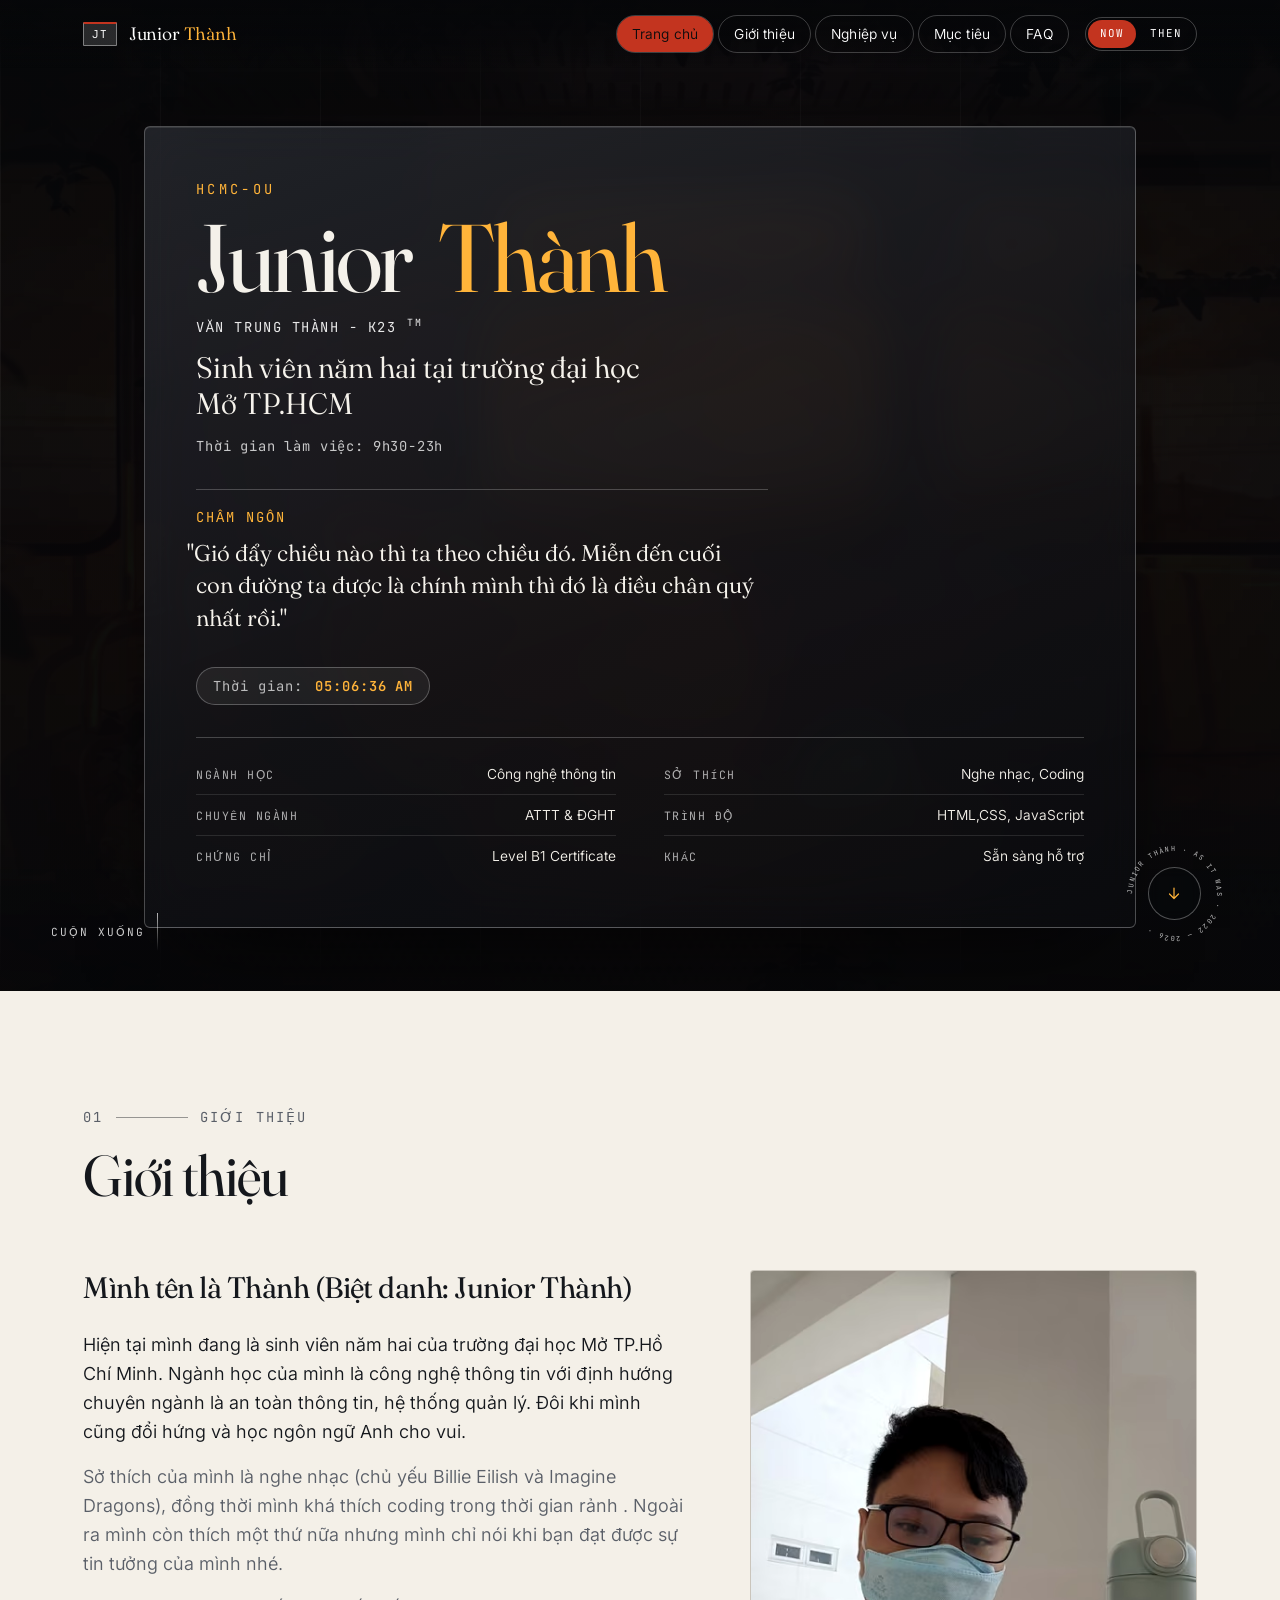
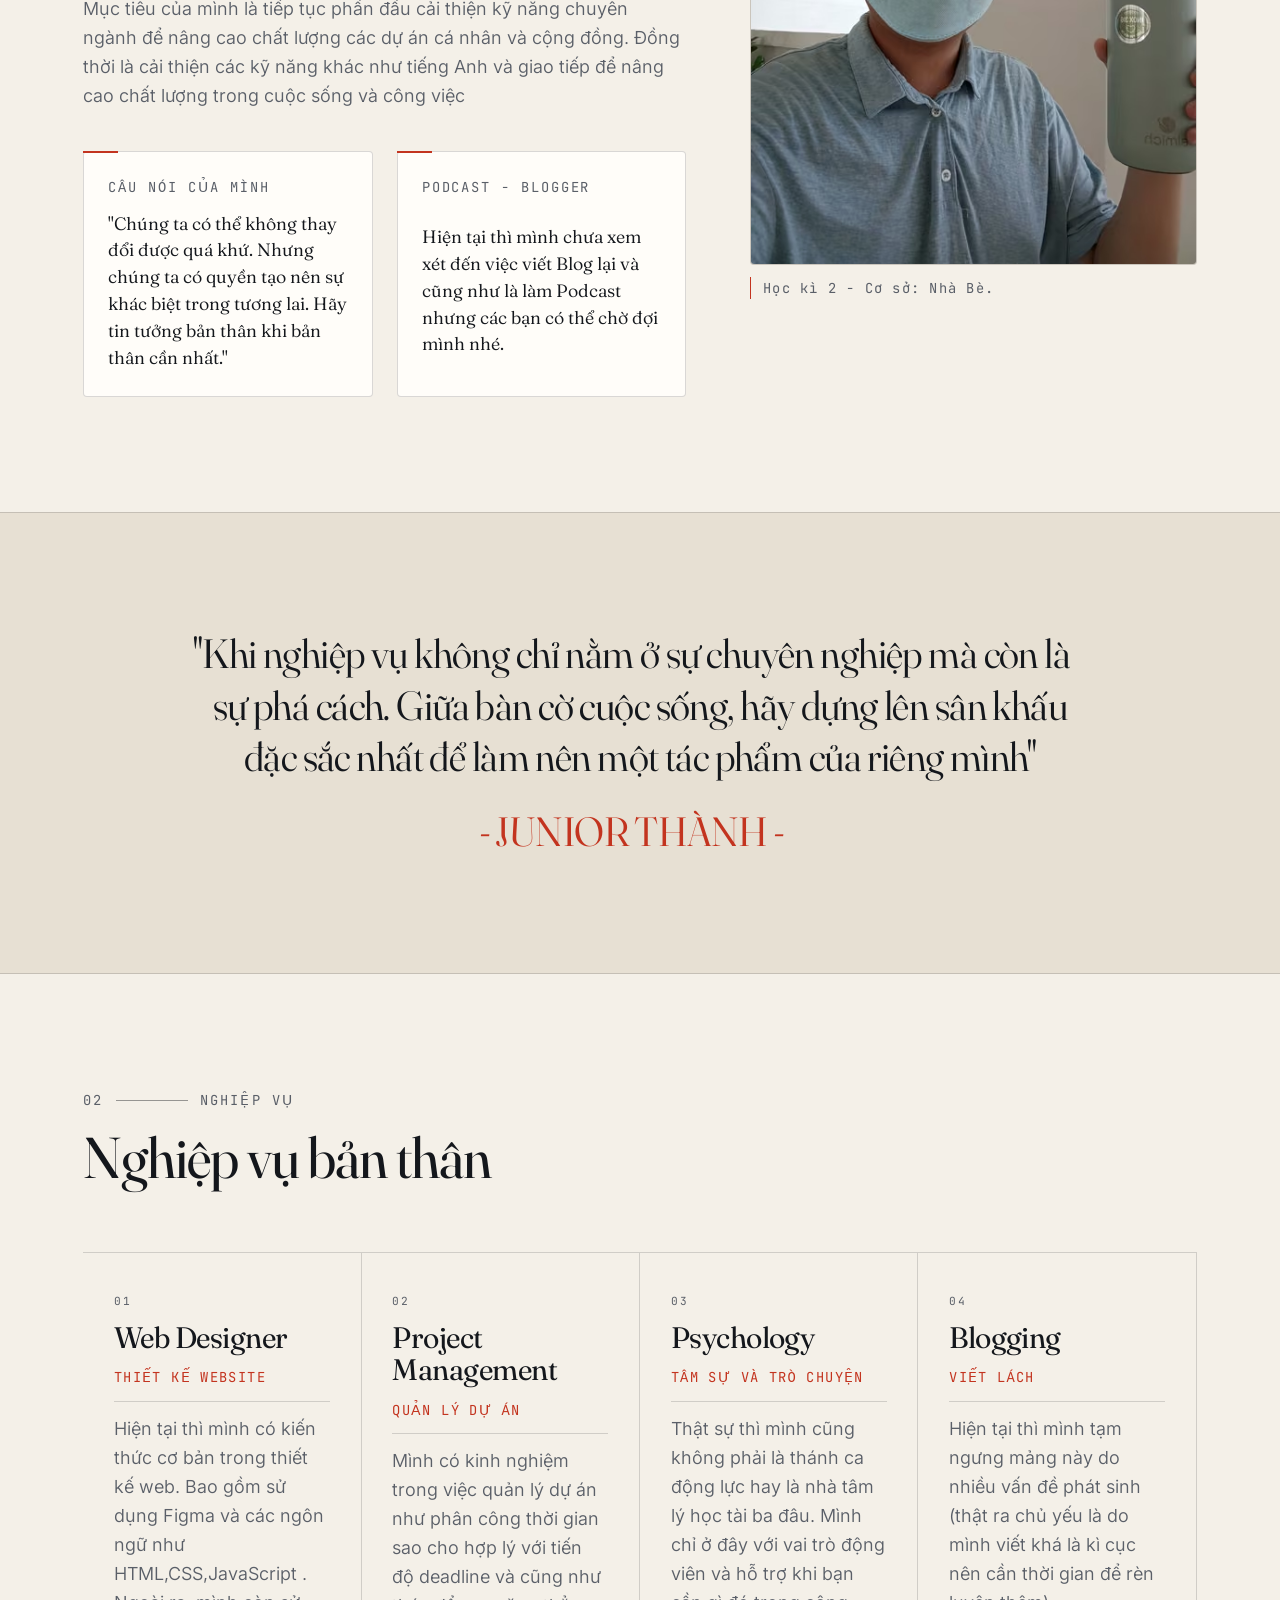
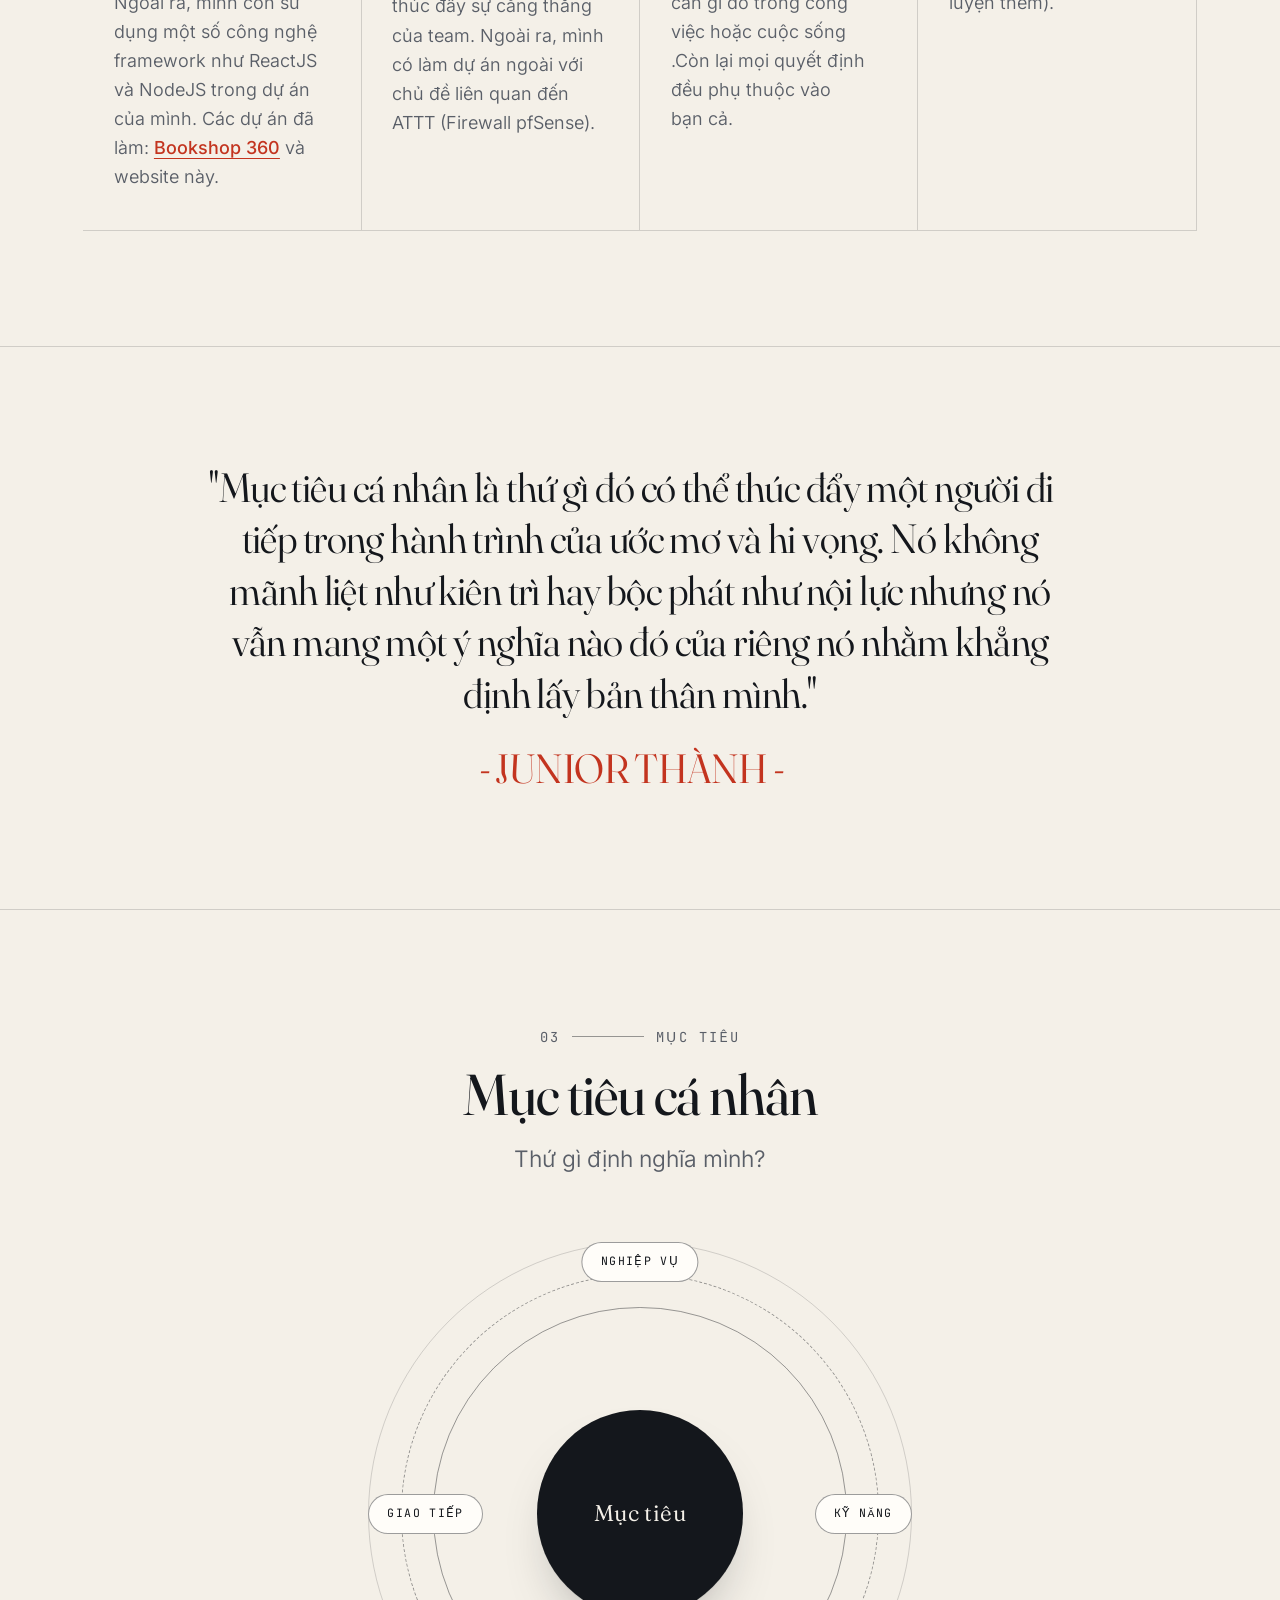
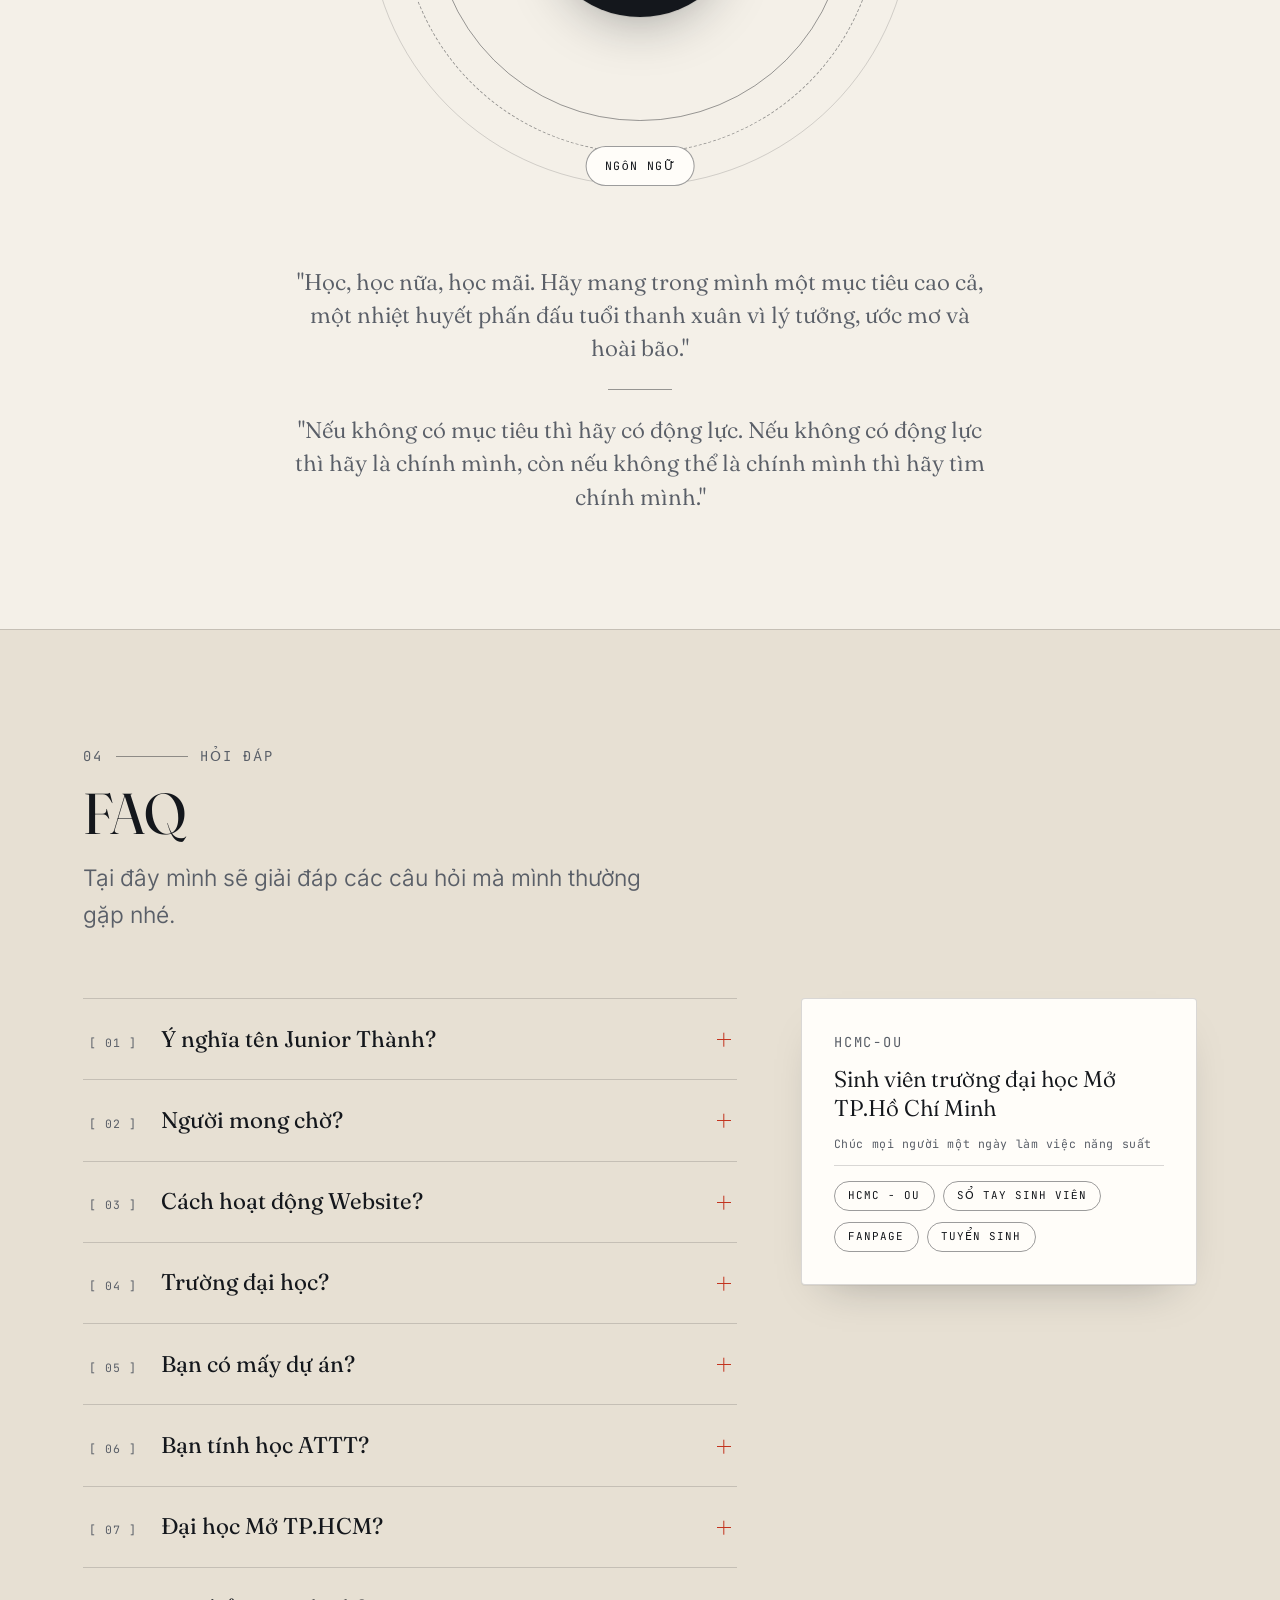
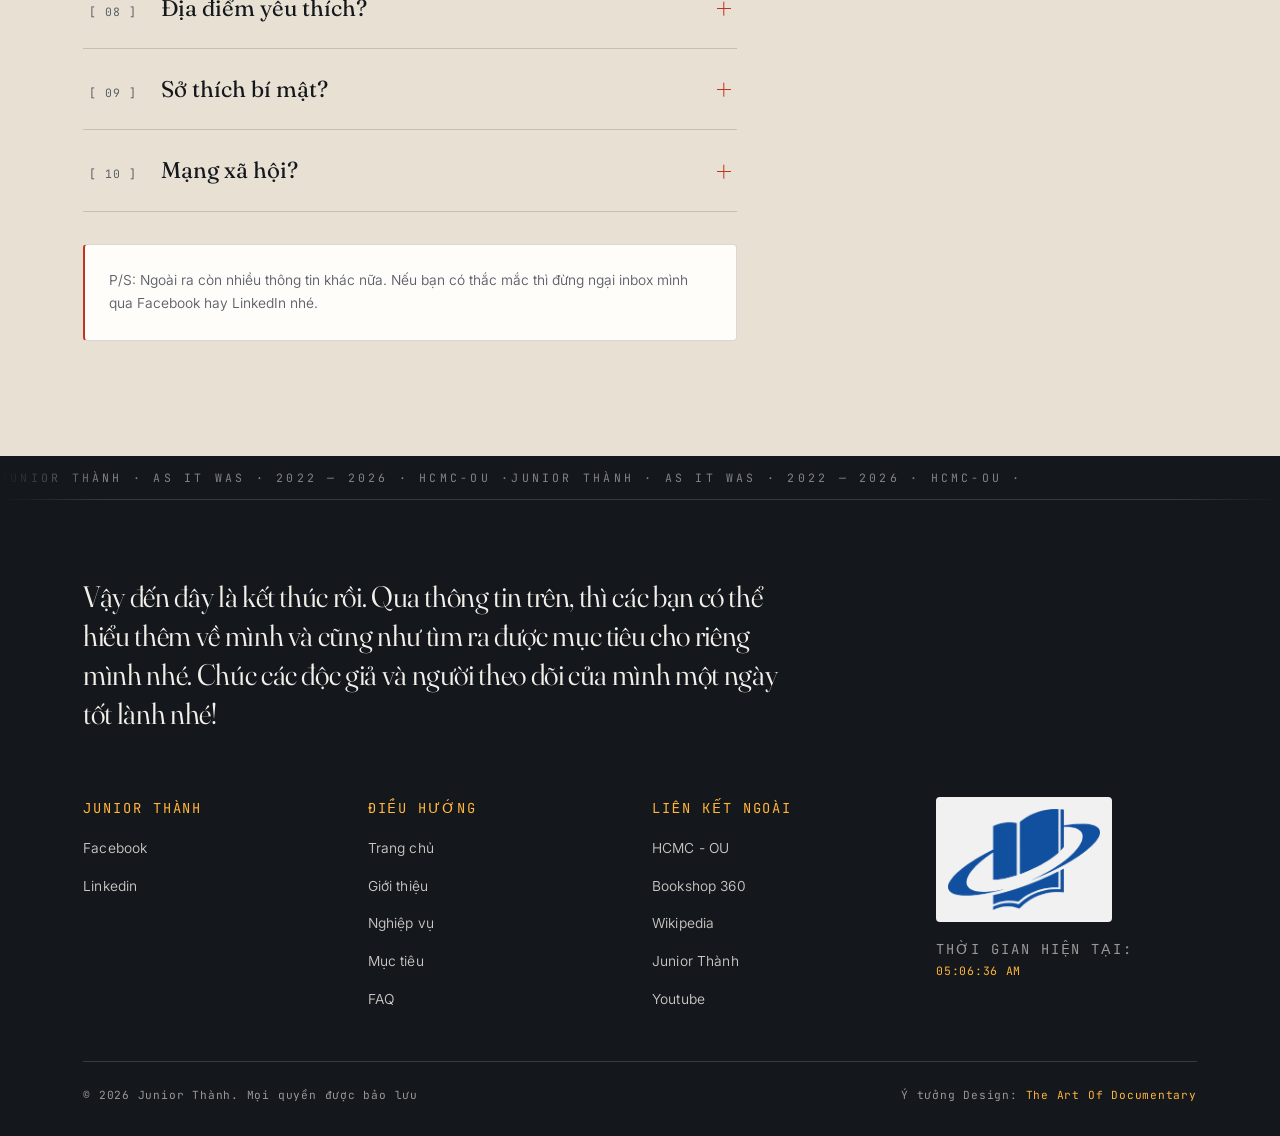
==== index.html @ 03262b71 "Restore the 2022 portfolio as a static site in the style of "As It Was" Rebuilds https://juniorthanh" ====
<!doctype html>
<html lang="vi" dir="ltr" data-theme="now">
<head>
<meta charset="utf-8">
<meta name="viewport" content="width=device-width, initial-scale=1">
<meta http-equiv="Content-Security-Policy" content="default-src 'self'; img-src 'self' data:; media-src 'self'; font-src 'self'; style-src 'self' 'unsafe-inline'; script-src 'self'; connect-src 'self'; frame-src 'none'; form-action 'none'; base-uri 'none'; object-src 'none'; upgrade-insecure-requests">
<meta name="referrer" content="strict-origin-when-cross-origin">
<meta name="color-scheme" content="light dark">
<title>Junior Thành</title>
<meta name="description" content="Xin chào! Mình là Junior Thành, hiện đang là sinh viên năm 2 tại Đại học Mở TP.Hồ Chí Minh. Mình đang theo học ngành CNTT và mình mong rằng chúng ta có thể cùng nhau học tập và phát triển nhé.">
<meta name="keywords" content="OU, Junior Thành, Nhà Bè, Đại học Mở, Đại học Mở TP.HCM, HCMC-OU, năm 2">
<meta name="author" content="Junior Thành">
<meta name="copyright" content="© 2024 Junior Thành, Mọi bản quyền được bảo lưu!">
<meta name="theme-color" content="#F4F0E8" media="(prefers-color-scheme: light)">
<meta name="theme-color" content="#0B0C0E" media="(prefers-color-scheme: dark)">
<link rel="canonical" href="https://thanh09junior.github.io/Old-Website-Restoration/">

<meta property="og:site_name" content="Junior Thành">
<meta property="og:type" content="website">
<meta property="og:locale" content="vi_VN">
<meta property="og:title" content="Junior Thành">
<meta property="og:description" content="Trang nhà của Junior Thành. Sinh viên năm hai đại học Mở TP.Hồ Chí Minh">
<meta property="og:url" content="https://thanh09junior.github.io/Old-Website-Restoration/">
<meta property="og:image" content="https://thanh09junior.github.io/Old-Website-Restoration/assets/img/og.png">
<meta property="og:image:width" content="1200">
<meta property="og:image:height" content="630">
<meta property="og:image:alt" content="Junior Thành — Văn Trung Thành, K23, HCMC-OU">
<meta name="twitter:card" content="summary_large_image">
<meta name="twitter:title" content="Junior Thành">
<meta name="twitter:description" content="Trang nhà của Junior Thành. Sinh viên năm hai đại học Mở TP.Hồ Chí Minh">
<meta name="twitter:image" content="https://thanh09junior.github.io/Old-Website-Restoration/assets/img/og.png">

<link rel="icon" href="./assets/favicon.svg" type="image/svg+xml">
<link rel="icon" href="./assets/img/favicon-32.png" sizes="32x32" type="image/png">
<link rel="apple-touch-icon" href="./assets/img/apple-touch-icon.png">
<link rel="manifest" href="./site.webmanifest">

<link rel="preload" href="./assets/fonts/fraunces.woff2" as="font" type="font/woff2" crossorigin>
<link rel="preload" href="./assets/fonts/inter.woff2" as="font" type="font/woff2" crossorigin>
<link rel="preload" href="./assets/img/hero-poster.webp" as="image" fetchpriority="high">
<link rel="stylesheet" href="./assets/css/fonts.css">
<link rel="stylesheet" href="./assets/css/style.css">
<script src="./assets/js/main.js" defer></script>
</head>
<body>
<a class="skip-link" href="#main">Bỏ qua điều hướng, đến nội dung chính</a>
<div class="scroll-progress" aria-hidden="true"><span id="scroll-progress-bar"></span></div>

<header class="site-header" id="site-header">
  <div class="site-header__inner">
    <a class="wordmark" href="#trang-chu">
      <span class="wordmark__mark" aria-hidden="true">JT</span>
      <span class="wordmark__text">Junior&nbsp;<em>Thành</em></span>
    </a>

    <nav class="nav" aria-label="Điều hướng chính">
      <ul class="nav__list">
        <li><a class="nav__link" href="#trang-chu">Trang chủ</a></li>
        <li><a class="nav__link" href="#gioi-thieu">Giới thiệu</a></li>
        <li><a class="nav__link" href="#nghiep-vu">Nghiệp vụ</a></li>
        <li><a class="nav__link" href="#muc-tieu">Mục tiêu</a></li>
        <li><a class="nav__link" href="#faq">FAQ</a></li>
      </ul>
    </nav>

    <div class="header-tools">
      <div class="theme-switch" role="group" aria-label="Giao diện">
        <button type="button" class="theme-switch__btn" data-set-theme="now" aria-pressed="true" aria-label="Now — giao diện hiện tại">Now</button>
        <button type="button" class="theme-switch__btn" data-set-theme="then" aria-pressed="false" aria-label="Then — giao diện năm 2022">Then</button>
      </div>
      <button type="button" class="menu-toggle" id="menu-toggle" aria-expanded="false" aria-controls="mobile-menu" aria-label="Mở menu">
        <span class="menu-toggle__bars" aria-hidden="true"><i></i><i></i></span>
      </button>
    </div>
  </div>

  <div class="mobile-menu" id="mobile-menu" hidden>
    <nav aria-label="Điều hướng trên thiết bị di động">
      <ul class="mobile-menu__list">
        <li><a href="#trang-chu"><span class="mono-index">01</span>Trang chủ</a></li>
        <li><a href="#gioi-thieu"><span class="mono-index">02</span>Giới thiệu</a></li>
        <li><a href="#nghiep-vu"><span class="mono-index">03</span>Nghiệp vụ</a></li>
        <li><a href="#muc-tieu"><span class="mono-index">04</span>Mục tiêu</a></li>
        <li><a href="#faq"><span class="mono-index">05</span>FAQ</a></li>
      </ul>
      <p class="mobile-menu__meta">HCMC-OU · Sinh viên năm hai<br>Thời gian làm việc: 9h30-23h</p>
    </nav>
  </div>
</header>

<main id="main">

  <!-- ───────────────────────────────────────────── hero ── -->
  <section class="hero" id="trang-chu" aria-labelledby="hero-title">
    <div class="hero__media" aria-hidden="true">
      <img class="hero__poster" src="./assets/img/hero-poster.webp" width="1280" height="720"
           alt="" fetchpriority="high" decoding="async">
      <video class="hero__video" id="hero-video" muted playsinline loop preload="none"
             data-src="./assets/media/hero.mp4" data-src-webm="./assets/media/hero.webm"
             aria-hidden="true" tabindex="-1"></video>
      <div class="hero__scrim"></div>
      <div class="hero__grid-ticks"></div>
    </div>

    <div class="hero__plate glass">
      <div class="hero__plate-head">
        <p class="eyebrow">HCMC-OU</p>
        <h1 class="hero__title" id="hero-title"><span>Junior</span> <span class="hero__title-accent">Thành</span></h1>
        <p class="hero__byline">Văn Trung Thành - K23 <sup>TM</sup></p>
        <p class="hero__standfirst">Sinh viên năm hai tại trường đại học Mở TP.HCM</p>
        <p class="hero__hours">Thời gian làm việc: 9h30-23h</p>
      </div>

      <figure class="hero__motto">
        <figcaption class="label">Châm ngôn</figcaption>
        <blockquote>
          <p>"Gió đẩy chiều nào thì ta theo chiều đó. Miễn đến cuối con đường ta được là chính mình thì đó là điều chân quý nhất rồi."</p>
        </blockquote>
      </figure>

      <p class="clock-chip">
        <span class="clock-chip__label">Thời gian:</span>
        <time class="clock-chip__value" id="hero-clock" datetime="">--:--:--</time>
      </p>

      <div class="hero__facts">
        <dl class="facts">
          <div class="facts__row"><dt>Ngành học</dt><dd>Công nghệ thông tin</dd></div>
          <div class="facts__row"><dt>Chuyên ngành</dt><dd>ATTT &amp; ĐGHT</dd></div>
          <div class="facts__row"><dt>Chứng chỉ</dt><dd>Level B1 Certificate</dd></div>
        </dl>
        <dl class="facts">
          <div class="facts__row"><dt>Sở thích</dt><dd>Nghe nhạc, Coding</dd></div>
          <div class="facts__row"><dt>Trình độ</dt><dd>HTML,CSS, JavaScript</dd></div>
          <div class="facts__row"><dt>Khác</dt><dd>Sẵn sàng hỗ trợ</dd></div>
        </dl>
      </div>
    </div>

    <div class="hero__badge" aria-hidden="true">
      <svg viewBox="0 0 120 120" class="hero__badge-ring">
        <defs>
          <path id="badge-path" d="M60,60 m-44,0 a44,44 0 1,1 88,0 a44,44 0 1,1 -88,0"></path>
        </defs>
        <text class="hero__badge-text">
          <textPath href="#badge-path" startOffset="0">JUNIOR THÀNH · AS IT WAS · 2022 — 2026 · </textPath>
        </text>
      </svg>
      <span class="hero__badge-core"><svg viewBox="0 0 24 24" width="18" height="18" aria-hidden="true"><path d="M12 4v14m0 0l-6-6m6 6l6-6" fill="none" stroke="currentColor" stroke-width="1.6" stroke-linecap="round" stroke-linejoin="round"/></svg></span>
    </div>

    <a class="hero__scroll" href="#gioi-thieu">
      <span>Cuộn xuống</span>
      <span class="hero__scroll-line" aria-hidden="true"></span>
    </a>
  </section>

  <!-- ──────────────────────────────────────────── about ── -->
  <section class="about section" id="gioi-thieu" aria-labelledby="about-title">
    <span class="anchor-alias" id="about" aria-hidden="true"></span>
    <div class="shell">
      <header class="section-head">
        <p class="section-head__index"><span>01</span><span class="rule" aria-hidden="true"></span><span>Giới thiệu</span></p>
        <h2 class="section-head__title" id="about-title">Giới thiệu</h2>
      </header>

      <div class="about__grid">
        <div class="about__prose">
          <h3 class="about__lede">Mình tên là Thành (Biệt danh: Junior Thành)</h3>
          <p>Hiện tại mình đang là sinh viên năm hai của trường đại học Mở TP.Hồ Chí Minh. Ngành học của mình là công nghệ thông tin với định hướng chuyên ngành là an toàn thông tin, hệ thống quản lý. Đôi khi mình cũng đổi hứng và học ngôn ngữ Anh cho vui.</p>
          <p>Sở thích của mình là nghe nhạc (chủ yếu Billie Eilish và Imagine Dragons), đồng thời mình khá thích coding trong thời gian rảnh . Ngoài ra mình còn thích một thứ nữa nhưng mình chỉ nói khi bạn đạt được sự tin tưởng của mình nhé.</p>
          <p>Mục tiêu của mình là tiếp tục phấn đấu cải thiện kỹ năng chuyên ngành để nâng cao chất lượng các dự án cá nhân và cộng đồng. Đồng thời là cải thiện các kỹ năng khác như tiếng Anh và giao tiếp để nâng cao chất lượng trong cuộc sống và công việc</p>

          <div class="rule-h" aria-hidden="true"></div>

          <div class="quote-cards">
            <figure class="quote-card">
              <figcaption class="label">Câu nói của mình</figcaption>
              <blockquote><p>"Chúng ta có thể không thay đổi được quá khứ. Nhưng chúng ta có quyền tạo nên sự khác biệt trong tương lai. Hãy tin tưởng bản thân khi bản thân cần nhất."</p></blockquote>
            </figure>
            <figure class="quote-card">
              <figcaption class="label">Podcast - Blogger</figcaption>
              <blockquote><p>Hiện tại thì mình chưa xem xét đến việc viết Blog lại và cũng như là làm Podcast nhưng các bạn có thể chờ đợi mình nhé.</p></blockquote>
            </figure>
          </div>
        </div>

        <figure class="portrait">
          <picture>
            <source type="image/avif"
                    srcset="./assets/img/portrait-480.avif 480w, ./assets/img/portrait-780.avif 780w, ./assets/img/portrait-1120.avif 1120w"
                    sizes="(max-width: 900px) 88vw, 34vw">
            <source type="image/webp"
                    srcset="./assets/img/portrait-480.webp 480w, ./assets/img/portrait-780.webp 780w, ./assets/img/portrait-1120.webp 1120w"
                    sizes="(max-width: 900px) 88vw, 34vw">
            <img src="./assets/img/portrait-780.webp" width="780" height="1040"
                 alt="About Me" title="Chiến dịch nói không với đồ nhựa."
                 loading="lazy" decoding="async">
          </picture>
          <figcaption>Học kì 2 - Cơ sở: Nhà Bè.</figcaption>
        </figure>
      </div>
    </div>
  </section>

  <!-- ────────────────────────────────────── interlude 1 ── -->
  <div class="interlude">
    <div class="shell">
      <blockquote class="interlude__quote">
        <p>"Khi nghiệp vụ không chỉ nằm ở sự chuyên nghiệp mà còn là sự phá cách. Giữa bàn cờ cuộc sống, hãy dựng lên sân khấu đặc sắc nhất để làm nên một tác phẩm của riêng mình"</p>
        <p class="interlude__cite">- Junior Thành -</p>
      </blockquote>
    </div>
  </div>

  <!-- ──────────────────────────────────────────── roles ── -->
  <section class="roles section" id="nghiep-vu" aria-labelledby="roles-title">
    <span class="anchor-alias" id="role" aria-hidden="true"></span>
    <div class="shell">
      <header class="section-head">
        <p class="section-head__index"><span>02</span><span class="rule" aria-hidden="true"></span><span>Nghiệp vụ</span></p>
        <h2 class="section-head__title" id="roles-title">Nghiệp vụ bản thân</h2>
      </header>

      <ol class="roles__grid">
        <li class="role-card">
          <span class="role-card__index" aria-hidden="true">01</span>
          <h3 class="role-card__title">Web Designer</h3>
          <p class="role-card__sub">Thiết kế website</p>
          <div class="rule-h" aria-hidden="true"></div>
          <p>Hiện tại thì mình có kiến thức cơ bản trong thiết kế web. Bao gồm sử dụng Figma và các ngôn ngữ như HTML,CSS,JavaScript . Ngoài ra, mình còn sử dụng một số công nghệ framework như ReactJS và NodeJS trong dự án của mình. Các dự án đã làm: <a href="https://thanh09junior.github.io/BookShop360_ThanhAndPhong/" target="_blank" rel="noopener noreferrer">Bookshop 360</a> và website này.</p>
        </li>
        <li class="role-card">
          <span class="role-card__index" aria-hidden="true">02</span>
          <h3 class="role-card__title">Project Management</h3>
          <p class="role-card__sub">Quản lý dự án</p>
          <div class="rule-h" aria-hidden="true"></div>
          <p>Mình có kinh nghiệm trong việc quản lý dự án như phân công thời gian sao cho hợp lý với tiến độ deadline và cũng như thúc đẩy sự căng thẳng của team. Ngoài ra, mình có làm dự án ngoài với chủ đề liên quan đến ATTT (Firewall pfSense).</p>
        </li>
        <li class="role-card">
          <span class="role-card__index" aria-hidden="true">03</span>
          <h3 class="role-card__title">Psychology</h3>
          <p class="role-card__sub">Tâm sự và trò chuyện</p>
          <div class="rule-h" aria-hidden="true"></div>
          <p>Thật sự thì mình cũng không phải là thánh ca động lực hay là nhà tâm lý học tài ba đâu. Mình chỉ ở đây với vai trò động viên và hỗ trợ khi bạn cần gì đó trong công việc hoặc cuộc sống .Còn lại mọi quyết định đều phụ thuộc vào bạn cả.</p>
        </li>
        <li class="role-card">
          <span class="role-card__index" aria-hidden="true">04</span>
          <h3 class="role-card__title">Blogging</h3>
          <p class="role-card__sub">Viết lách</p>
          <div class="rule-h" aria-hidden="true"></div>
          <p>Hiện tại thì mình tạm ngưng mảng này do nhiều vấn đề phát sinh (thật ra chủ yếu là do mình viết khá là kì cục nên cần thời gian để rèn luyện thêm).</p>
        </li>
      </ol>
    </div>
  </section>

  <!-- ────────────────────────────────────── interlude 2 ── -->
  <div class="interlude interlude--alt">
    <div class="shell">
      <blockquote class="interlude__quote">
        <p>"Mục tiêu cá nhân là thứ gì đó có thể thúc đẩy một người đi tiếp trong hành trình của ước mơ và hi vọng. Nó không mãnh liệt như kiên trì hay bộc phát như nội lực nhưng nó vẫn mang một ý nghĩa nào đó của riêng nó nhằm khẳng định lấy bản thân mình."</p>
        <p class="interlude__cite">- Junior Thành -</p>
      </blockquote>
    </div>
  </div>

  <!-- ──────────────────────────────────────────── goals ── -->
  <section class="goals section" id="muc-tieu" aria-labelledby="goals-title">
    <span class="anchor-alias" id="goal" aria-hidden="true"></span>
    <div class="shell">
      <header class="section-head section-head--center">
        <p class="section-head__index"><span>03</span><span class="rule" aria-hidden="true"></span><span>Mục tiêu</span></p>
        <h2 class="section-head__title" id="goals-title">Mục tiêu cá nhân</h2>
        <p class="section-head__sub">Thứ gì định nghĩa mình?</p>
      </header>

      <div class="ikigai" aria-label="Bốn trụ cột hội tụ về mục tiêu: nghiệp vụ, kỹ năng, ngôn ngữ, giao tiếp">
        <div class="ikigai__rings" aria-hidden="true">
          <span class="ikigai__ring"></span>
          <span class="ikigai__ring ikigai__ring--2"></span>
          <span class="ikigai__ring ikigai__ring--spin"></span>
        </div>
        <p class="ikigai__node ikigai__node--n">Nghiệp vụ</p>
        <p class="ikigai__node ikigai__node--e">Kỹ năng</p>
        <p class="ikigai__node ikigai__node--s">Ngôn ngữ</p>
        <p class="ikigai__node ikigai__node--w">Giao tiếp</p>
        <p class="ikigai__core">Mục tiêu</p>
      </div>

      <div class="goals__quotes">
        <p>"Học, học nữa, học mãi. Hãy mang trong mình một mục tiêu cao cả, một nhiệt huyết phấn đấu tuổi thanh xuân vì lý tưởng, ước mơ và hoài bão."</p>
        <hr>
        <p>"Nếu không có mục tiêu thì hãy có động lực. Nếu không có động lực thì hãy là chính mình, còn nếu không thể là chính mình thì hãy tìm chính mình."</p>
      </div>
    </div>
  </section>

  <!-- ────────────────────────────────────────────── faq ── -->
  <section class="faq section" id="faq" aria-labelledby="faq-title">
    <span class="anchor-alias" id="FAQ" aria-hidden="true"></span>
    <div class="shell">
      <header class="section-head">
        <p class="section-head__index"><span>04</span><span class="rule" aria-hidden="true"></span><span>Hỏi đáp</span></p>
        <h2 class="section-head__title" id="faq-title">FAQ</h2>
        <p class="section-head__sub">Tại đây mình sẽ giải đáp các câu hỏi mà mình thường gặp nhé.</p>
      </header>

      <div class="faq__grid">
        <div class="faq__list">
          <div class="faq-item">
            <h3 class="faq-item__heading">
              <button type="button" class="faq-item__trigger" id="faq-t1" aria-expanded="false" aria-controls="faq-p1">
                <span class="faq-item__num" aria-hidden="true">[ 01 ]</span>
                <span class="faq-item__q">Ý nghĩa tên Junior Thành?</span>
                <span class="faq-item__icon" aria-hidden="true"></span>
              </button>
            </h3>
            <div class="faq-item__panel" id="faq-p1" role="region" aria-labelledby="faq-t1" hidden>
              <p>[ Vì trình độ của mình chưa có tốt lắm chỉ tạm ở Junior thôi ]</p>
            </div>
          </div>
          <div class="faq-item">
            <h3 class="faq-item__heading">
              <button type="button" class="faq-item__trigger" id="faq-t2" aria-expanded="false" aria-controls="faq-p2">
                <span class="faq-item__num" aria-hidden="true">[ 02 ]</span>
                <span class="faq-item__q">Người mong chờ?</span>
                <span class="faq-item__icon" aria-hidden="true"></span>
              </button>
            </h3>
            <div class="faq-item__panel" id="faq-p2" role="region" aria-labelledby="faq-t2" hidden>
              <p>[ Hiện tại thì mình còn độc thân và chưa có người mong chờ ]</p>
            </div>
          </div>
          <div class="faq-item">
            <h3 class="faq-item__heading">
              <button type="button" class="faq-item__trigger" id="faq-t3" aria-expanded="false" aria-controls="faq-p3">
                <span class="faq-item__num" aria-hidden="true">[ 03 ]</span>
                <span class="faq-item__q">Cách hoạt động Website?</span>
                <span class="faq-item__icon" aria-hidden="true"></span>
              </button>
            </h3>
            <div class="faq-item__panel" id="faq-p3" role="region" aria-labelledby="faq-t3" hidden>
              <p>[ Mình hiện tại đang thử nghiệm làm website này trên Next.js ]</p>
            </div>
          </div>
          <div class="faq-item">
            <h3 class="faq-item__heading">
              <button type="button" class="faq-item__trigger" id="faq-t4" aria-expanded="false" aria-controls="faq-p4">
                <span class="faq-item__num" aria-hidden="true">[ 04 ]</span>
                <span class="faq-item__q">Trường đại học?</span>
                <span class="faq-item__icon" aria-hidden="true"></span>
              </button>
            </h3>
            <div class="faq-item__panel" id="faq-p4" role="region" aria-labelledby="faq-t4" hidden>
              <p>[ Hiện tại thì mình đang học tại trường đại học Mở TP.HCM ]</p>
            </div>
          </div>
          <div class="faq-item">
            <h3 class="faq-item__heading">
              <button type="button" class="faq-item__trigger" id="faq-t5" aria-expanded="false" aria-controls="faq-p5">
                <span class="faq-item__num" aria-hidden="true">[ 05 ]</span>
                <span class="faq-item__q">Bạn có mấy dự án?</span>
                <span class="faq-item__icon" aria-hidden="true"></span>
              </button>
            </h3>
            <div class="faq-item__panel" id="faq-p5" role="region" aria-labelledby="faq-t5" hidden>
              <p>[ Hiện tại mình có hai dự án chính là Bookshop 360 và đây ]</p>
            </div>
          </div>
          <div class="faq-item">
            <h3 class="faq-item__heading">
              <button type="button" class="faq-item__trigger" id="faq-t6" aria-expanded="false" aria-controls="faq-p6">
                <span class="faq-item__num" aria-hidden="true">[ 06 ]</span>
                <span class="faq-item__q">Bạn tính học ATTT?</span>
                <span class="faq-item__icon" aria-hidden="true"></span>
              </button>
            </h3>
            <div class="faq-item__panel" id="faq-p6" role="region" aria-labelledby="faq-t6" hidden>
              <p>[ Mình đang xem xét học thêm chuyên ngành là ATTT ]</p>
            </div>
          </div>
          <div class="faq-item">
            <h3 class="faq-item__heading">
              <button type="button" class="faq-item__trigger" id="faq-t7" aria-expanded="false" aria-controls="faq-p7">
                <span class="faq-item__num" aria-hidden="true">[ 07 ]</span>
                <span class="faq-item__q">Đại học Mở TP.HCM?</span>
                <span class="faq-item__icon" aria-hidden="true"></span>
              </button>
            </h3>
            <div class="faq-item__panel" id="faq-p7" role="region" aria-labelledby="faq-t7" hidden>
              <p>[ Để biết thêm về trường thì cái này bạn phải tự tìm hiểu nhé ]</p>
            </div>
          </div>
          <div class="faq-item">
            <h3 class="faq-item__heading">
              <button type="button" class="faq-item__trigger" id="faq-t8" aria-expanded="false" aria-controls="faq-p8">
                <span class="faq-item__num" aria-hidden="true">[ 08 ]</span>
                <span class="faq-item__q">Địa điểm yêu thích?</span>
                <span class="faq-item__icon" aria-hidden="true"></span>
              </button>
            </h3>
            <div class="faq-item__panel" id="faq-p8" role="region" aria-labelledby="faq-t8" hidden>
              <p>[ Chủ yếu là các quán cafe như Guta hoặc Highland nhé ]</p>
            </div>
          </div>
          <div class="faq-item">
            <h3 class="faq-item__heading">
              <button type="button" class="faq-item__trigger" id="faq-t9" aria-expanded="false" aria-controls="faq-p9">
                <span class="faq-item__num" aria-hidden="true">[ 09 ]</span>
                <span class="faq-item__q">Sở thích bí mật?</span>
                <span class="faq-item__icon" aria-hidden="true"></span>
              </button>
            </h3>
            <div class="faq-item__panel" id="faq-p9" role="region" aria-labelledby="faq-t9" hidden>
              <p>[ Này mình có á nhưng bạn lấy được lòng tin mình đã hehe ]</p>
            </div>
          </div>
          <div class="faq-item">
            <h3 class="faq-item__heading">
              <button type="button" class="faq-item__trigger" id="faq-t10" aria-expanded="false" aria-controls="faq-p10">
                <span class="faq-item__num" aria-hidden="true">[ 10 ]</span>
                <span class="faq-item__q">Mạng xã hội?</span>
                <span class="faq-item__icon" aria-hidden="true"></span>
              </button>
            </h3>
            <div class="faq-item__panel" id="faq-p10" role="region" aria-labelledby="faq-t10" hidden>
              <p>[ Hiện tại, mình hoạt động trên nền tảng Facebook và LinkedIn ]</p>
            </div>
          </div>

          <p class="faq__outro">P/S: Ngoài ra còn nhiều thông tin khác nữa. Nếu bạn có thắc mắc thì đừng ngại inbox mình qua Facebook hay LinkedIn nhé.</p>
        </div>

        <aside class="faq__aside">
          <div class="aside-card">
            <p class="label">HCMC-OU</p>
            <p class="aside-card__title">Sinh viên trường đại học Mở TP.Hồ Chí Minh</p>
            <p class="aside-card__note">Chúc mọi người một ngày làm việc năng suất</p>
            <div class="rule-h" aria-hidden="true"></div>
            <ul class="chips">
              <li><a class="chip" href="https://ou.edu.vn/" target="_blank" rel="noopener noreferrer">HCMC - OU</a></li>
              <li><a class="chip" href="https://www.oucommunity.dev/" target="_blank" rel="noopener noreferrer">Sổ tay sinh viên</a></li>
              <li><a class="chip" href="https://www.facebook.com/profile.php?id=61551715783777" target="_blank" rel="noopener noreferrer">Fanpage</a></li>
              <li><a class="chip" href="https://tuyensinh.ou.edu.vn/" target="_blank" rel="noopener noreferrer">Tuyển sinh</a></li>
            </ul>
          </div>
        </aside>
      </div>
    </div>
  </section>

</main>

<footer class="site-footer">
  <div class="marquee" aria-hidden="true">
    <div class="marquee__track">
      <span>Junior Thành · As It Was · 2022 — 2026 · HCMC-OU · </span>
      <span>Junior Thành · As It Was · 2022 — 2026 · HCMC-OU · </span>
    </div>
  </div>

  <div class="shell">
    <p class="site-footer__closing">Vậy đến đây là kết thúc rồi. Qua thông tin trên, thì các bạn có thể hiểu thêm về mình và cũng như tìm ra được mục tiêu cho riêng mình nhé. Chúc các độc giả và người theo dõi của mình một ngày tốt lành nhé!</p>

    <div class="site-footer__grid">
      <div class="site-footer__col">
        <p class="label">Junior Thành</p>
        <ul class="footer-links">
          <li><a href="https://www.facebook.com/profile.php?id=100066781932277" target="_blank" rel="noopener noreferrer">Facebook</a></li>
          <li><a href="https://www.linkedin.com/in/juniorthanh09/" target="_blank" rel="noopener noreferrer">Linkedin</a></li>
        </ul>
      </div>

      <nav class="site-footer__col" aria-label="Điều hướng chân trang">
        <p class="label">Điều hướng</p>
        <ul class="footer-links">
          <li><a href="#trang-chu">Trang chủ</a></li>
          <li><a href="#gioi-thieu">Giới thiệu</a></li>
          <li><a href="#nghiep-vu">Nghiệp vụ</a></li>
          <li><a href="#muc-tieu">Mục tiêu</a></li>
          <li><a href="#faq">FAQ</a></li>
        </ul>
      </nav>

      <div class="site-footer__col">
        <p class="label">Liên kết ngoài</p>
        <ul class="footer-links">
          <li><a href="https://ou.edu.vn/" target="_blank" rel="noopener noreferrer">HCMC - OU</a></li>
          <li><a href="https://thanh09junior.github.io/BookShop360_ThanhAndPhong/" target="_blank" rel="noopener noreferrer">Bookshop 360</a></li>
          <li><a href="https://wikipedia.vn/" target="_blank" rel="noopener noreferrer">Wikipedia</a></li>
          <li><a href="https://juniorthanh09.com/" target="_blank" rel="noopener noreferrer">Junior Thành</a></li>
          <li><a href="https://www.youtube.com/@Juniorthanh09_OU" target="_blank" rel="noopener noreferrer">Youtube</a></li>
        </ul>
      </div>

      <div class="site-footer__col site-footer__col--brand">
        <img class="site-footer__logo" src="./assets/img/ou-logo.webp" width="320" height="211"
             alt="Logo trường đại học Mở TP.Hồ Chí Minh" loading="lazy" decoding="async">
        <p class="footer-clock">
          <span class="label">Thời gian hiện tại:</span>
          <time id="footer-clock" datetime="">--:--:--</time>
        </p>
      </div>
    </div>

    <div class="site-footer__bottom">
      <p>© <span id="year">2026</span> Junior Thành. Mọi quyền được bảo lưu</p>
      <p class="site-footer__credit">Ý tưởng Design: <a href="https://theartofdocumentary.com/" target="_blank" rel="noopener noreferrer">The Art Of Documentary</a></p>
    </div>
  </div>
</footer>

<noscript>
  <style>
    .faq-item__panel[hidden]{display:block}
    .faq-item__icon{display:none}
    .theme-switch,.menu-toggle,.nav{display:none}
    .reveal{opacity:1;transform:none}
    .hero__badge,.marquee{display:none}
  </style>
</noscript>
</body>
</html>
---- assets/css/fonts.css ----
/* Self-hosted webfonts, subsetted to the glyphs this site actually uses.
   Generated by tools/build-fonts.py — do not edit by hand.
   Fraunces, Inter, JetBrains Mono — SIL Open Font License 1.1. */

@font-face {
  font-family: 'Fraunces';
  font-style: normal;
  font-weight: 300 700;
  font-display: swap;
  src: url('../fonts/fraunces.woff2') format('woff2');
}

@font-face {
  font-family: 'Inter';
  font-style: normal;
  font-weight: 300 700;
  font-display: swap;
  src: url('../fonts/inter.woff2') format('woff2');
}

@font-face {
  font-family: 'JetBrains Mono';
  font-style: normal;
  font-weight: 400 600;
  font-display: swap;
  src: url('../fonts/jetbrains-mono.woff2') format('woff2');
}
---- assets/css/style.css ----
/* ============================================================
   Junior Thành — "As It Was"
   Two rooms, one house.  Now (bone) ⟷ Then (2022 amber glass)
   ============================================================ */

@layer reset, tokens, base, layout, components, utilities;

/* ─────────────────────────────────────────────── tokens ── */
@layer tokens {
  :root {
    /* type */
    --font-display: "Fraunces", "Iowan Old Style", "Palatino Linotype", Georgia, serif;
    --font-body: "Inter", -apple-system, BlinkMacSystemFont, "Segoe UI", Roboto, sans-serif;
    --font-mono: "JetBrains Mono", ui-monospace, "SF Mono", Menlo, monospace;

    --step--1: clamp(0.78rem, 0.74rem + 0.18vw, 0.86rem);
    --step-0: clamp(1rem, 0.95rem + 0.24vw, 1.12rem);
    --step-1: clamp(1.13rem, 1.02rem + 0.55vw, 1.42rem);
    --step-2: clamp(1.32rem, 1.12rem + 1vw, 1.85rem);
    --step-3: clamp(1.62rem, 1.24rem + 1.85vw, 2.55rem);
    --step-4: clamp(2rem, 1.35rem + 3.2vw, 3.6rem);
    --step-5: clamp(2.6rem, 1.35rem + 6vw, 6rem);

    /* space */
    --sp-1: 0.25rem; --sp-2: 0.5rem;  --sp-3: 0.75rem; --sp-4: 1rem;
    --sp-5: 1.5rem;  --sp-6: 2rem;    --sp-7: 3rem;    --sp-8: 4rem;
    --sp-9: 6rem;    --sp-10: 8rem;   --sp-11: 12rem;

    /* shape */
    --r-sm: 2px; --r-md: 4px; --r-lg: 6px; --r-pill: 999px;
    --shell: 76rem;
    --gutter: clamp(1.15rem, 4vw, 4rem);
    --measure: 68ch;

    /* motion */
    --ease: cubic-bezier(0.22, 0.61, 0.36, 1);
    --dur: 260ms;
  }

  /* ── Now: warm bone, ink, signal red ── */
  :root,
  [data-theme="now"] {
    --canvas: #F4F0E8;
    --canvas-deep: #E7E0D3;
    --canvas-ink: #14171C;
    --ink: #14171C;
    --ink-soft: #5A5F68;
    --rule: rgba(20, 23, 28, 0.16);
    --rule-strong: rgba(20, 23, 28, 0.42);
    --accent: #C3341F;
    --accent-ink: #FFFFFF;
    --accent-soft: rgba(195, 52, 31, 0.10);
    --surface: #FFFDF9;
    --surface-2: #EDE7DB;
    --glass: rgba(255, 253, 249, 0.72);
    --glass-border: rgba(255, 253, 249, 0.55);
    --on-media: #FFFFFF;
    --on-media-soft: rgba(255, 255, 255, 0.80);
    --scrim-a: rgba(10, 12, 15, 0.72);
    --scrim-b: rgba(10, 12, 15, 0.34);
    --shadow: 0 1px 0 rgba(20, 23, 28, 0.05), 0 20px 44px -26px rgba(20, 23, 28, 0.35);
    --shadow-lift: 0 1px 0 rgba(20, 23, 28, 0.06), 0 28px 56px -28px rgba(20, 23, 28, 0.42);
    --theme-color: #F4F0E8;
  }

  /* ── Then: the 2022 room ── */
  [data-theme="then"] {
    --canvas: #0B0C0E;
    --canvas-deep: #141619;
    --canvas-ink: #0B0C0E;
    --ink: #F2EFE9;
    --ink-soft: #A8AEB8;
    --rule: rgba(242, 239, 233, 0.18);
    --rule-strong: rgba(242, 239, 233, 0.46);
    --accent: #FFA200;
    --accent-ink: #0B0C0E;
    --accent-soft: rgba(255, 162, 0, 0.14);
    --surface: rgba(255, 255, 255, 0.05);
    --surface-2: #1A1D21;
    --glass: rgba(11, 12, 14, 0.62);
    --glass-border: rgba(242, 239, 233, 0.16);
    --on-media: #F2EFE9;
    --on-media-soft: rgba(242, 239, 233, 0.78);
    --scrim-a: rgba(4, 5, 6, 0.78);
    --scrim-b: rgba(4, 5, 6, 0.42);
    --shadow: 0 1px 0 rgba(255, 255, 255, 0.04), 0 22px 60px -30px #000;
    --shadow-lift: 0 1px 0 rgba(255, 255, 255, 0.06), 0 30px 70px -30px #000;
    --theme-color: #0B0C0E;
  }
}

/* ──────────────────────────────────────────────── reset ── */
@layer reset {
  *, *::before, *::after { box-sizing: border-box; }
  * { margin: 0; }
  html { -webkit-text-size-adjust: 100%; scroll-behavior: smooth; }
  body { min-height: 100svh; -webkit-font-smoothing: antialiased; text-rendering: optimizeLegibility; }
  img, picture, video, svg { display: block; max-width: 100%; }
  img, video { height: auto; }
  input, button, textarea, select { font: inherit; color: inherit; }
  button { background: none; border: 0; cursor: pointer; }
  ul, ol { list-style: none; padding: 0; }
  :where(a) { color: inherit; }
  h1, h2, h3, h4 { font-weight: 400; line-height: 1.06; letter-spacing: -0.018em; }
}

/* ───────────────────────────────────────────────── base ── */
@layer base {
  body {
    background: var(--canvas);
    color: var(--ink);
    font-family: var(--font-body);
    font-size: var(--step-0);
    line-height: 1.62;
    font-weight: 350;
    transition: background-color var(--dur) var(--ease), color var(--dur) var(--ease);
    overflow-x: hidden;
  }

  p { text-wrap: pretty; }
  h1, h2, h3 { text-wrap: balance; }

  a {
    color: var(--accent);
    text-decoration-thickness: 1px;
    text-underline-offset: 0.22em;
    transition: color var(--dur) var(--ease), opacity var(--dur) var(--ease);
  }
  a:hover { opacity: 0.78; }

  :focus-visible {
    outline: 2px solid var(--accent);
    outline-offset: 2px;
    border-radius: var(--r-sm);
  }

  ::selection { background: var(--accent); color: var(--accent-ink); }

  .label {
    font-family: var(--font-mono);
    font-size: var(--step--1);
    letter-spacing: 0.14em;
    text-transform: uppercase;
    color: var(--ink-soft);
    font-weight: 400;
  }

  .skip-link {
    position: fixed;
    top: 0.5rem;
    left: 0.5rem;
    z-index: 200;
    padding: 0.7rem 1.1rem;
    background: var(--ink);
    color: var(--canvas);
    font-family: var(--font-mono);
    font-size: var(--step--1);
    letter-spacing: 0.08em;
    text-transform: uppercase;
    transform: translateY(-160%);
    transition: transform var(--dur) var(--ease);
    border-radius: var(--r-sm);
  }
  .skip-link:focus-visible { transform: translateY(0); outline-offset: 4px; }

  .visually-hidden {
    position: absolute; width: 1px; height: 1px;
    padding: 0; margin: -1px; overflow: hidden;
    clip-path: inset(50%); white-space: nowrap; border: 0;
  }
}

/* ─────────────────────────────────────────────── layout ── */
@layer layout {
  .shell {
    width: 100%;
    max-width: var(--shell);
    margin-inline: auto;
    padding-inline: var(--gutter);
  }

  .section {
    position: relative;
    padding-block: clamp(4rem, 9vw, 8.5rem);
  }

  .section-head {
    display: grid;
    gap: var(--sp-4);
    margin-bottom: clamp(2.5rem, 5vw, 4.5rem);
    max-width: 52rem;
  }
  .section-head--center {
    justify-items: center;
    text-align: center;
    margin-inline: auto;
  }

  .section-head__index {
    display: flex;
    align-items: center;
    gap: var(--sp-3);
    font-family: var(--font-mono);
    font-size: var(--step--1);
    letter-spacing: 0.16em;
    text-transform: uppercase;
    color: var(--ink-soft);
  }
  .section-head__index .rule {
    display: block;
    width: clamp(2rem, 6vw, 4.5rem);
    height: 1px;
    background: var(--rule-strong);
  }

  .section-head__title {
    font-family: var(--font-display);
    font-size: var(--step-4);
    font-variation-settings: "opsz" 100, "SOFT" 30, "WONK" 1;
  }

  .section-head__sub {
    font-size: var(--step-1);
    color: var(--ink-soft);
    max-width: 46ch;
    font-weight: 350;
  }

  .rule-h {
    height: 1px;
    background: var(--rule);
    border: 0;
  }

  .anchor-alias {
    position: absolute;
    top: 0;
    left: 0;
    width: 1px;
    height: 1px;
    pointer-events: none;
  }
}

/* ─────────────────────────────────────────── components ── */
@layer components {

  /* ── scroll progress ── */
  .scroll-progress {
    position: fixed;
    inset-block-start: 0;
    inset-inline: 0;
    height: 2px;
    z-index: 120;
    pointer-events: none;
    background: transparent;
  }
  .scroll-progress span {
    display: block;
    height: 100%;
    width: 0%;
    background: var(--accent);
    transition: width 90ms linear;
  }

  /* ── header ── */
  .site-header {
    position: fixed;
    inset-block-start: 0;
    inset-inline: 0;
    z-index: 100;
    color: var(--on-media);
    transition: background-color var(--dur) var(--ease),
                color var(--dur) var(--ease),
                box-shadow var(--dur) var(--ease);
  }
  .site-header::after {
    content: "";
    position: absolute;
    inset-inline: 0;
    inset-block-end: 0;
    height: 1px;
    background: var(--rule);
    opacity: 0;
    transition: opacity var(--dur) var(--ease);
  }
  .site-header:not(.is-stuck) {
    /* a dark shelf: legible over any frame of the hero video, and a true
       background colour for contrast calculation rather than a borrowed one */
    background: linear-gradient(180deg, rgba(6, 7, 9, 0.78) 0%, rgba(6, 7, 9, 0.46) 62%, rgba(6, 7, 9, 0) 100%);
  }
  .site-header.is-stuck {
    background: color-mix(in srgb, var(--canvas) 88%, transparent);
    backdrop-filter: blur(16px) saturate(140%);
    -webkit-backdrop-filter: blur(16px) saturate(140%);
    color: var(--ink);
  }
  .site-header.is-stuck::after { opacity: 1; }

  .site-header__inner {
    display: flex;
    align-items: center;
    gap: var(--sp-4);
    width: 100%;
    max-width: var(--shell);
    margin-inline: auto;
    padding: var(--sp-3) var(--gutter);
    min-height: 4.25rem;
  }

  .wordmark {
    display: inline-flex;
    align-items: center;
    gap: var(--sp-3);
    text-decoration: none;
    margin-inline-end: auto;
    color: inherit;
  }
  .wordmark__mark {
    display: grid;
    place-items: center;
    width: 2.1rem;
    height: 1.55rem;
    background: var(--ink);
    color: var(--canvas);
    font-family: var(--font-mono);
    font-size: 0.68rem;
    letter-spacing: 0.06em;
    border-radius: 1px;
    border-block-start: 2px solid var(--accent);
  }
  .site-header:not(.is-stuck) .wordmark__mark {
    background: rgba(255, 255, 255, 0.14);
    color: #fff;
    border: 1px solid rgba(255, 255, 255, 0.4);
    border-block-start: 2px solid var(--accent);
  }
  .wordmark__text {
    font-family: var(--font-display);
    font-size: 1.12rem;
    letter-spacing: -0.01em;
    font-variation-settings: "opsz" 40;
  }
  .wordmark__text em { font-style: normal; color: var(--accent); }
  .site-header:not(.is-stuck) .wordmark__text em { color: #FFB43A; }

  .nav__list {
    display: flex;
    align-items: center;
    gap: var(--sp-1);
  }
  .nav__link {
    position: relative;
    display: inline-block;
    padding: 0.45rem 0.95rem;
    border-radius: var(--r-pill);
    border: 1px solid transparent;
    font-size: 0.86rem;
    letter-spacing: 0.01em;
    text-decoration: none;
    color: inherit;
    transition: color var(--dur) var(--ease), border-color var(--dur) var(--ease);
  }
  .site-header:not(.is-stuck) .nav__link { border-color: rgba(255, 255, 255, 0.22); }
  .site-header.is-stuck .nav__link { border-color: var(--rule); }
  .nav__link::before {
    content: "";
    position: absolute;
    inset: 0;
    border-radius: inherit;
    background: var(--accent);
    transform: scaleX(0);
    transform-origin: left center;
    transition: transform 240ms var(--ease);
    z-index: -1;
  }
  .nav__link:hover::before,
  .nav__link:focus-visible::before { transform: scaleX(1); }
  .nav__link:hover,
  .nav__link:focus-visible,
  .nav__link[aria-current="true"] { color: var(--accent-ink); opacity: 1; }
  .site-header:not(.is-stuck) .nav__link:hover,
  .site-header:not(.is-stuck) .nav__link:focus-visible,
  .site-header:not(.is-stuck) .nav__link[aria-current="true"] { color: #0B0C0E; }
  .nav__link[aria-current="true"]::before { transform: scaleX(1); }

  .header-tools {
    display: flex;
    align-items: center;
    gap: var(--sp-2);
  }

  .theme-switch {
    display: inline-flex;
    padding: 2px;
    border-radius: var(--r-pill);
    border: 1px solid rgba(255, 255, 255, 0.24);
    gap: 2px;
  }
  .site-header.is-stuck .theme-switch { border-color: var(--rule); }
  .theme-switch__btn {
    padding: 0.3rem 0.75rem;
    border-radius: var(--r-pill);
    font-family: var(--font-mono);
    font-size: 0.68rem;
    letter-spacing: 0.09em;
    text-transform: uppercase;
    color: inherit;
    transition: background-color var(--dur) var(--ease), color var(--dur) var(--ease);
  }
  .theme-switch__btn[aria-pressed="true"] {
    background: var(--accent);
    color: var(--accent-ink);
  }

  .menu-toggle {
    display: none;
    width: 2.6rem;
    height: 2.2rem;
    place-items: center;
    border-radius: var(--r-pill);
    border: 1px solid rgba(255, 255, 255, 0.26);
    color: inherit;
  }
  .site-header.is-stuck .menu-toggle { border-color: var(--rule); }
  .menu-toggle__bars {
    display: grid;
    gap: 5px;
    width: 1.05rem;
  }
  .menu-toggle__bars i {
    display: block;
    height: 1px;
    background: currentColor;
    transition: transform var(--dur) var(--ease), opacity var(--dur) var(--ease);
  }
  .menu-toggle[aria-expanded="true"] .menu-toggle__bars i:first-child { transform: translateY(3px) rotate(45deg); }
  .menu-toggle[aria-expanded="true"] .menu-toggle__bars i:last-child { transform: translateY(-3px) rotate(-45deg); }

  .mobile-menu {
    background: var(--canvas);
    color: var(--ink);
    border-block-start: 1px solid var(--rule);
    max-height: calc(100svh - 4.25rem);
    overflow-y: auto;
    padding: var(--sp-6) var(--gutter) var(--sp-8);
  }
  .mobile-menu[hidden] { display: none; }
  .mobile-menu__list { display: grid; }
  .mobile-menu__list a {
    display: flex;
    align-items: baseline;
    gap: var(--sp-4);
    padding-block: var(--sp-4);
    border-block-end: 1px solid var(--rule);
    font-family: var(--font-display);
    font-size: var(--step-2);
    text-decoration: none;
    color: var(--ink);
  }
  .mono-index {
    font-family: var(--font-mono);
    font-size: var(--step--1);
    letter-spacing: 0.12em;
    color: var(--ink-soft);
  }
  .mobile-menu__meta {
    margin-block-start: var(--sp-6);
    font-family: var(--font-mono);
    font-size: var(--step--1);
    letter-spacing: 0.06em;
    color: var(--ink-soft);
    line-height: 1.9;
  }

  /* ── hero ── */
  .hero {
    position: relative;
    display: grid;
    align-items: center;
    min-height: 100svh;
    padding-block: clamp(7rem, 14vh, 10rem) clamp(3rem, 7vh, 5rem);
    color: var(--on-media);
    isolation: isolate;
    overflow: hidden;
  }

  .hero__media {
    position: absolute;
    inset: 0;
    z-index: -1;
    background: #0B0C0E;
  }
  .hero__poster,
  .hero__video {
    position: absolute;
    inset: 0;
    width: 100%;
    height: 100%;
    object-fit: cover;
    object-position: center 42%;
  }
  .hero__video { opacity: 0; transition: opacity 900ms var(--ease); }
  .hero__video.is-playing { opacity: 1; }

  .hero__scrim {
    position: absolute;
    inset: 0;
    background:
      linear-gradient(180deg, rgba(6, 7, 9, 0.92) 0%, rgba(6, 7, 9, 0.74) 40%, rgba(6, 7, 9, 0.94) 100%),
      linear-gradient(94deg, rgba(6, 7, 9, 0.86) 0%, rgba(6, 7, 9, 0.55) 58%, rgba(6, 7, 9, 0.84) 100%);
  }

  .hero__grid-ticks {
    position: absolute;
    inset: 0;
    background-image:
      repeating-linear-gradient(90deg, rgba(255, 255, 255, 0.10) 0 1px, transparent 1px 12.5%);
    mask-image: linear-gradient(180deg, transparent, #000 22%, #000 78%, transparent);
    -webkit-mask-image: linear-gradient(180deg, transparent, #000 22%, #000 78%, transparent);
    opacity: 0.5;
  }

  .hero__plate {
    position: relative;
    width: min(100% - 2 * var(--gutter), 62rem);
    margin-inline: auto;
    display: grid;
    gap: clamp(1.25rem, 2.6vw, 2rem);
    padding: clamp(1.5rem, 4vw, 3.25rem);
  }

  .glass {
    background: var(--glass);
    border: 1px solid var(--glass-border);
    border-radius: var(--r-lg);
    box-shadow: var(--shadow);
    backdrop-filter: blur(22px) saturate(150%);
    -webkit-backdrop-filter: blur(22px) saturate(150%);
  }
  .hero .glass {
    /* the plate sits on media in both palettes: force the dark-room reading.
       Lighter than the scrimmed media so it reads as a lit pane of glass. */
    background:
      linear-gradient(160deg, rgba(56, 60, 68, 0.52) 0%, rgba(20, 22, 27, 0.62) 58%, rgba(11, 12, 15, 0.70) 100%);
    border-color: rgba(255, 255, 255, 0.26);
    color: #F4F1EA;
    box-shadow: 0 1px 0 rgba(255, 255, 255, 0.10) inset, 0 40px 90px -40px rgba(0, 0, 0, 0.85);
  }

  .hero__plate-head { display: grid; gap: var(--sp-3); }

  .eyebrow {
    font-family: var(--font-mono);
    font-size: var(--step--1);
    letter-spacing: 0.24em;
    text-transform: uppercase;
    color: #FFB43A;
  }

  .hero__title {
    font-family: var(--font-display);
    font-size: var(--step-5);
    line-height: 0.94;
    letter-spacing: -0.03em;
    font-variation-settings: "opsz" 144, "SOFT" 24, "WONK" 1;
    display: flex;
    flex-wrap: wrap;
    gap: 0.28em;
  }
  .hero__title-accent { color: #FFB43A; }

  .hero__byline {
    font-family: var(--font-mono);
    font-size: var(--step--1);
    letter-spacing: 0.11em;
    text-transform: uppercase;
    color: rgba(255, 255, 255, 0.90);
  }
  .hero__byline sup { font-size: 0.72em; margin-inline-start: 0.15em; }

  .hero__standfirst {
    font-family: var(--font-display);
    font-size: var(--step-2);
    line-height: 1.24;
    max-width: 26ch;
    color: #F6F3EC;
    font-variation-settings: "opsz" 70;
  }

  .hero__hours {
    font-size: var(--step--1);
    font-family: var(--font-mono);
    letter-spacing: 0.06em;
    color: rgba(255, 255, 255, 0.76);
  }

  .hero__motto {
    display: grid;
    gap: var(--sp-2);
    padding-block-start: var(--sp-4);
    border-block-start: 1px solid rgba(255, 255, 255, 0.22);
    max-width: 52ch;
  }
  .hero__motto .label { color: #FFB43A; }
  .hero__motto blockquote p {
    font-family: var(--font-display);
    font-size: var(--step-1);
    line-height: 1.44;
    text-indent: -0.4em;
    color: #F6F3EC;
    font-variation-settings: "opsz" 40;
  }

  .clock-chip {
    display: inline-flex;
    align-items: center;
    gap: var(--sp-3);
    padding: 0.45rem 1rem;
    border-radius: var(--r-pill);
    border: 1px solid rgba(255, 255, 255, 0.26);
    background: rgba(255, 255, 255, 0.06);
    width: fit-content;
    font-family: var(--font-mono);
    font-size: var(--step--1);
    letter-spacing: 0.07em;
  }
  .clock-chip__label { color: rgba(255, 255, 255, 0.70); }
  .clock-chip__value {
    color: #FFB43A;
    font-variant-numeric: tabular-nums;
    font-weight: 600;
    min-width: 8.6ch;
  }

  .hero__facts {
    display: grid;
    grid-template-columns: repeat(auto-fit, minmax(15rem, 1fr));
    gap: var(--sp-5) var(--sp-7);
    padding-block-start: var(--sp-4);
    border-block-start: 1px solid rgba(255, 255, 255, 0.22);
  }
  .facts { display: grid; gap: 0; }
  .facts__row {
    display: flex;
    align-items: baseline;
    justify-content: space-between;
    gap: var(--sp-4);
    padding-block: 0.55rem;
    border-block-end: 1px solid rgba(255, 255, 255, 0.11);
  }
  .facts__row:last-child { border-block-end: 0; }
  .facts dt {
    font-family: var(--font-mono);
    font-size: 0.72rem;
    letter-spacing: 0.13em;
    text-transform: uppercase;
    color: rgba(255, 255, 255, 0.66);
    white-space: nowrap;
  }
  .facts dd {
    margin: 0;
    font-size: var(--step--1);
    color: #F4F1EA;
    text-align: end;
  }

  /* rotating badge — the spinning stage */
  .hero__badge {
    position: absolute;
    inset-block-end: clamp(1rem, 4vw, 2.5rem);
    inset-inline-end: clamp(1rem, 4vw, 3rem);
    width: clamp(5.5rem, 9vw, 8rem);
    aspect-ratio: 1;
    display: grid;
    place-items: center;
    color: rgba(255, 255, 255, 0.72);
  }
  .hero__badge-ring {
    position: absolute;
    inset: 0;
    width: 100%;
    height: 100%;
    animation: spin 34s linear infinite;
  }
  .hero__badge-text {
    font-family: var(--font-mono);
    font-size: 7.2px;
    letter-spacing: 0.24em;
    fill: currentColor;
    text-transform: uppercase;
  }
  .hero__badge-core {
    position: relative;
    display: grid;
    place-items: center;
    width: 46%;
    aspect-ratio: 1;
    border-radius: 50%;
    border: 1px solid rgba(255, 255, 255, 0.3);
    font-size: 1.05rem;
    color: #FFB43A;
    background: rgba(9, 10, 12, 0.42);
    backdrop-filter: blur(6px);
    -webkit-backdrop-filter: blur(6px);
  }

  @keyframes spin { to { transform: rotate(360deg); } }

  .hero__scroll {
    position: absolute;
    inset-block-end: clamp(1.25rem, 4vw, 2.5rem);
    inset-inline-start: var(--gutter);
    display: inline-flex;
    align-items: center;
    gap: var(--sp-3);
    font-family: var(--font-mono);
    font-size: 0.7rem;
    letter-spacing: 0.18em;
    text-transform: uppercase;
    color: rgba(255, 255, 255, 0.78);
    text-decoration: none;
  }
  .hero__scroll-line {
    display: block;
    width: 1px;
    height: 2.4rem;
    background: linear-gradient(180deg, rgba(255, 255, 255, 0.7), transparent);
    animation: bob 2.4s var(--ease) infinite;
    transform-origin: top;
  }
  @keyframes bob {
    0%, 100% { transform: scaleY(0.45); opacity: 0.5; }
    50%      { transform: scaleY(1);    opacity: 1; }
  }

  /* ── about ── */
  .about { background: var(--canvas); }

  .about__grid {
    display: grid;
    grid-template-columns: minmax(0, 1.35fr) minmax(0, 1fr);
    gap: clamp(2rem, 5vw, 5rem);
    align-items: start;
  }

  .about__prose { display: grid; gap: var(--sp-4); max-width: var(--measure); }
  /* --measure is a ch-based ceiling, but at 768px the single-column layout would
     otherwise stretch prose to ~87 characters per line */
  @media (max-width: 62rem) {
    .about__prose { max-width: min(100%, 34rem); }
    .interlude__quote p, .goals__quotes, .site-footer__closing { max-width: 34rem; }
    .interlude__quote, .site-footer__closing { margin-inline: auto; }
  }
  .about__lede {
    font-family: var(--font-display);
    font-size: var(--step-2);
    line-height: 1.22;
    margin-block-end: var(--sp-2);
    font-variation-settings: "opsz" 60;
  }
  .about__prose p { color: var(--ink-soft); }
  .about__prose > p:first-of-type { color: var(--ink); }

  .quote-cards {
    display: grid;
    grid-template-columns: repeat(auto-fit, minmax(15rem, 1fr));
    gap: var(--sp-5);
    padding-block-start: var(--sp-2);
  }
  .quote-card {
    display: grid;
    gap: var(--sp-3);
    padding: var(--sp-5);
    background: var(--surface);
    border: 1px solid var(--rule);
    border-radius: var(--r-md);
    position: relative;
  }
  .quote-card::before {
    content: "";
    position: absolute;
    inset-block-start: -1px;
    inset-inline-start: -1px;
    width: 2.2rem;
    height: 2px;
    background: var(--accent);
  }
  .quote-card blockquote p {
    font-family: var(--font-display);
    font-size: var(--step-0);
    line-height: 1.5;
    color: var(--ink);
    font-variation-settings: "opsz" 20;
  }

  .portrait { position: relative; display: grid; gap: var(--sp-3); }
  .portrait picture {
    display: block;
    overflow: hidden;
    border-radius: var(--r-md);
    border: 1px solid var(--rule);
    background: var(--surface-2);
  }
  .portrait img {
    width: 100%;
    aspect-ratio: 3 / 4;
    object-fit: cover;
    filter: saturate(0.94) contrast(1.02);
  }
  .portrait figcaption {
    font-family: var(--font-mono);
    font-size: var(--step--1);
    letter-spacing: 0.09em;
    color: var(--ink-soft);
    padding-inline-start: var(--sp-3);
    border-inline-start: 1px solid var(--accent);
  }

  /* ── interlude ── */
  .interlude {
    background: var(--canvas-deep);
    color: var(--ink);
    padding-block: clamp(4rem, 9vw, 7.5rem);
    border-block: 1px solid var(--rule);
  }
  .interlude--alt { background: var(--canvas); }
  .interlude__quote {
    max-width: 54rem;
    margin-inline: auto;
    text-align: center;
    display: grid;
    gap: var(--sp-5);
  }
  .interlude__quote p {
    font-family: var(--font-display);
    font-size: var(--step-3);
    line-height: 1.26;
    letter-spacing: -0.014em;
    text-indent: -0.42em;
    font-variation-settings: "opsz" 90, "SOFT" 40;
  }
  .interlude__cite {
    font-family: var(--font-mono);
    font-size: var(--step--1);
    letter-spacing: 0.18em;
    text-transform: uppercase;
    color: var(--accent);
  }

  /* ── roles ── */
  .roles__grid {
    display: grid;
    grid-template-columns: repeat(auto-fit, minmax(17rem, 1fr));
    border-block-start: 1px solid var(--rule);
  }
  .role-card {
    display: grid;
    align-content: start;
    gap: var(--sp-3);
    padding: clamp(1.5rem, 3vw, 2.5rem) clamp(1.1rem, 2.4vw, 2rem);
    border-block-end: 1px solid var(--rule);
    border-inline-end: 1px solid var(--rule);
    position: relative;
    transition: background-color var(--dur) var(--ease);
  }
  .role-card:hover { background: var(--accent-soft); }
  .role-card__index {
    font-family: var(--font-mono);
    font-size: 0.7rem;
    letter-spacing: 0.16em;
    color: var(--ink-soft);
  }
  .role-card__title {
    font-family: var(--font-display);
    font-size: var(--step-2);
    line-height: 1.1;
    font-variation-settings: "opsz" 60;
  }
  .role-card__sub {
    font-family: var(--font-mono);
    font-size: var(--step--1);
    letter-spacing: 0.1em;
    text-transform: uppercase;
    color: var(--accent);
  }
  .role-card p:last-child {
    color: var(--ink-soft);
    font-size: var(--step-0);
    line-height: 1.62;
  }
  .role-card a { font-weight: 500; }

  /* ── goals / ikigai ── */
  .goals { background: var(--canvas); overflow: hidden; }

  .ikigai {
    position: relative;
    width: min(100%, 34rem);
    aspect-ratio: 1;
    margin: clamp(2rem, 5vw, 3.5rem) auto clamp(3rem, 7vw, 5rem);
    display: grid;
    place-items: center;
  }
  .ikigai__rings { position: absolute; inset: 0; display: grid; place-items: center; }
  .ikigai__ring {
    position: absolute;
    width: 100%;
    height: 100%;
    border-radius: 50%;
    border: 1px solid var(--rule);
  }
  .ikigai__ring--2 { width: 76%; height: 76%; border-color: var(--rule-strong); }
  .ikigai__ring--spin {
    width: 88%;
    height: 88%;
    border: 1px dashed var(--rule-strong);
    animation: spin 60s linear infinite;
  }
  .ikigai__ring--spin::after {
    content: "";
    position: absolute;
    inset-block-start: -3px;
    inset-inline-start: 50%;
    width: 6px;
    height: 6px;
    border-radius: 50%;
    background: var(--accent);
    transform: translateX(-50%);
  }

  .ikigai__node {
    position: absolute;
    display: grid;
    place-items: center;
    padding: 0.6rem 1.15rem;
    border-radius: var(--r-pill);
    border: 1px solid var(--rule-strong);
    background: var(--surface);
    font-family: var(--font-mono);
    font-size: 0.72rem;
    letter-spacing: 0.12em;
    text-transform: uppercase;
    color: var(--ink);
    white-space: nowrap;
    transition: transform var(--dur) var(--ease), background-color var(--dur) var(--ease);
    z-index: 2;
  }
  .ikigai__node:hover { transform: scale(1.05); background: var(--accent); color: var(--accent-ink); border-color: var(--accent); }
  .ikigai__node--n { inset-block-start: 0; inset-inline-start: 50%; translate: -50% 0; }
  .ikigai__node--e { inset-inline-end: 0; inset-block-start: 50%; translate: 0 -50%; }
  .ikigai__node--s { inset-block-end: 0; inset-inline-start: 50%; translate: -50% 0; }
  .ikigai__node--w { inset-inline-start: 0; inset-block-start: 50%; translate: 0 -50%; }

  .ikigai__core {
    position: relative;
    z-index: 3;
    display: grid;
    place-items: center;
    width: 38%;
    aspect-ratio: 1;
    border-radius: 50%;
    background: var(--ink);
    color: var(--canvas);
    font-family: var(--font-display);
    font-size: var(--step-1);
    letter-spacing: 0.02em;
    box-shadow: var(--shadow-lift);
  }

  .goals__quotes {
    display: grid;
    gap: var(--sp-5);
    max-width: 44rem;
    margin-inline: auto;
    text-align: center;
  }
  .goals__quotes p {
    font-family: var(--font-display);
    font-size: var(--step-1);
    line-height: 1.46;
    color: var(--ink-soft);
    font-variation-settings: "opsz" 30;
  }
  .goals__quotes hr {
    width: 4rem;
    height: 1px;
    border: 0;
    background: var(--rule-strong);
    margin-inline: auto;
  }

  /* ── faq ── */
  .faq { background: var(--canvas-deep); border-block-start: 1px solid var(--rule); }

  .faq__grid {
    display: grid;
    grid-template-columns: minmax(0, 1.65fr) minmax(0, 1fr);
    gap: clamp(2rem, 5vw, 4.5rem);
    align-items: start;
  }

  .faq-item { border-block-end: 1px solid var(--rule); }
  .faq-item:first-child { border-block-start: 1px solid var(--rule); }
  .faq-item__heading { margin: 0; }

  .faq-item__trigger {
    display: flex;
    align-items: baseline;
    gap: clamp(0.75rem, 2vw, 1.5rem);
    width: 100%;
    padding-block: clamp(1.05rem, 2.4vw, 1.6rem);
    text-align: start;
    color: var(--ink);
    transition: color var(--dur) var(--ease);
  }
  .faq-item__trigger:hover { color: var(--accent); }
  .faq-item__num {
    font-family: var(--font-mono);
    font-size: 0.72rem;
    letter-spacing: 0.08em;
    color: var(--ink-soft);
    flex: none;
  }
  .faq-item__trigger:hover .faq-item__num,
  .faq-item__trigger[aria-expanded="true"] .faq-item__num { color: var(--accent); }
  .faq-item__q {
    flex: 1;
    font-family: var(--font-display);
    font-size: var(--step-1);
    line-height: 1.28;
    font-variation-settings: "opsz" 40;
  }
  .faq-item__icon {
    position: relative;
    flex: none;
    width: 0.85rem;
    height: 0.85rem;
    align-self: center;
  }
  .faq-item__icon::before,
  .faq-item__icon::after {
    content: "";
    position: absolute;
    inset-block-start: 50%;
    inset-inline-start: 0;
    width: 100%;
    height: 1px;
    background: var(--accent);
    transition: transform var(--dur) var(--ease), opacity var(--dur) var(--ease);
  }
  .faq-item__icon::after { transform: rotate(90deg); }
  .faq-item__trigger[aria-expanded="true"] .faq-item__icon::after { transform: rotate(0deg); opacity: 0; }

  .faq-item__panel[hidden] { display: none; }
  .faq-item__panel {
    display: block;
    animation: panel-in 320ms var(--ease) both;
  }
  .faq-item__panel > p {
    color: var(--ink-soft);
    margin-block-end: 0;
    padding-block-end: var(--sp-5);
    font-size: var(--step-0);
    max-width: 62ch;
  }
  @keyframes panel-in {
    from { opacity: 0; transform: translateY(-6px); }
    to   { opacity: 1; transform: none; }
  }

  .faq__outro {
    margin-block-start: var(--sp-6);
    padding: var(--sp-5);
    border: 1px solid var(--rule);
    border-inline-start: 2px solid var(--accent);
    border-radius: var(--r-md);
    background: var(--surface);
    color: var(--ink-soft);
    font-size: var(--step--1);
    line-height: 1.7;
  }

  .faq__aside { position: sticky; top: 6rem; }
  .aside-card {
    display: grid;
    gap: var(--sp-3);
    padding: clamp(1.35rem, 3vw, 2rem);
    background: var(--surface);
    border: 1px solid var(--rule);
    border-radius: var(--r-md);
    box-shadow: var(--shadow);
  }
  .aside-card__title {
    font-family: var(--font-display);
    font-size: var(--step-1);
    line-height: 1.24;
    font-variation-settings: "opsz" 40;
  }
  .aside-card__note {
    font-family: var(--font-mono);
    font-size: 0.72rem;
    letter-spacing: 0.05em;
    color: var(--ink-soft);
    line-height: 1.7;
  }
  .chips { display: flex; flex-wrap: wrap; gap: var(--sp-2); }
  .chip {
    display: inline-block;
    padding: 0.32rem 0.85rem;
    border-radius: var(--r-pill);
    border: 1px solid var(--rule-strong);
    font-family: var(--font-mono);
    font-size: 0.68rem;
    letter-spacing: 0.09em;
    text-transform: uppercase;
    text-decoration: none;
    color: var(--ink);
    transition: background-color var(--dur) var(--ease), color var(--dur) var(--ease);
  }
  .chip:hover { background: var(--accent); color: var(--accent-ink); border-color: var(--accent); opacity: 1; }

  /* ── footer ── */
  .site-footer {
    background: var(--canvas-ink);
    color: #F2EFE9;
    padding-block-end: var(--sp-6);
    border-block-start: 1px solid var(--rule);
  }

  .marquee {
    overflow: hidden;
    border-block-end: 1px solid rgba(242, 239, 233, 0.16);
    padding-block: var(--sp-3);
    mask-image: linear-gradient(90deg, transparent, #000 8%, #000 92%, transparent);
    -webkit-mask-image: linear-gradient(90deg, transparent, #000 8%, #000 92%, transparent);
  }
  .marquee__track {
    display: flex;
    width: max-content;
    animation: marquee 38s linear infinite;
    font-family: var(--font-mono);
    font-size: 0.72rem;
    letter-spacing: 0.28em;
    text-transform: uppercase;
    color: rgba(242, 239, 233, 0.5);
    white-space: nowrap;
  }
  @keyframes marquee { to { transform: translateX(-50%); } }

  .site-footer .shell { padding-block-start: clamp(3rem, 6vw, 5rem); }

  .site-footer__closing {
    max-width: 44rem;
    font-family: var(--font-display);
    font-size: var(--step-2);
    line-height: 1.32;
    letter-spacing: -0.012em;
    margin-block-end: clamp(2.5rem, 5vw, 4rem);
    color: #F2EFE9;
    font-variation-settings: "opsz" 90;
  }

  .site-footer__grid {
    display: grid;
    /* four columns on wide screens, two on tablet — never an orphaned 4th item
       on its own row (auto-fit produced 3 tracks and a dangling card at 768px) */
    grid-template-columns: repeat(4, minmax(0, 1fr));
    gap: var(--sp-6) var(--sp-5);
    padding-block-end: clamp(2rem, 4vw, 3rem);
    border-block-end: 1px solid rgba(242, 239, 233, 0.16);
  }
  @media (max-width: 60rem) {
    .site-footer__grid { grid-template-columns: repeat(2, minmax(0, 1fr)); }
  }
  .site-footer__col { display: grid; gap: var(--sp-3); align-content: start; }
  .site-footer .label { color: #FFB43A; }
  .footer-links { display: grid; gap: var(--sp-2); }
  .footer-links a {
    color: rgba(242, 239, 233, 0.82);
    text-decoration: none;
    font-size: var(--step--1);
    letter-spacing: 0.01em;
    display: inline-block;
    padding-block: 0.1rem;
    border-block-end: 1px solid transparent;
    transition: color var(--dur) var(--ease), border-color var(--dur) var(--ease);
  }
  .footer-links a:hover { color: #FFB43A; border-block-end-color: rgba(255, 180, 58, 0.5); opacity: 1; }

  .site-footer__col--brand { gap: var(--sp-4); }
  /* a normal cell, not span-2: four items on two tracks fills 2+2 with no gap */
  @media (max-width: 26rem) { .site-footer__col--brand { grid-column: span 2; } }
  .site-footer__logo {
    width: 100%;
    max-width: 11rem;
    height: auto;
    padding: var(--sp-3);
    background: rgba(255, 255, 255, 0.94);
    border-radius: var(--r-md);
  }
  .footer-clock { display: grid; gap: 0.15rem; font-family: var(--font-mono); font-size: 0.72rem; letter-spacing: 0.06em; }
  .footer-clock .label { color: rgba(242, 239, 233, 0.6); }
  .footer-clock time { color: #FFB43A; font-variant-numeric: tabular-nums; }

  .site-footer__bottom {
    display: flex;
    flex-wrap: wrap;
    align-items: baseline;
    justify-content: space-between;
    gap: var(--sp-3);
    padding-block-start: var(--sp-5);
    font-family: var(--font-mono);
    font-size: 0.7rem;
    letter-spacing: 0.07em;
    color: rgba(242, 239, 233, 0.6);
  }
  .site-footer__credit a { color: #FFB43A; text-decoration: none; }
  .site-footer__credit a:hover { text-decoration: underline; }

  /* ── reveal-on-scroll ── */
  .reveal { opacity: 0; transform: translateY(14px); transition: opacity 520ms var(--ease), transform 520ms var(--ease); }
  .reveal.is-in { opacity: 1; transform: none; }
  .reveal[data-delay="1"] { transition-delay: 70ms; }
  .reveal[data-delay="2"] { transition-delay: 140ms; }
  .reveal[data-delay="3"] { transition-delay: 210ms; }
}

/* ──────────────────────────────────────────── utilities ── */
@layer utilities {
  @media (max-width: 62rem) {
    .nav { display: none; }
    .menu-toggle { display: grid; }
    .about__grid { grid-template-columns: 1fr; }
    .portrait { max-width: 26rem; }
    .faq__grid { grid-template-columns: 1fr; }
    .faq__aside { position: static; order: -1; }
    .hero__badge { display: none; }
  }

  @media (max-width: 40rem) {
    .site-header__inner { min-height: 3.7rem; padding-block: var(--sp-2); }
    .wordmark__text { font-size: 1rem; }
    .hero { min-height: auto; padding-block: 7rem 4rem; }
    .hero__plate { width: 100%; }
    .hero__title { font-size: clamp(2.5rem, 13vw, 3.6rem); }
    .hero__plate-head { gap: var(--sp-2); }
    .hero__scroll { display: none; }
    .ikigai__node { font-size: 0.64rem; padding: 0.45rem 0.8rem; }
    .ikigai__core { font-size: var(--step-0); }
    .site-footer__bottom { flex-direction: column; }
    .theme-switch__btn { padding-inline: 0.6rem; }
  }

  @media (max-width: 23rem) {
    .ikigai__node { font-size: 0.58rem; padding: 0.4rem 0.62rem; letter-spacing: 0.06em; }
  }

  @media (prefers-reduced-motion: reduce) {
    html { scroll-behavior: auto; }
    *, *::before, *::after {
      animation-duration: 0.001ms !important;
      animation-iteration-count: 1 !important;
      transition-duration: 0.001ms !important;
      scroll-behavior: auto !important;
    }
    .reveal { opacity: 1; transform: none; }
    .hero__badge-ring, .ikigai__ring--spin, .marquee__track, .hero__scroll-line { animation: none; }
    .hero__video { display: none; }
    .ikigai__ring--spin::after { display: none; }
  }

  @media (prefers-contrast: more) {
    :root, [data-theme="now"] { --rule: rgba(20, 23, 28, 0.5); --ink-soft: #3A3F47; }
    [data-theme="then"] { --rule: rgba(242, 239, 233, 0.5); --ink-soft: #CFD4DC; }
    .glass { backdrop-filter: none; -webkit-backdrop-filter: none; background: #0B0C0E; }
    .hero__scrim { background: rgba(4, 5, 6, 0.86); }
  }

  @media print {
    .site-header, .scroll-progress, .hero__media, .hero__badge, .hero__scroll,
    .marquee, .theme-switch, .menu-toggle, .skip-link, .hero__video { display: none !important; }
    body { background: #fff; color: #000; font-size: 11pt; }
    .hero { min-height: auto; color: #000; padding-block: 0 1.5rem; }
    .hero .glass { background: none; border: 0; box-shadow: none; color: #000; padding: 0; }
    .hero__title, .hero__standfirst, .hero__motto blockquote p, .hero__byline,
    .hero__hours, .facts dd, .hero__title-accent { color: #000; }
    .faq-item__panel[hidden] { display: block; }
    .faq-item__icon { display: none; }
    .site-footer { background: #fff; color: #000; }
    .site-footer__closing, .footer-links a, .site-footer__bottom { color: #000; }
    .site-footer .label { color: #000; }
    a { color: #000; text-decoration: underline; }
    .section, .interlude { padding-block: 1.25rem; border: 0; background: none; }
  }
}
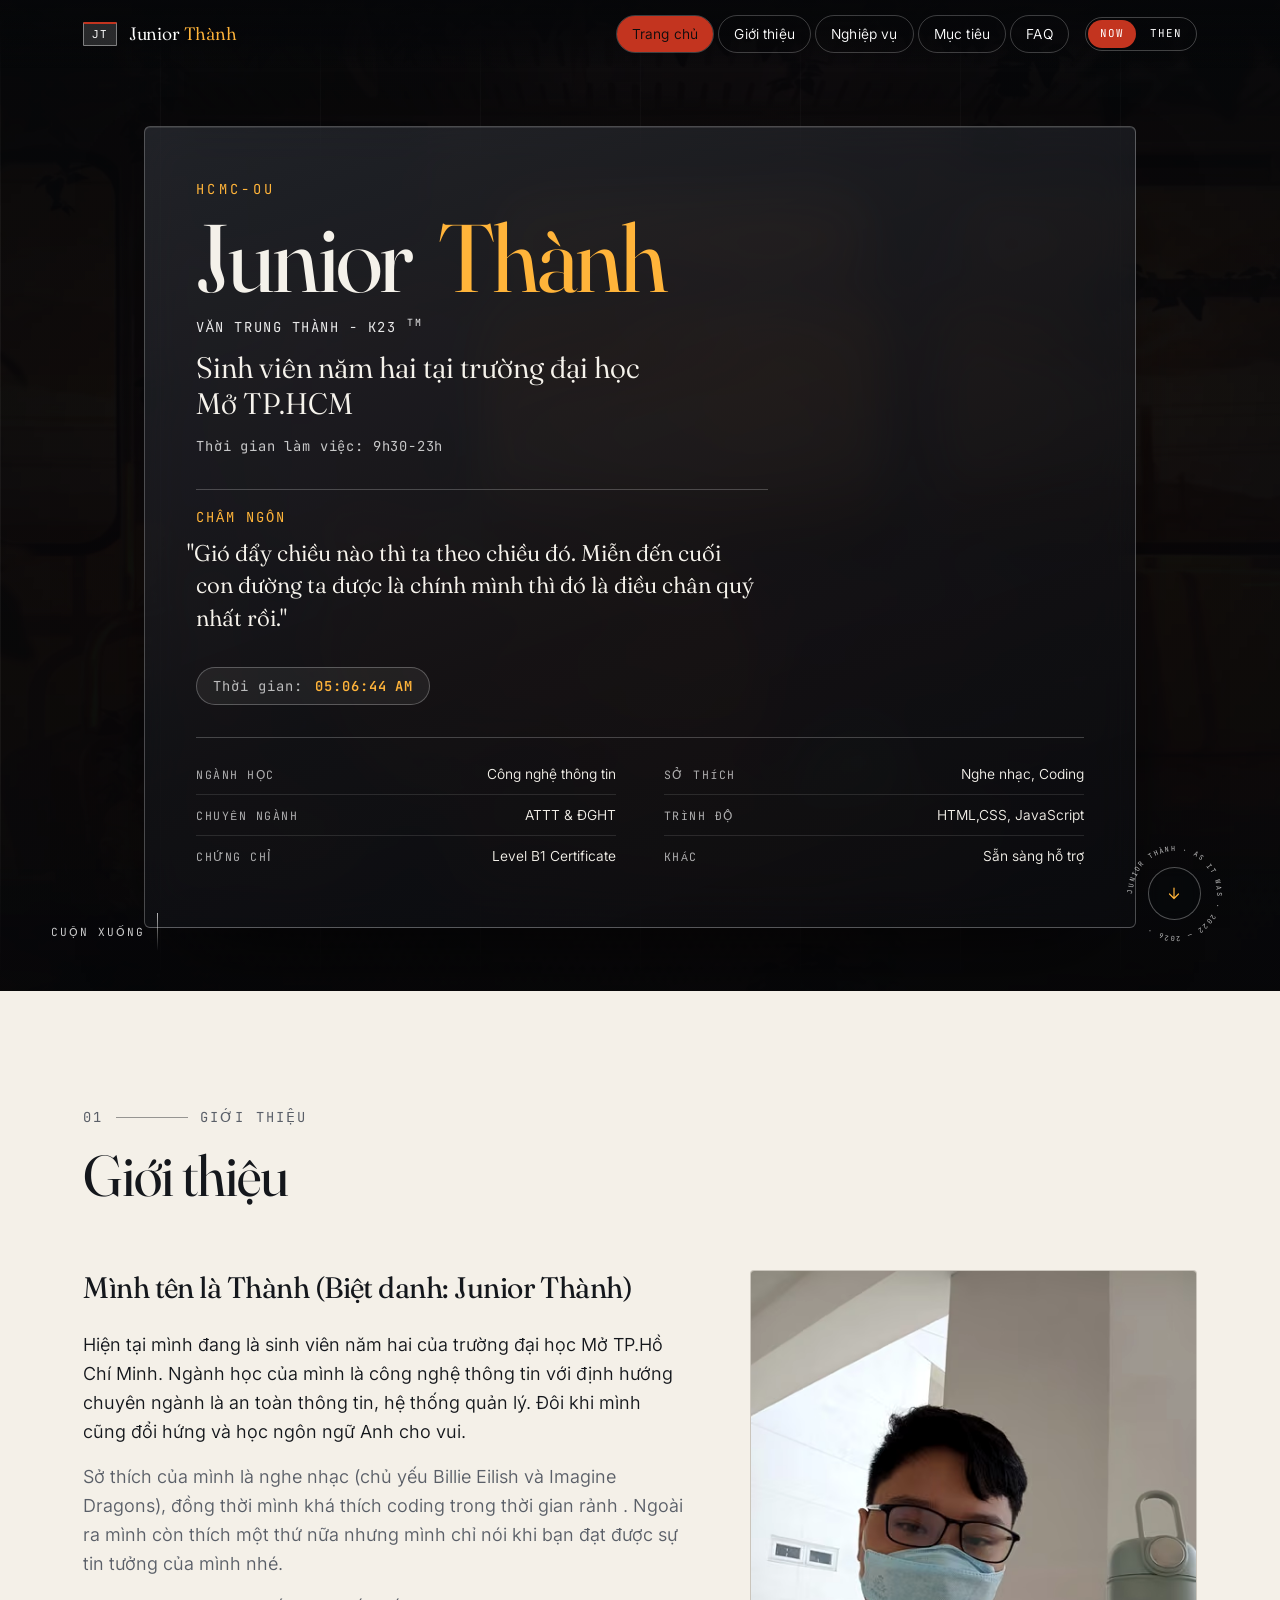
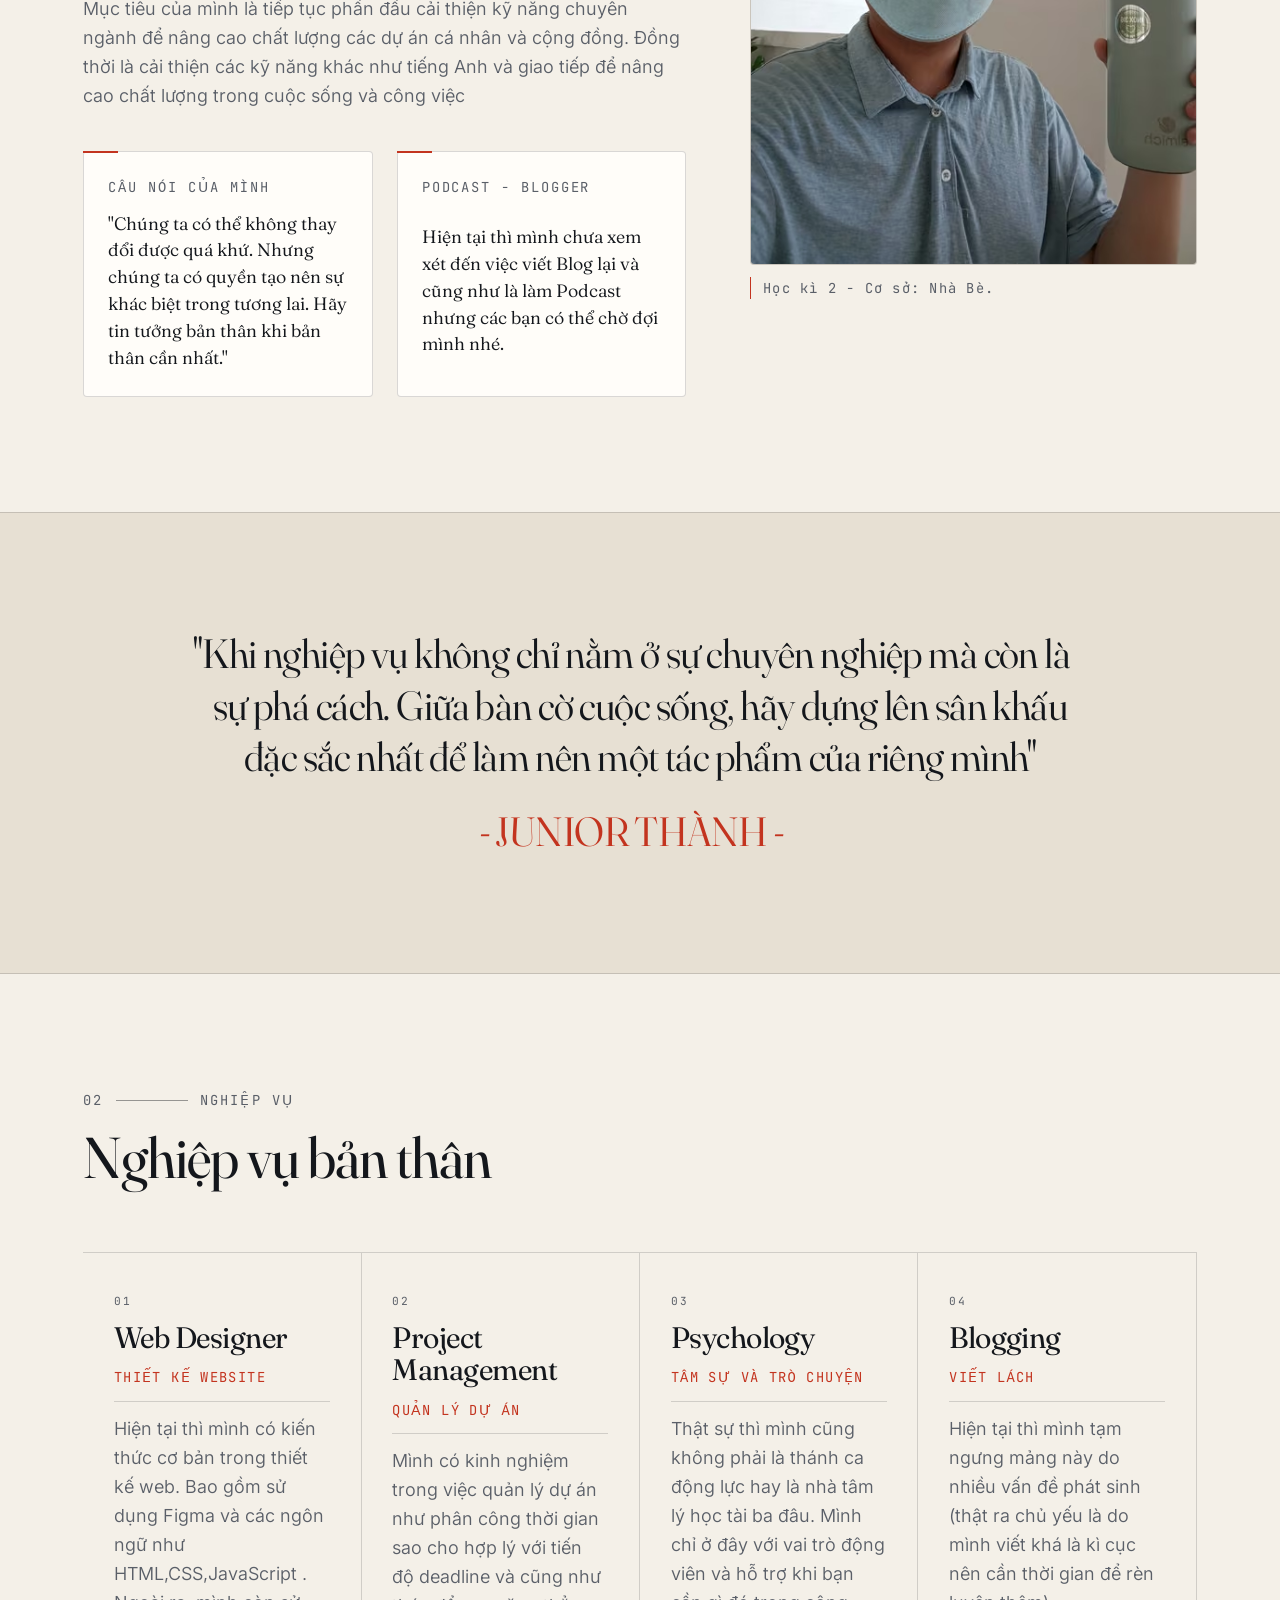
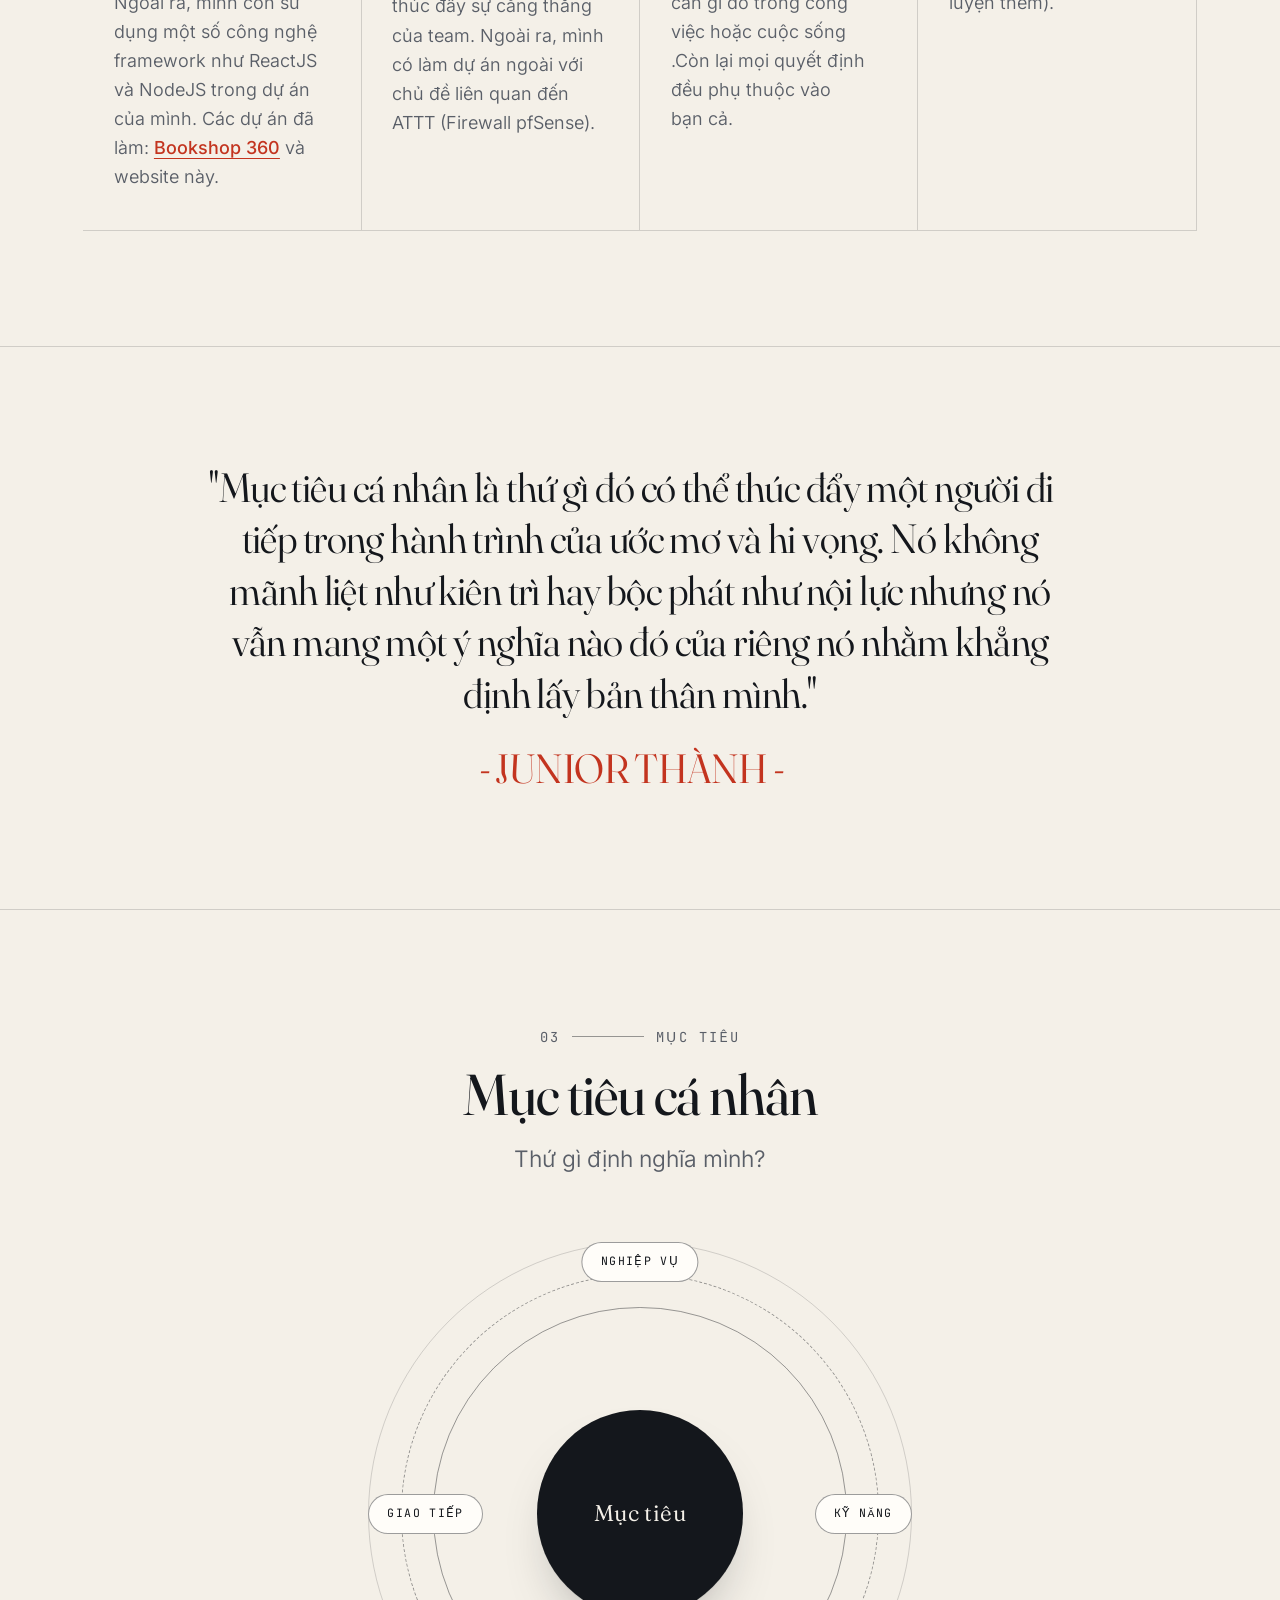
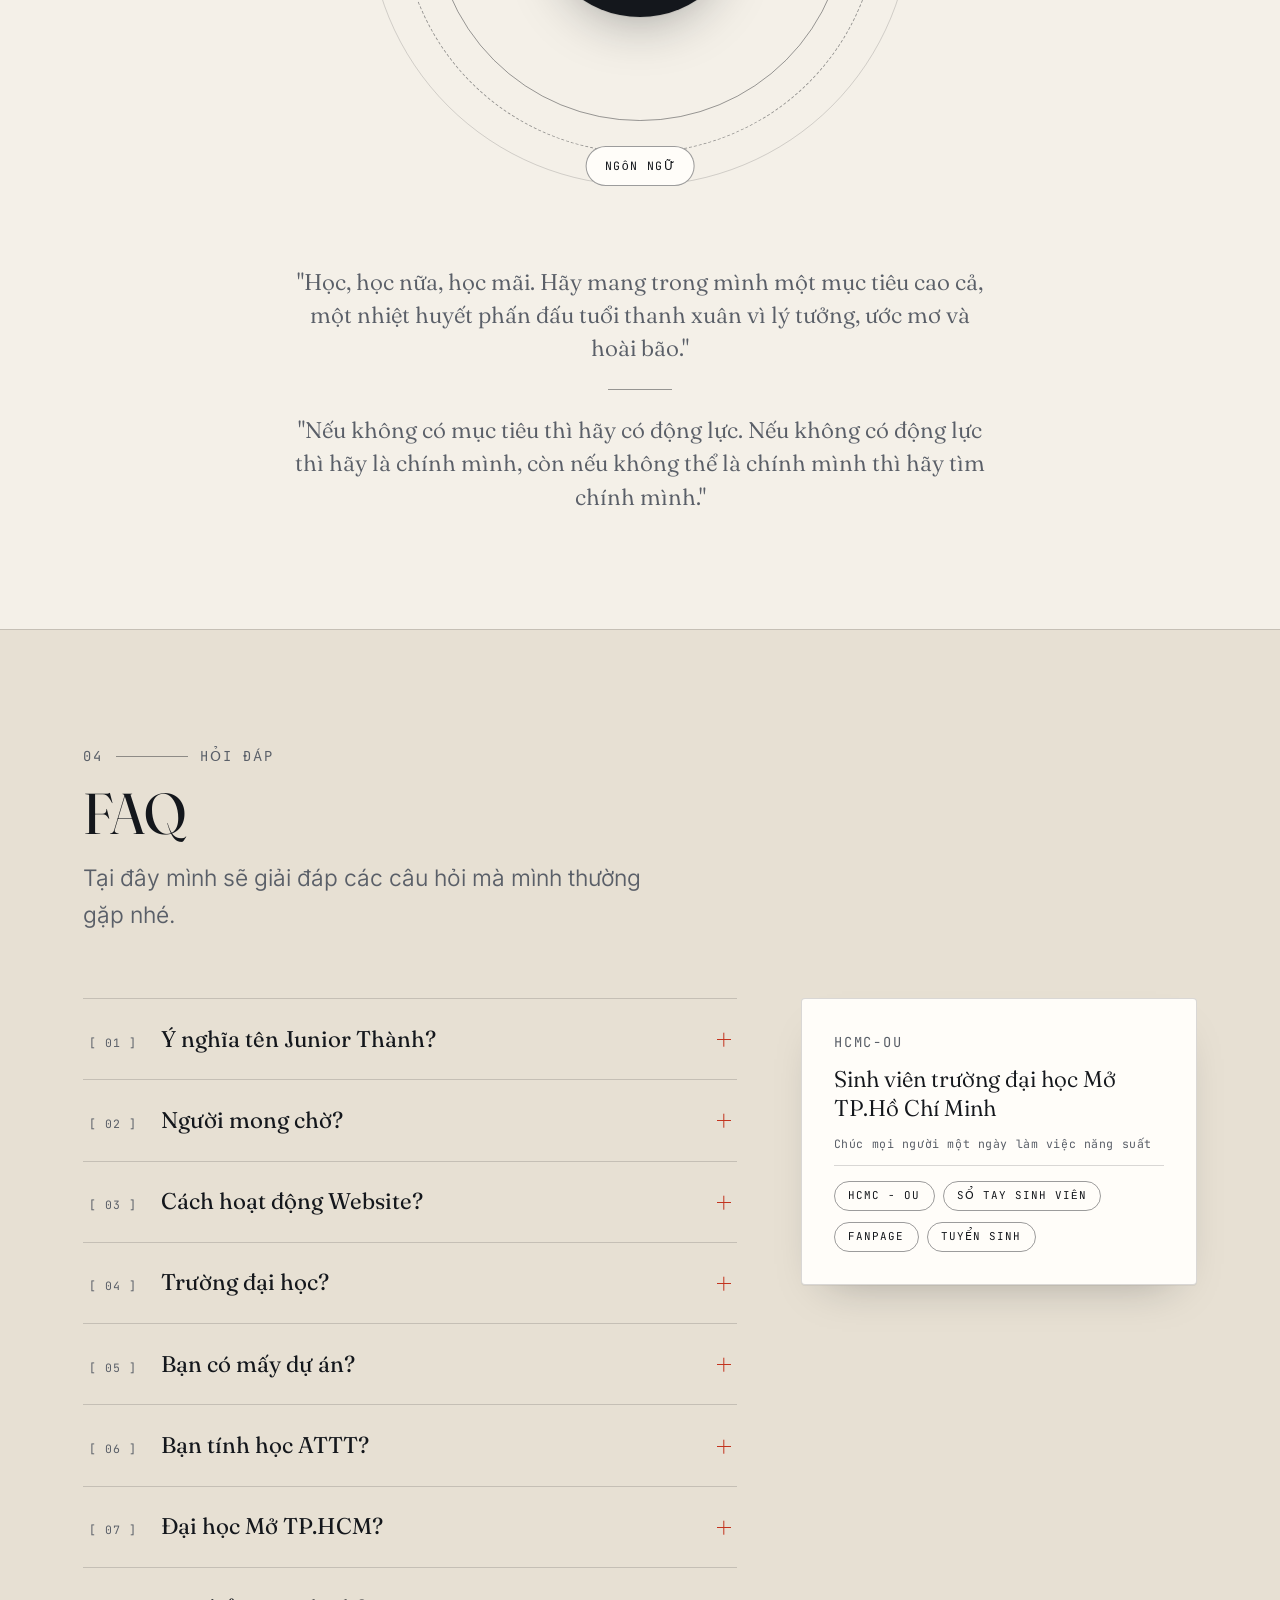
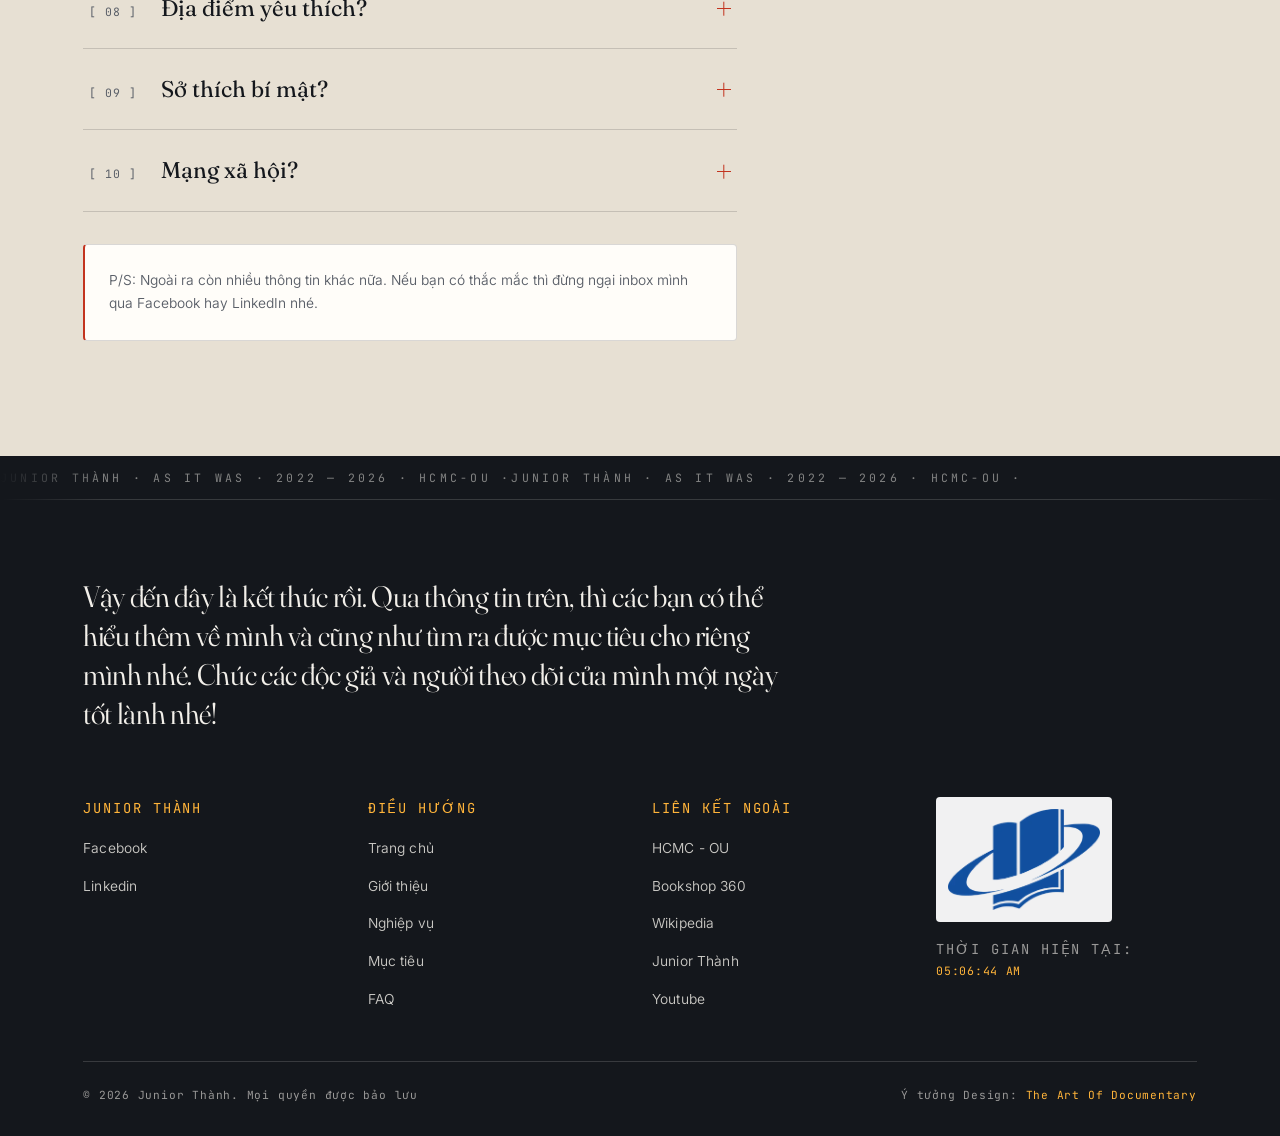
==== commit 41479803: "Point the site at its real Pages host and make the smoke test patient Two faults that only a real de" ====
--- a/index.html
+++ b/index.html
@@ -13,22 +13,22 @@
 <meta name="copyright" content="© 2024 Junior Thành, Mọi bản quyền được bảo lưu!">
 <meta name="theme-color" content="#F4F0E8" media="(prefers-color-scheme: light)">
 <meta name="theme-color" content="#0B0C0E" media="(prefers-color-scheme: dark)">
-<link rel="canonical" href="https://thanh09junior.github.io/Old-Website-Restoration/">
+<link rel="canonical" href="https://juniorthanhbq.github.io/Old-Website-Restoration/">
 
 <meta property="og:site_name" content="Junior Thành">
 <meta property="og:type" content="website">
 <meta property="og:locale" content="vi_VN">
 <meta property="og:title" content="Junior Thành">
 <meta property="og:description" content="Trang nhà của Junior Thành. Sinh viên năm hai đại học Mở TP.Hồ Chí Minh">
-<meta property="og:url" content="https://thanh09junior.github.io/Old-Website-Restoration/">
-<meta property="og:image" content="https://thanh09junior.github.io/Old-Website-Restoration/assets/img/og.png">
+<meta property="og:url" content="https://juniorthanhbq.github.io/Old-Website-Restoration/">
+<meta property="og:image" content="https://juniorthanhbq.github.io/Old-Website-Restoration/assets/img/og.png">
 <meta property="og:image:width" content="1200">
 <meta property="og:image:height" content="630">
 <meta property="og:image:alt" content="Junior Thành — Văn Trung Thành, K23, HCMC-OU">
 <meta name="twitter:card" content="summary_large_image">
 <meta name="twitter:title" content="Junior Thành">
 <meta name="twitter:description" content="Trang nhà của Junior Thành. Sinh viên năm hai đại học Mở TP.Hồ Chí Minh">
-<meta name="twitter:image" content="https://thanh09junior.github.io/Old-Website-Restoration/assets/img/og.png">
+<meta name="twitter:image" content="https://juniorthanhbq.github.io/Old-Website-Restoration/assets/img/og.png">
 
 <link rel="icon" href="./assets/favicon.svg" type="image/svg+xml">
 <link rel="icon" href="./assets/img/favicon-32.png" sizes="32x32" type="image/png">
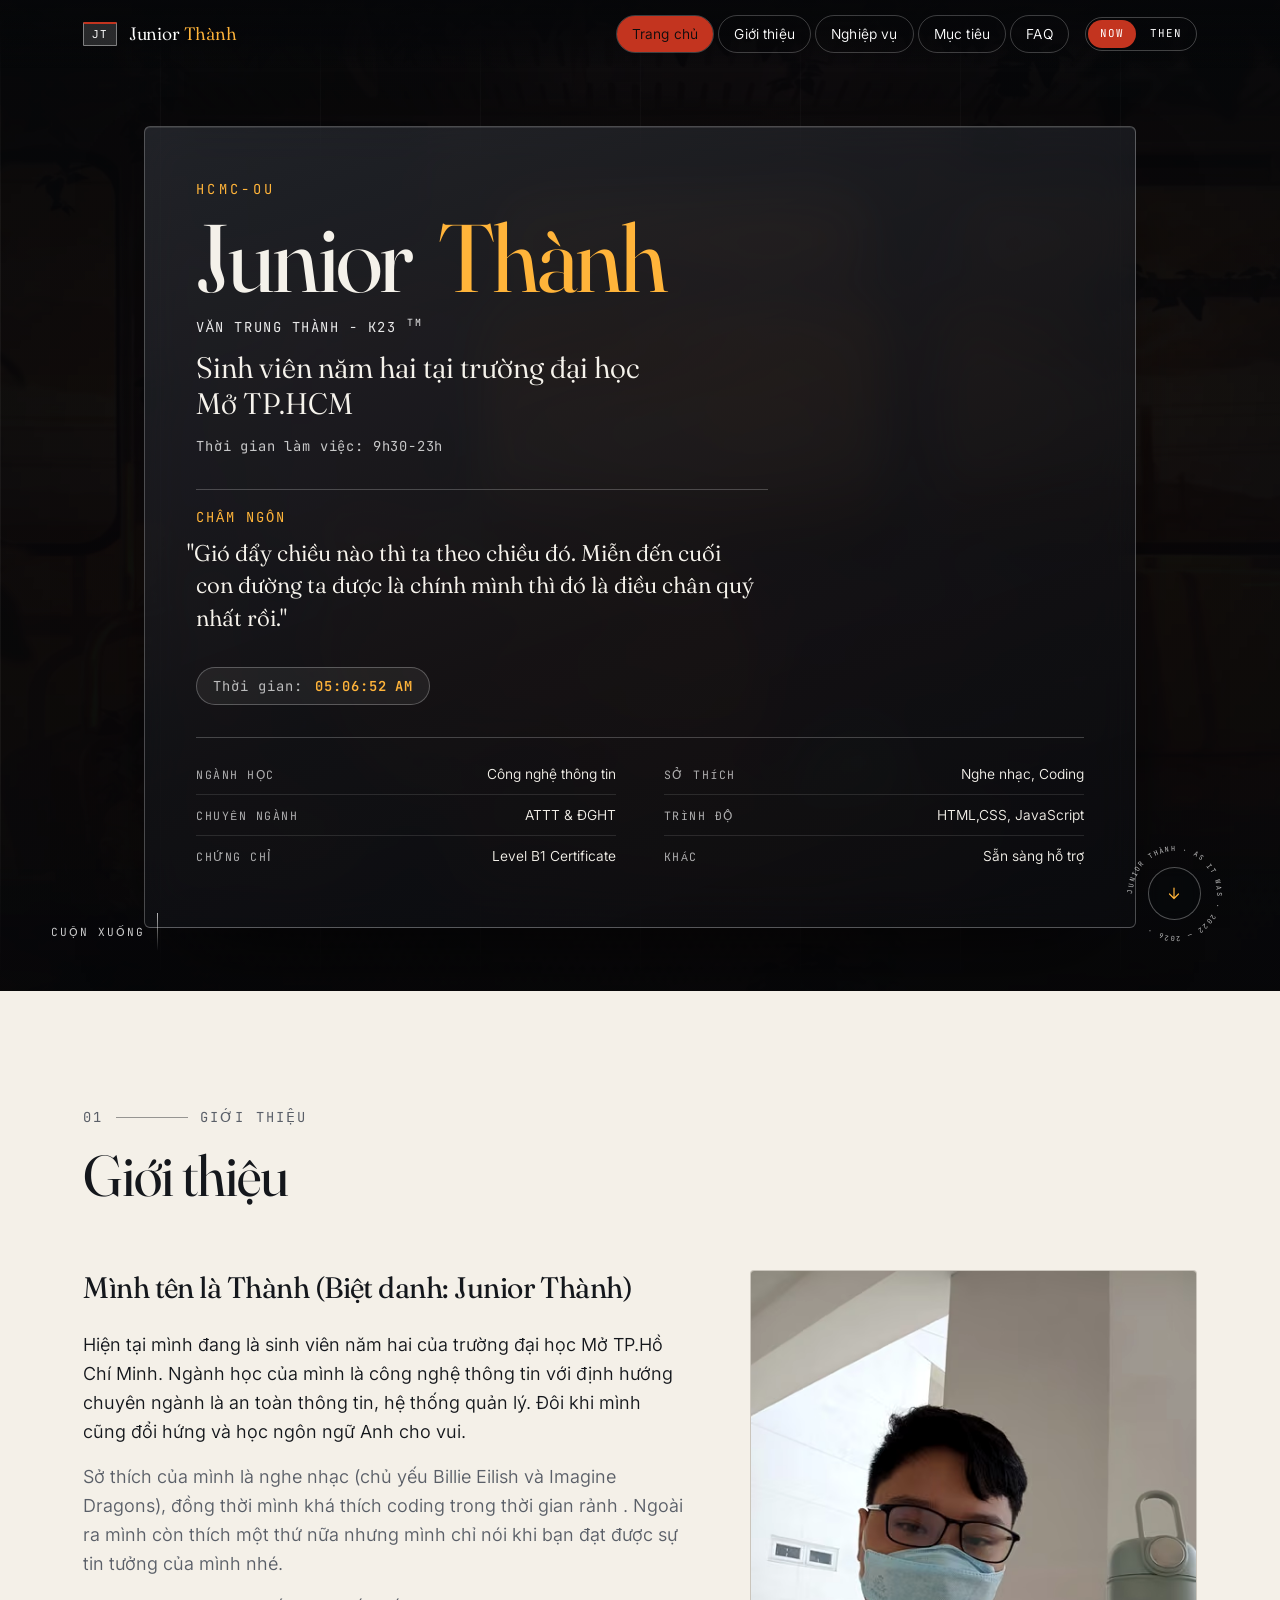
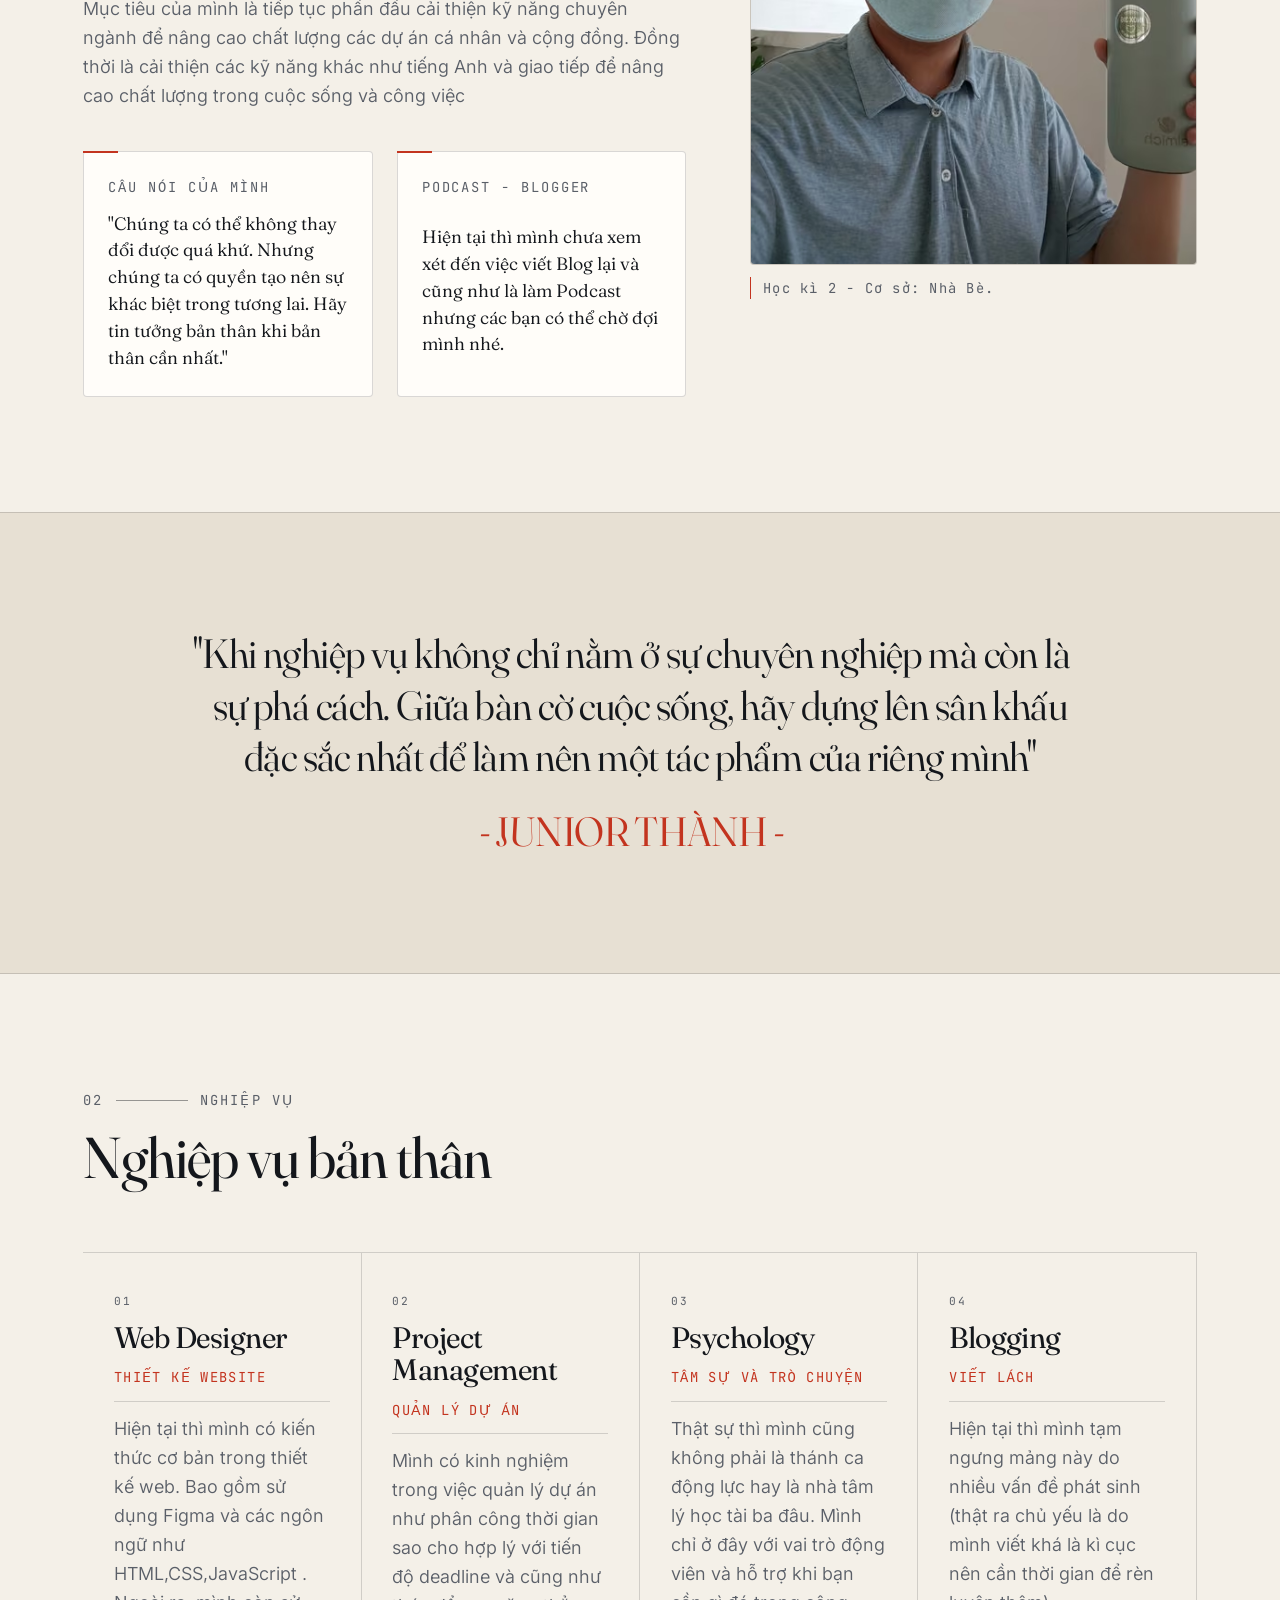
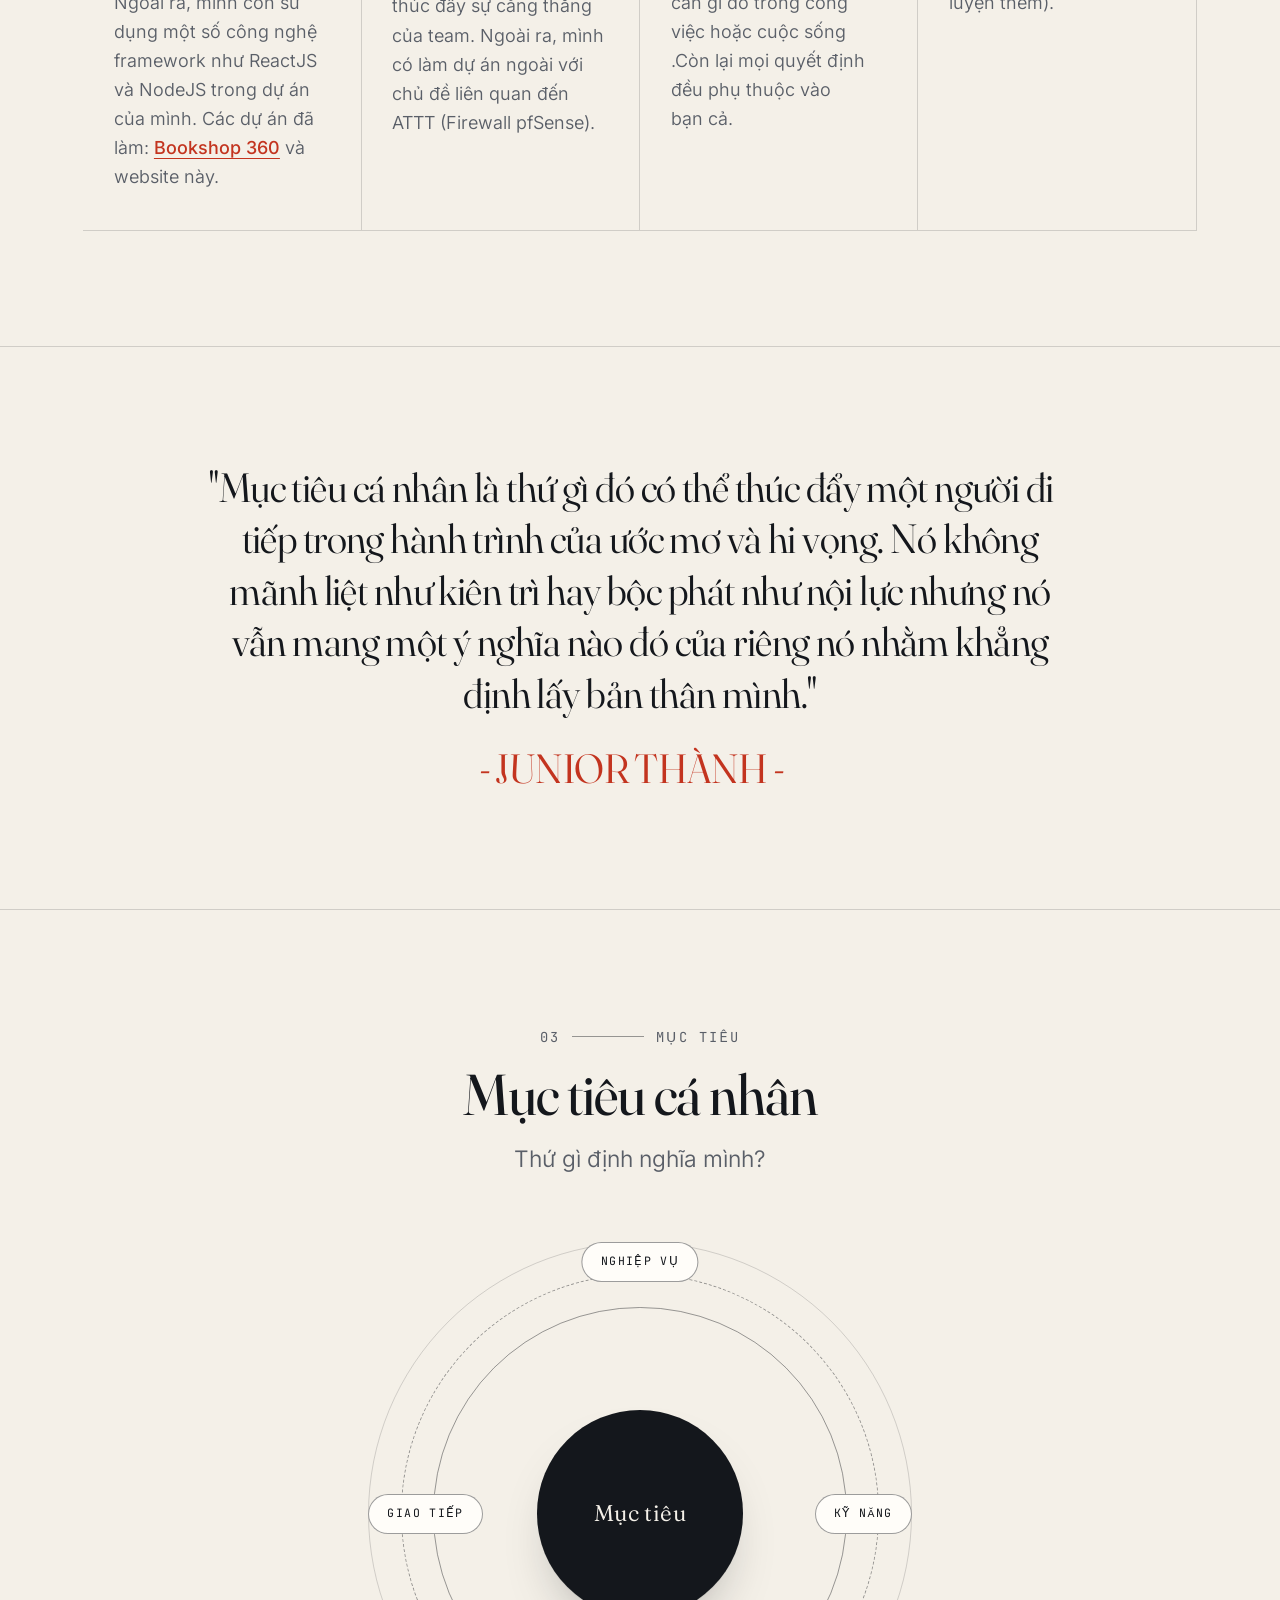
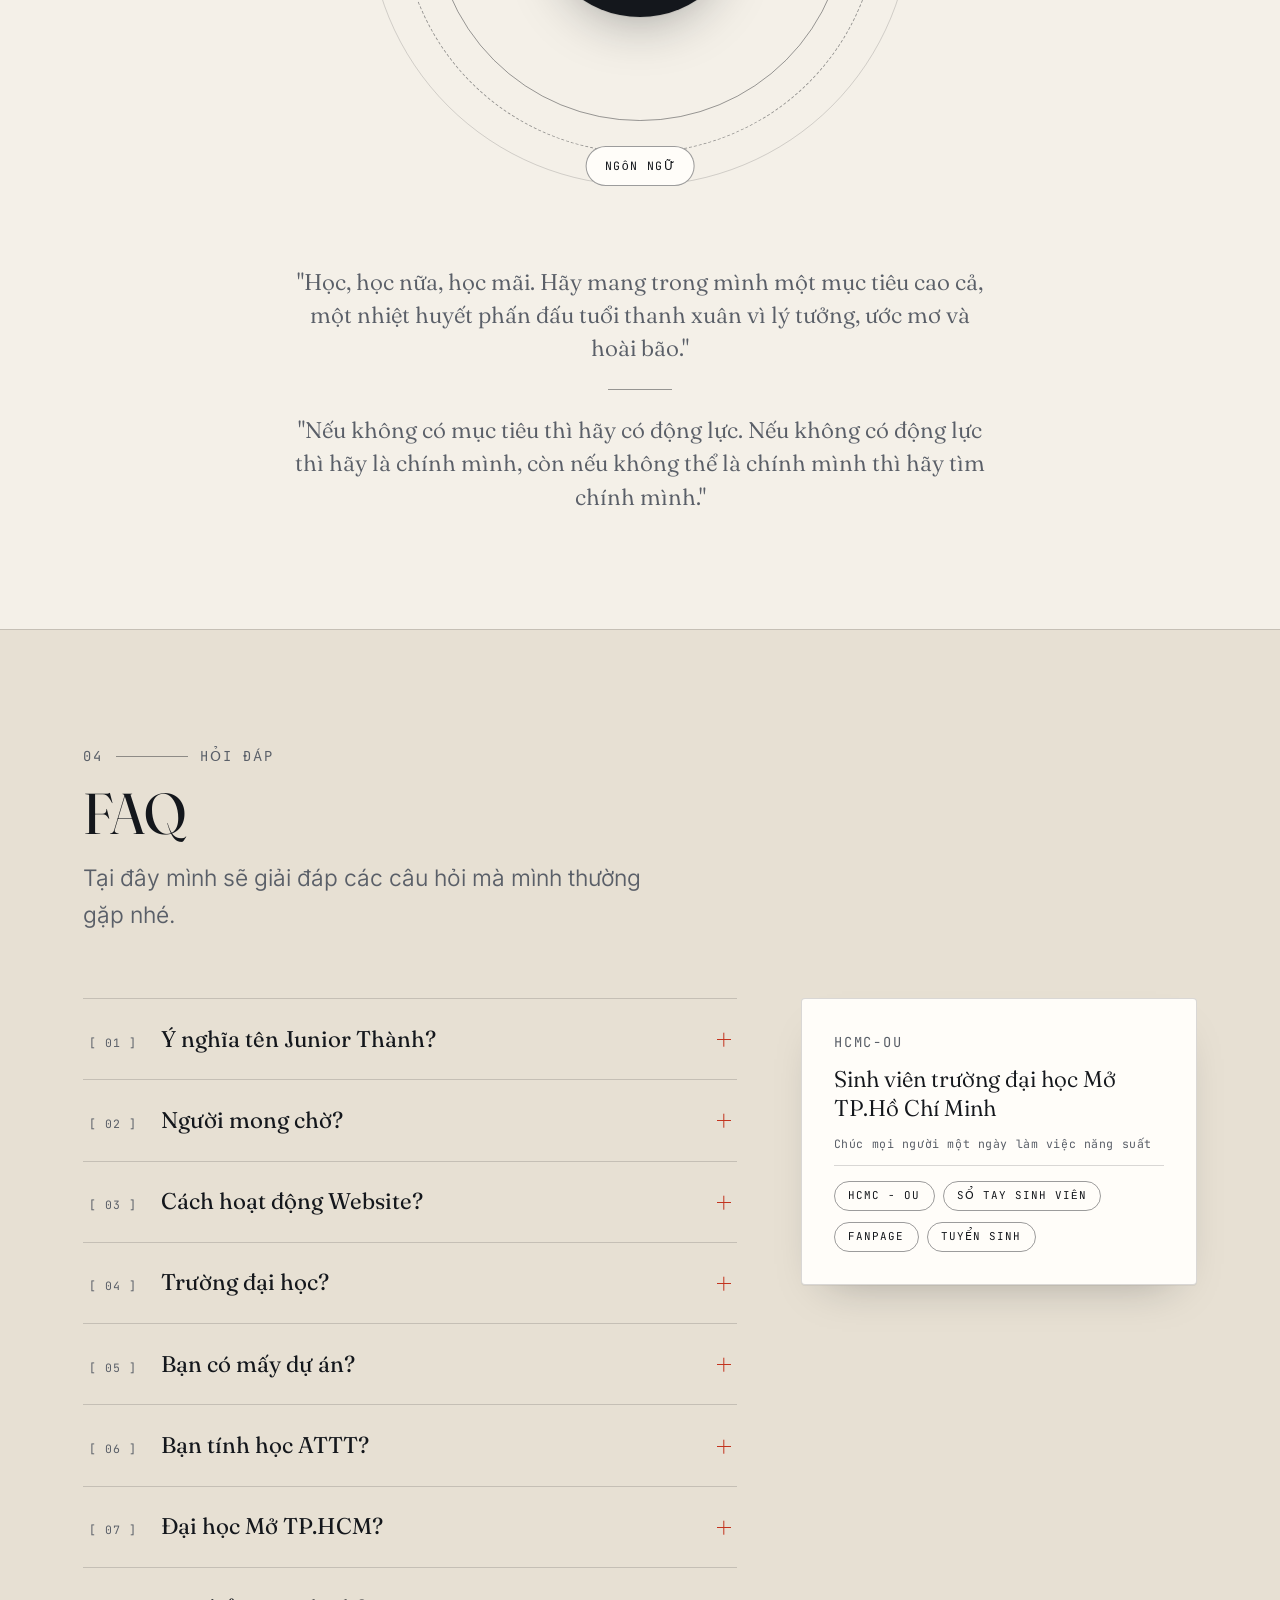
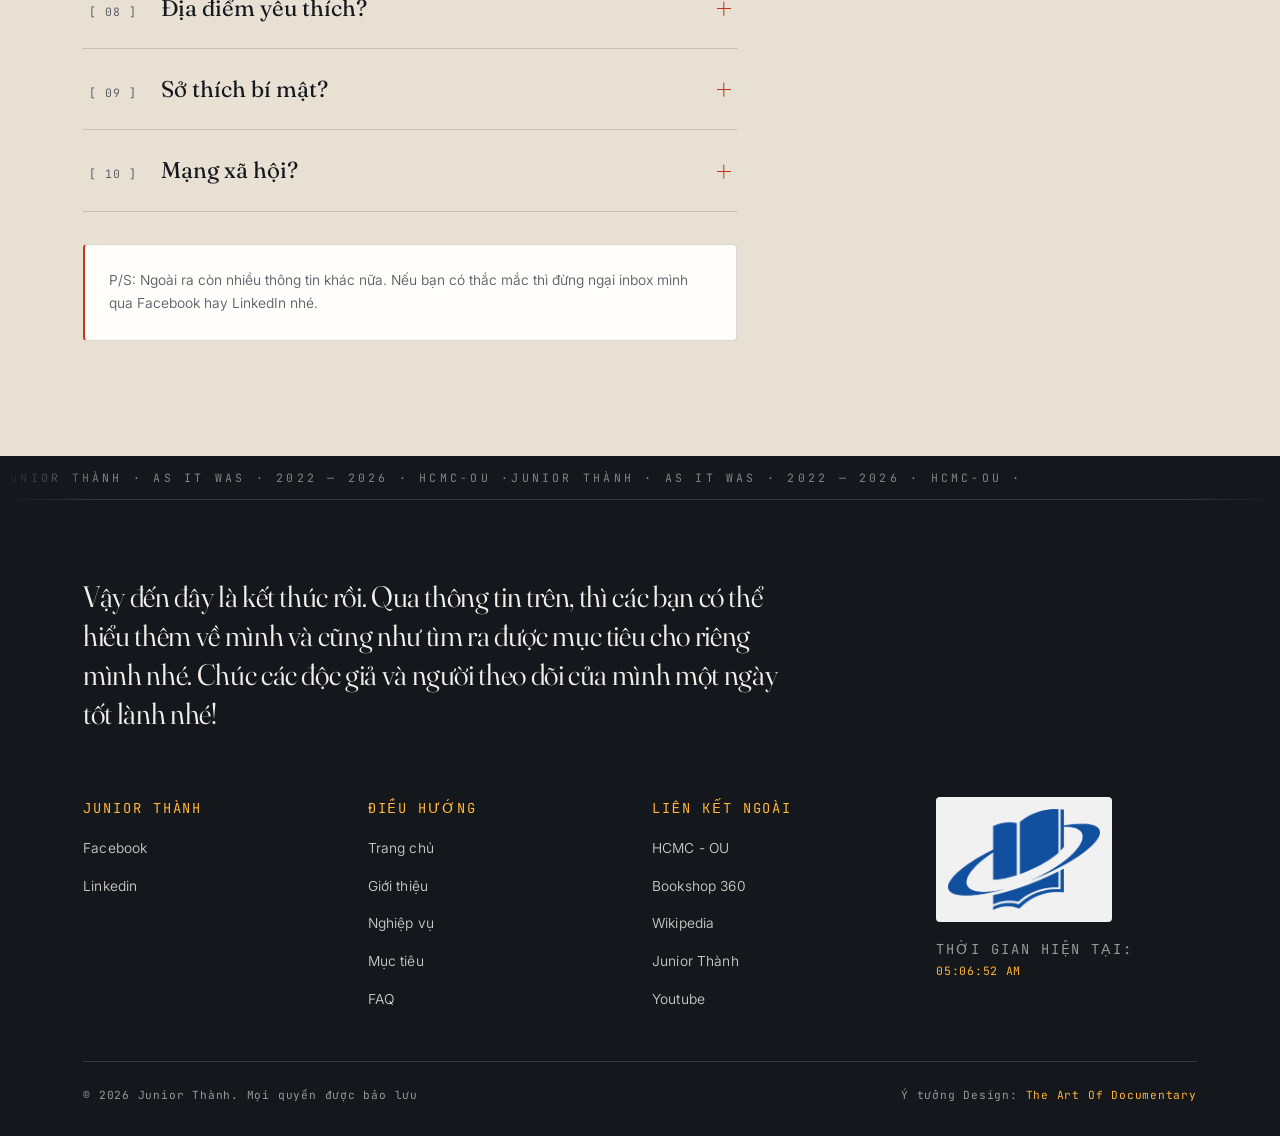
==== commit 7b3d4279: "Keep header navigation usable when JavaScript never loads Review caught this: the noscript block hid" ====
--- a/index.html
+++ b/index.html
@@ -515,7 +515,11 @@
   <style>
     .faq-item__panel[hidden]{display:block}
     .faq-item__icon{display:none}
-    .theme-switch,.menu-toggle,.nav{display:none}
+    /* .nav is deliberately NOT hidden: on desktop it is plain links that need no
+       JS. On mobile it is already display:none via CSS, where the footer nav is
+       the fallback — hiding it globally would strip navigation from desktop
+       users whose JS failed to load. */
+    .theme-switch,.menu-toggle{display:none}
     .reveal{opacity:1;transform:none}
     .hero__badge,.marquee{display:none}
   </style>
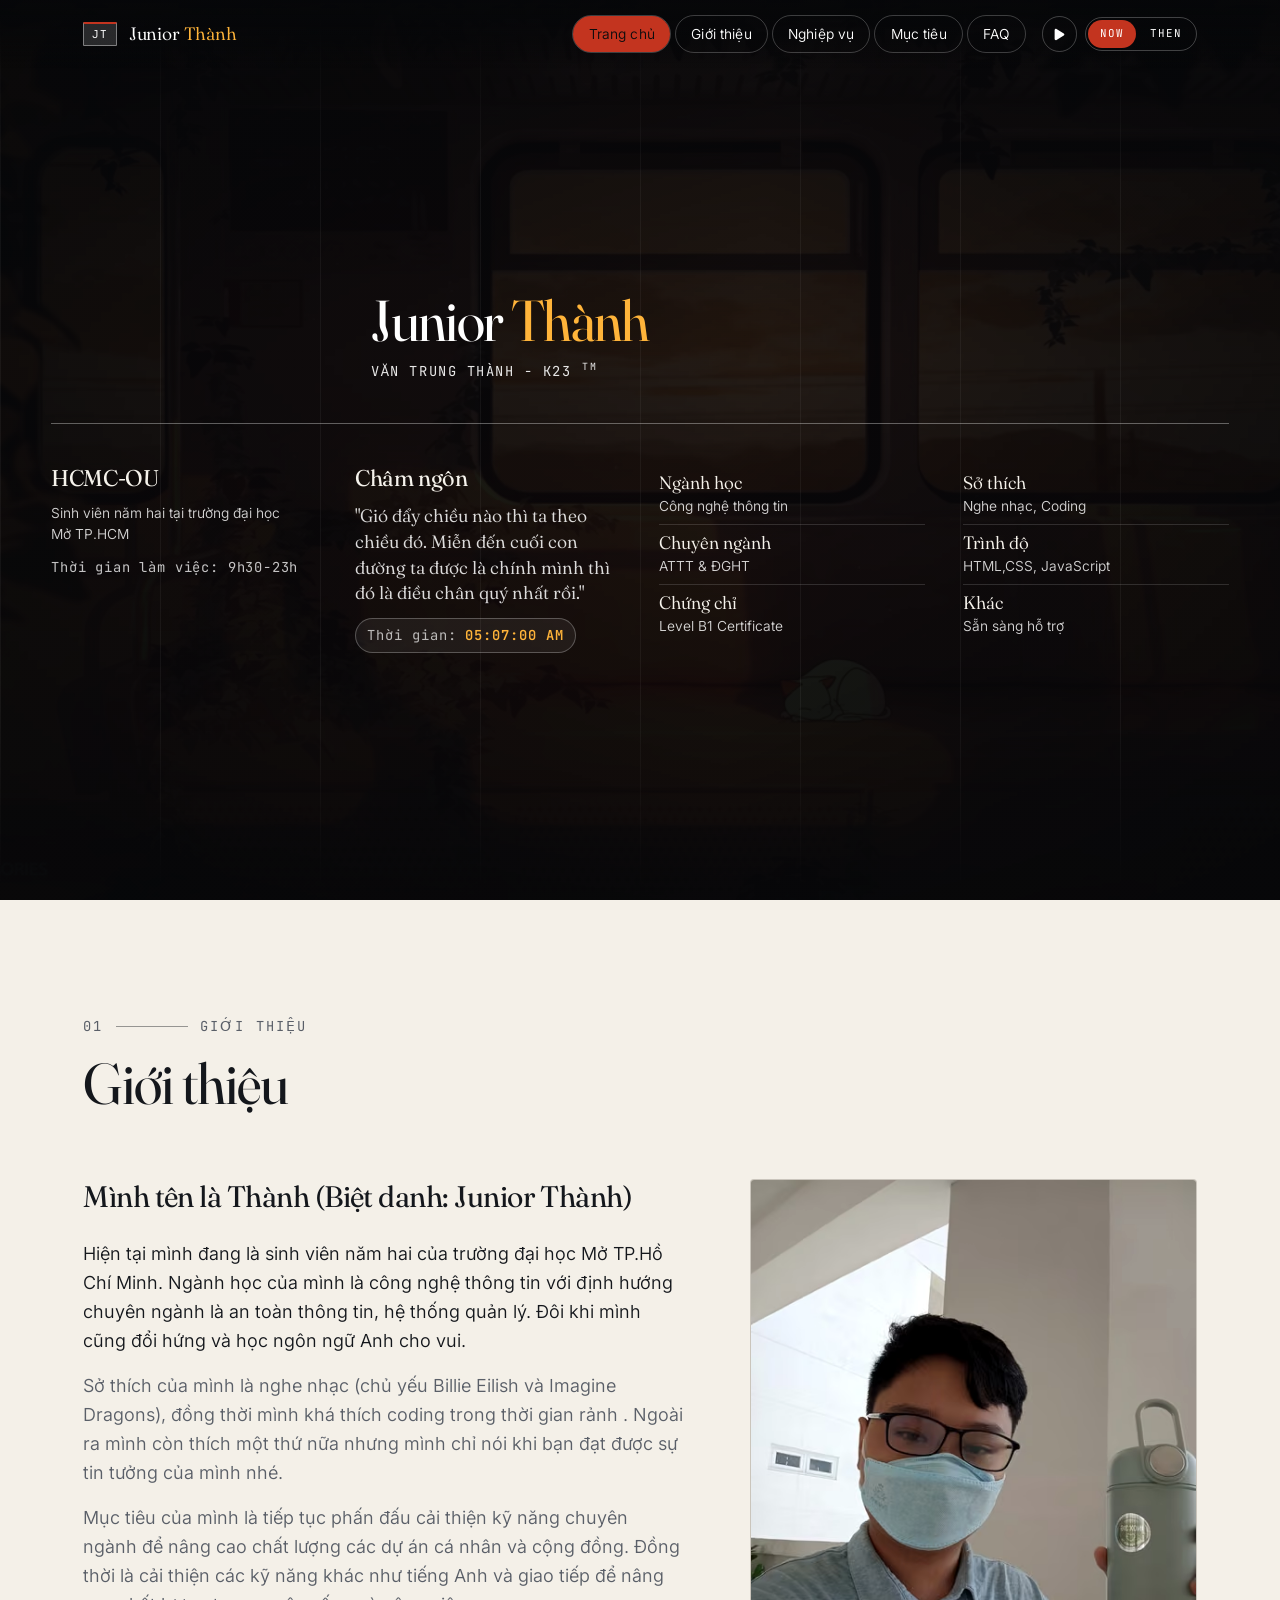
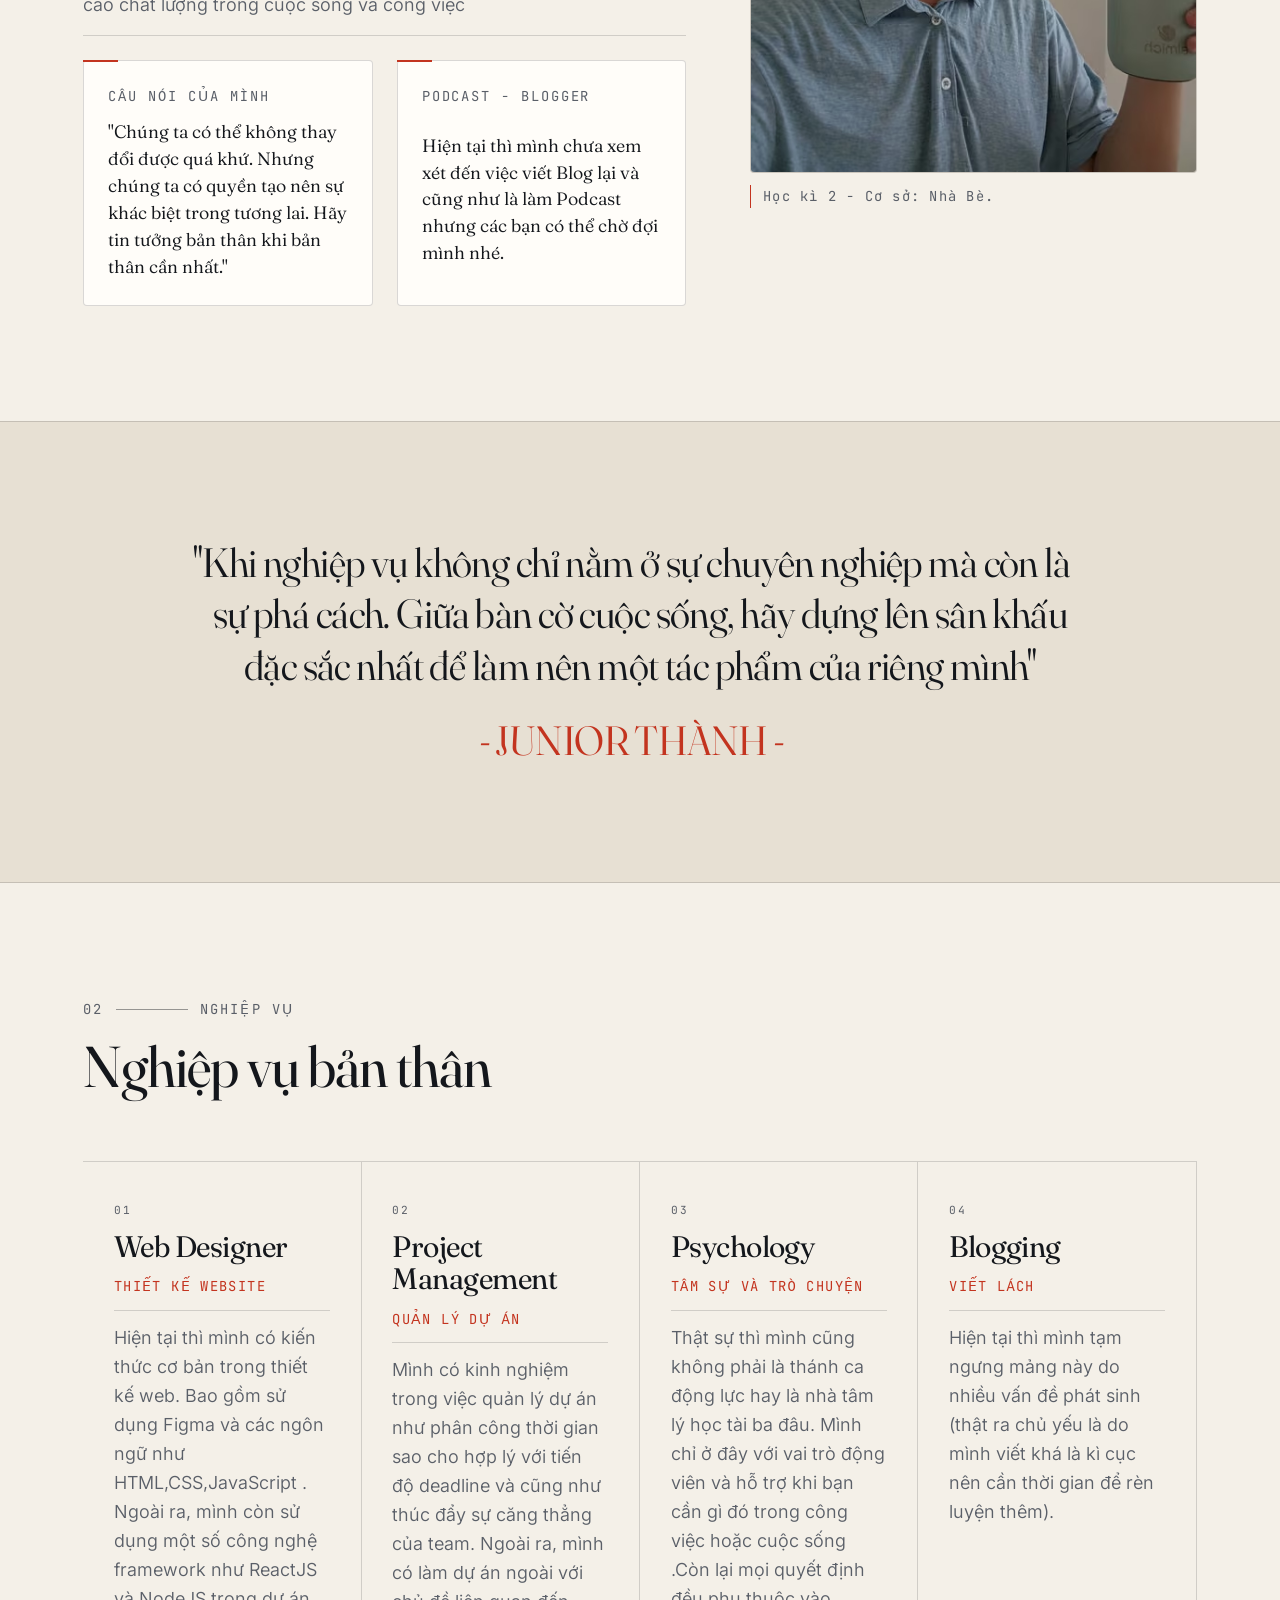
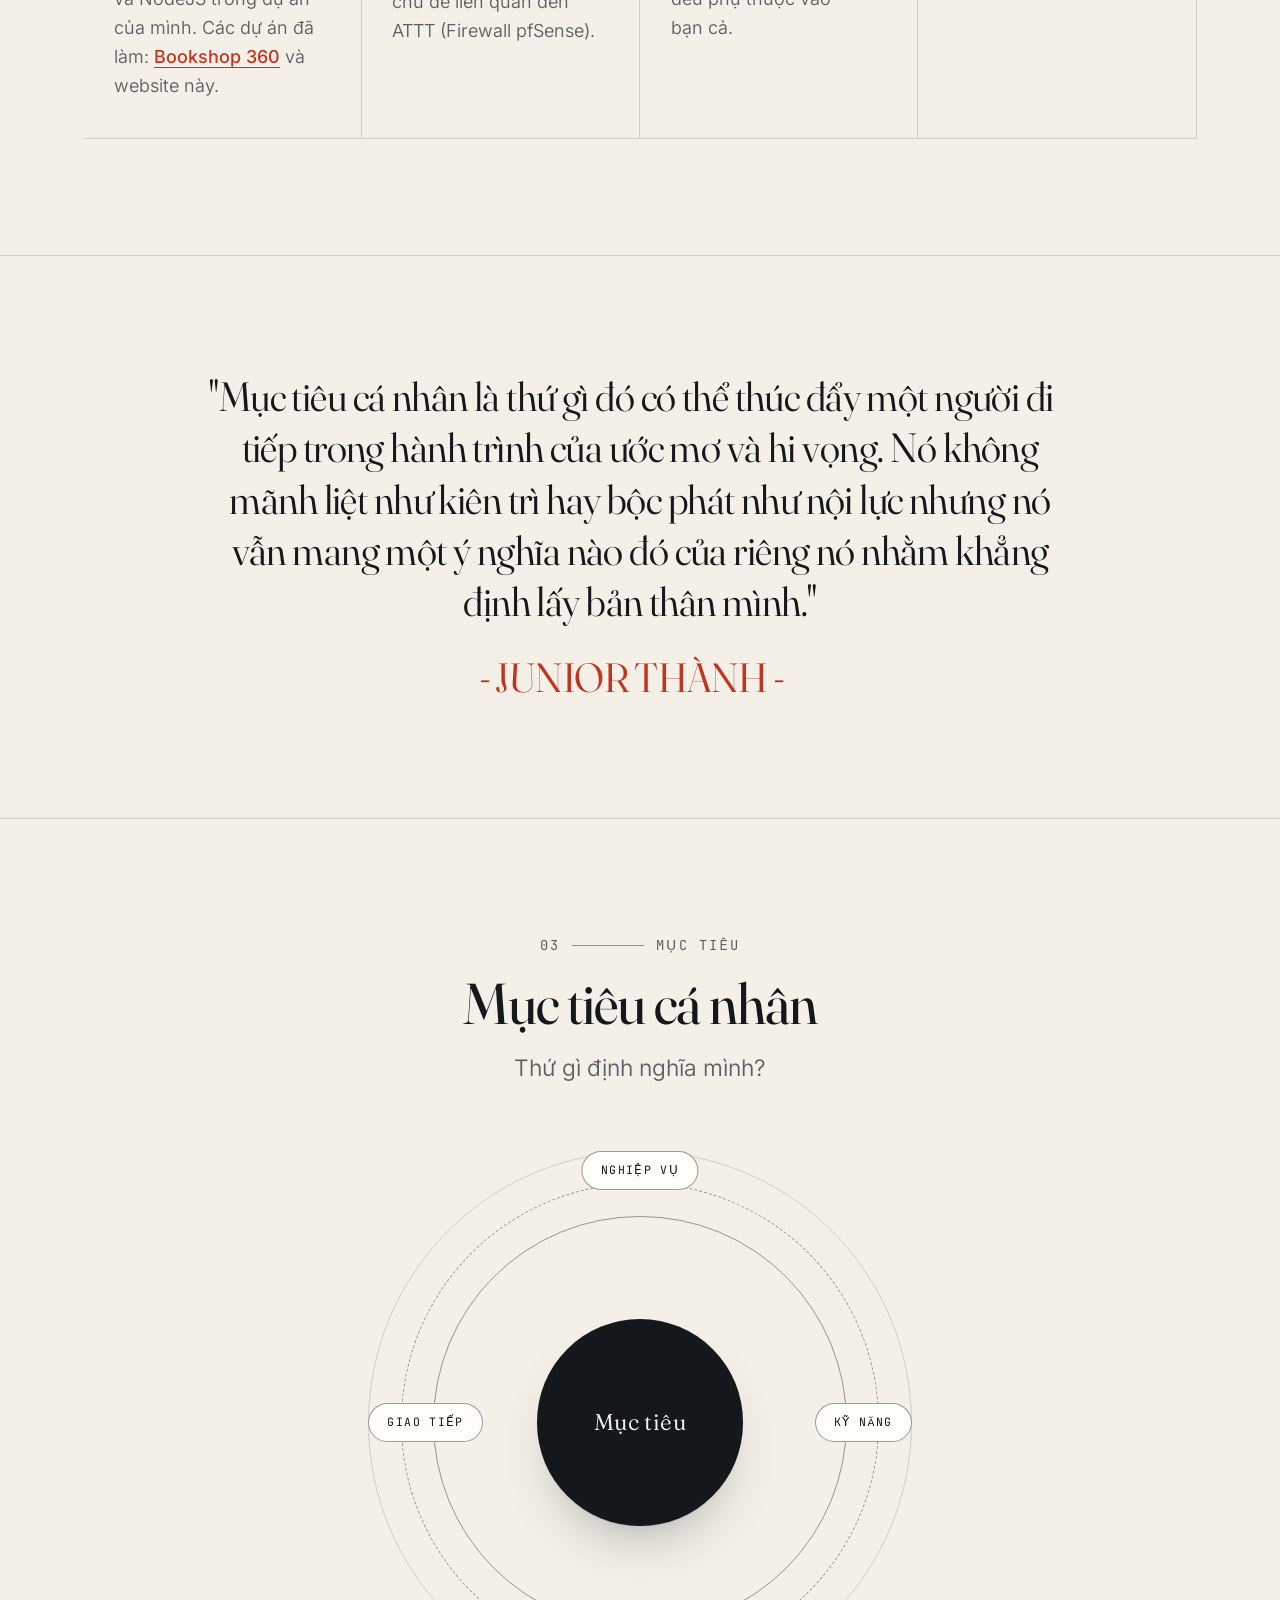
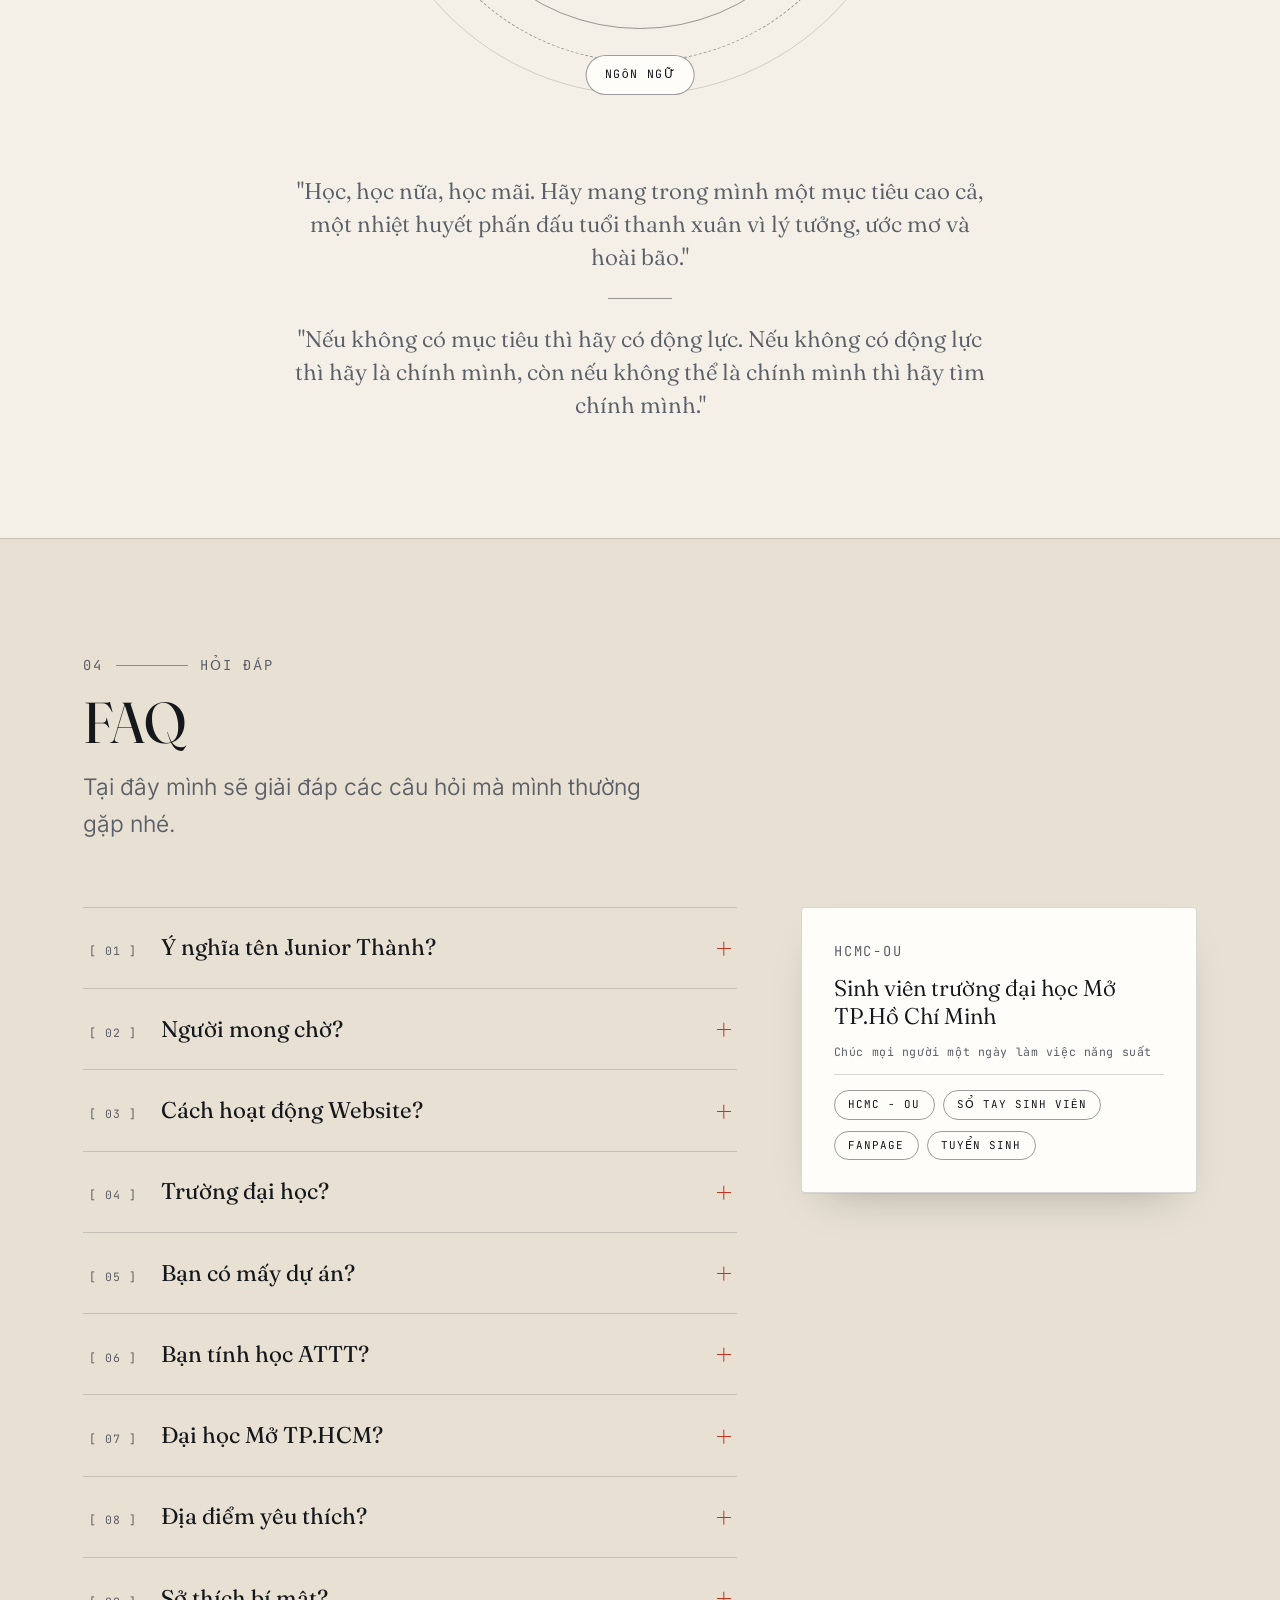
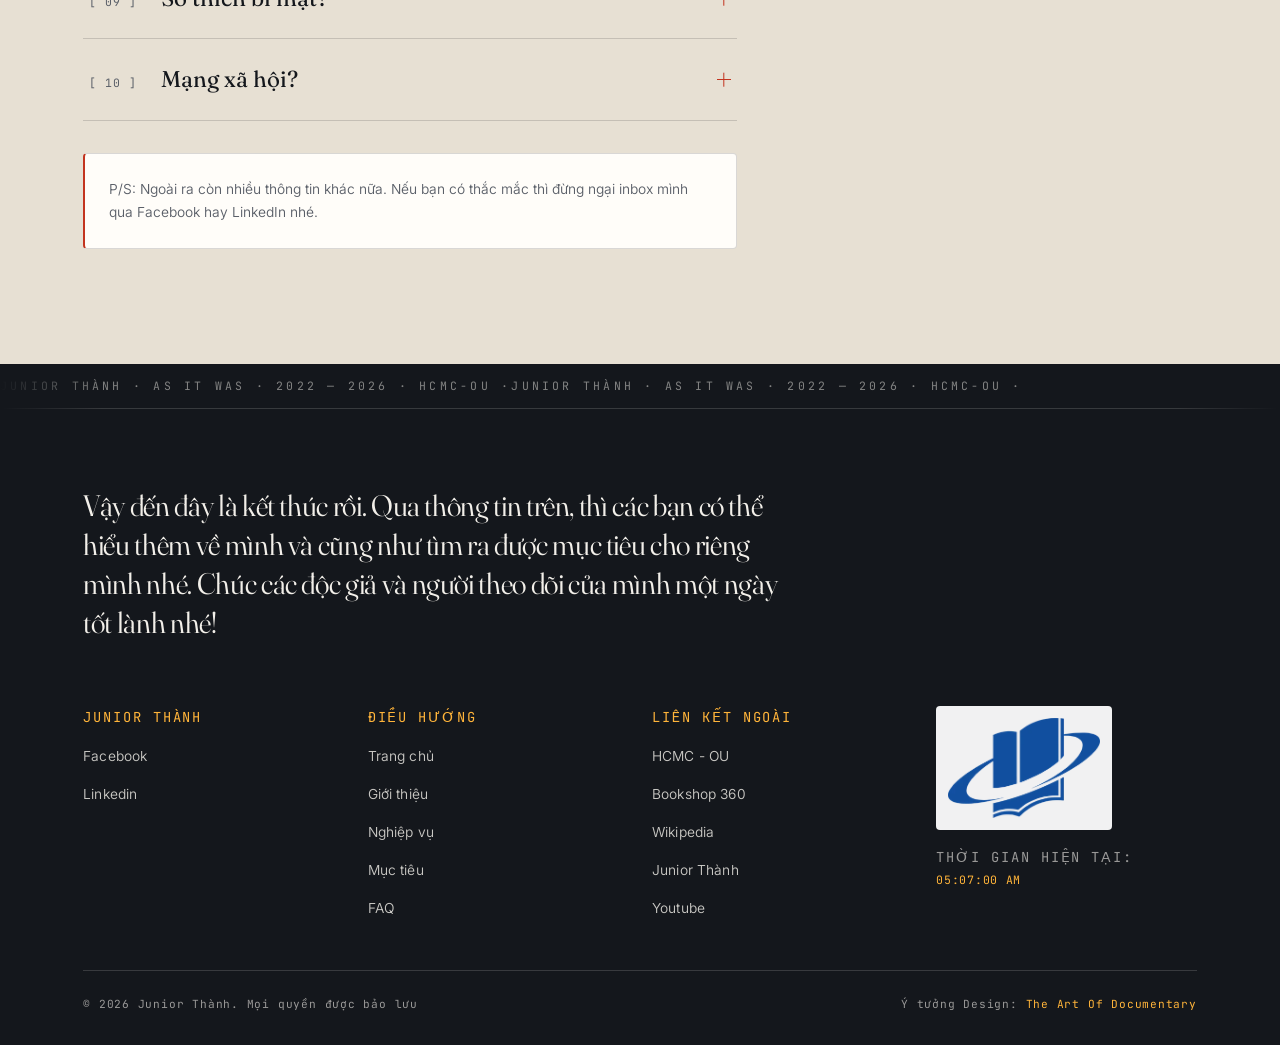
==== commit 06ede226: "Restore the 2022 favicon, header music player, and prototype homepage Three changes the owner asked " ====
--- a/index.html
+++ b/index.html
@@ -30,8 +30,11 @@
 <meta name="twitter:description" content="Trang nhà của Junior Thành. Sinh viên năm hai đại học Mở TP.Hồ Chí Minh">
 <meta name="twitter:image" content="https://juniorthanhbq.github.io/Old-Website-Restoration/assets/img/og.png">
 
-<link rel="icon" href="./assets/favicon.svg" type="image/svg+xml">
+<!-- the 2022 favicon, restored: /icon.png from the original build, re-cut to each size -->
+<link rel="icon" href="./assets/favicon.ico" sizes="16x16 32x32 48x48 64x64">
+<link rel="icon" href="./assets/img/favicon-16.png" sizes="16x16" type="image/png">
 <link rel="icon" href="./assets/img/favicon-32.png" sizes="32x32" type="image/png">
+<link rel="icon" href="./assets/img/icon-192.png" sizes="192x192" type="image/png">
 <link rel="apple-touch-icon" href="./assets/img/apple-touch-icon.png">
 <link rel="manifest" href="./site.webmanifest">
 
@@ -64,6 +67,10 @@
     </nav>
 
     <div class="header-tools">
+      <button type="button" class="music-toggle" id="music-toggle" aria-pressed="false" aria-label="Bật nhạc nền">
+        <svg class="music-toggle__icon music-toggle__icon--play" viewBox="0 0 384 512" width="13" height="13" aria-hidden="true" focusable="false"><path fill="currentColor" d="M73 39c-14.8-9.1-33.4-9.4-48.5-.9S0 62.6 0 80L0 432c0 17.4 9.4 33.4 24.5 41.9s33.7 8.1 48.5-.9L361 297c14.3-8.7 23-24.2 23-41s-8.7-32.2-23-41L73 39z"/></svg>
+        <svg class="music-toggle__icon music-toggle__icon--pause" viewBox="0 0 320 512" width="13" height="13" aria-hidden="true" focusable="false"><path fill="currentColor" d="M48 64C21.5 64 0 85.5 0 112L0 400c0 26.5 21.5 48 48 48l32 0c26.5 0 48-21.5 48-48l0-288c0-26.5-21.5-48-48-48L48 64zm192 0c-26.5 0-48 21.5-48 48l0 288c0 26.5 21.5 48 48 48l32 0c26.5 0 48-21.5 48-48l0-288c0-26.5-21.5-48-48-48l-32 0z"/></svg>
+      </button>
       <div class="theme-switch" role="group" aria-label="Giao diện">
         <button type="button" class="theme-switch__btn" data-set-theme="now" aria-pressed="true" aria-label="Now — giao diện hiện tại">Now</button>
         <button type="button" class="theme-switch__btn" data-set-theme="then" aria-pressed="false" aria-label="Then — giao diện năm 2022">Then</button>
@@ -88,6 +95,11 @@
   </div>
 </header>
 
+<!-- Two tracks, chained like the 2022 player. Sources are attached on first
+     press so the audio costs nothing to visitors who never press play. -->
+<audio id="music-a" preload="none" data-src="./assets/media/as-it-was-1.mp3"></audio>
+<audio id="music-b" preload="none" data-src="./assets/media/as-it-was-2.mp3"></audio>
+
 <main id="main">
 
   <!-- ───────────────────────────────────────────── hero ── -->
@@ -102,57 +114,53 @@
       <div class="hero__grid-ticks"></div>
     </div>
 
-    <div class="hero__plate glass">
-      <div class="hero__plate-head">
-        <p class="eyebrow">HCMC-OU</p>
-        <h1 class="hero__title" id="hero-title"><span>Junior</span> <span class="hero__title-accent">Thành</span></h1>
+    <!-- The 2022 front page: the name sits indented under the nav, a hairline
+         draws across the full width, and four columns of plain facts hang from
+         it. The plate/badge vocabulary of the first pass is gone on purpose —
+         this is the original composition, restated in the present type. -->
+    <div class="hero__layout">
+      <div class="hero__name">
+        <h1 class="hero__title" id="hero-title">Junior <span class="hero__title-accent">Thành</span></h1>
         <p class="hero__byline">Văn Trung Thành - K23 <sup>TM</sup></p>
-        <p class="hero__standfirst">Sinh viên năm hai tại trường đại học Mở TP.HCM</p>
-        <p class="hero__hours">Thời gian làm việc: 9h30-23h</p>
-      </div>
-
-      <figure class="hero__motto">
-        <figcaption class="label">Châm ngôn</figcaption>
-        <blockquote>
-          <p>"Gió đẩy chiều nào thì ta theo chiều đó. Miễn đến cuối con đường ta được là chính mình thì đó là điều chân quý nhất rồi."</p>
-        </blockquote>
-      </figure>
-
-      <p class="clock-chip">
-        <span class="clock-chip__label">Thời gian:</span>
-        <time class="clock-chip__value" id="hero-clock" datetime="">--:--:--</time>
-      </p>
-
-      <div class="hero__facts">
-        <dl class="facts">
-          <div class="facts__row"><dt>Ngành học</dt><dd>Công nghệ thông tin</dd></div>
-          <div class="facts__row"><dt>Chuyên ngành</dt><dd>ATTT &amp; ĐGHT</dd></div>
-          <div class="facts__row"><dt>Chứng chỉ</dt><dd>Level B1 Certificate</dd></div>
-        </dl>
-        <dl class="facts">
-          <div class="facts__row"><dt>Sở thích</dt><dd>Nghe nhạc, Coding</dd></div>
-          <div class="facts__row"><dt>Trình độ</dt><dd>HTML,CSS, JavaScript</dd></div>
-          <div class="facts__row"><dt>Khác</dt><dd>Sẵn sàng hỗ trợ</dd></div>
-        </dl>
-      </div>
-    </div>
-
-    <div class="hero__badge" aria-hidden="true">
-      <svg viewBox="0 0 120 120" class="hero__badge-ring">
-        <defs>
-          <path id="badge-path" d="M60,60 m-44,0 a44,44 0 1,1 88,0 a44,44 0 1,1 -88,0"></path>
-        </defs>
-        <text class="hero__badge-text">
-          <textPath href="#badge-path" startOffset="0">JUNIOR THÀNH · AS IT WAS · 2022 — 2026 · </textPath>
-        </text>
-      </svg>
-      <span class="hero__badge-core"><svg viewBox="0 0 24 24" width="18" height="18" aria-hidden="true"><path d="M12 4v14m0 0l-6-6m6 6l6-6" fill="none" stroke="currentColor" stroke-width="1.6" stroke-linecap="round" stroke-linejoin="round"/></svg></span>
-    </div>
-
-    <a class="hero__scroll" href="#gioi-thieu">
-      <span>Cuộn xuống</span>
-      <span class="hero__scroll-line" aria-hidden="true"></span>
-    </a>
+      </div>
+
+      <hr class="hero__rule">
+
+      <div class="hero__columns">
+        <div class="hero__col">
+          <h2 class="hero__col-title">HCMC-OU</h2>
+          <p class="hero__col-body">Sinh viên năm hai tại trường đại học Mở TP.HCM</p>
+          <p class="hero__hours">Thời gian làm việc: 9h30-23h</p>
+        </div>
+
+        <div class="hero__col">
+          <h2 class="hero__col-title">Châm ngôn</h2>
+          <blockquote class="hero__motto">
+            <p>"Gió đẩy chiều nào thì ta theo chiều đó. Miễn đến cuối con đường ta được là chính mình thì đó là điều chân quý nhất rồi."</p>
+          </blockquote>
+          <p class="clock-chip">
+            <span class="clock-chip__label">Thời gian:</span>
+            <time class="clock-chip__value" id="hero-clock" datetime="">--:--:--</time>
+          </p>
+        </div>
+
+        <div class="hero__col">
+          <dl class="facts">
+            <div class="facts__row"><dt>Ngành học</dt><dd>Công nghệ thông tin</dd></div>
+            <div class="facts__row"><dt>Chuyên ngành</dt><dd>ATTT &amp; ĐGHT</dd></div>
+            <div class="facts__row"><dt>Chứng chỉ</dt><dd>Level B1 Certificate</dd></div>
+          </dl>
+        </div>
+
+        <div class="hero__col">
+          <dl class="facts">
+            <div class="facts__row"><dt>Sở thích</dt><dd>Nghe nhạc, Coding</dd></div>
+            <div class="facts__row"><dt>Trình độ</dt><dd>HTML,CSS, JavaScript</dd></div>
+            <div class="facts__row"><dt>Khác</dt><dd>Sẵn sàng hỗ trợ</dd></div>
+          </dl>
+        </div>
+      </div>
+    </div>
   </section>
 
   <!-- ──────────────────────────────────────────── about ── -->
@@ -519,9 +527,9 @@
        JS. On mobile it is already display:none via CSS, where the footer nav is
        the fallback — hiding it globally would strip navigation from desktop
        users whose JS failed to load. */
-    .theme-switch,.menu-toggle{display:none}
+    .theme-switch,.menu-toggle,.music-toggle{display:none}
     .reveal{opacity:1;transform:none}
-    .hero__badge,.marquee{display:none}
+    .marquee{display:none}
   </style>
 </noscript>
 </body>
--- a/assets/css/style.css
+++ b/assets/css/style.css
@@ -52,8 +52,6 @@
     --accent-soft: rgba(195, 52, 31, 0.10);
     --surface: #FFFDF9;
     --surface-2: #EDE7DB;
-    --glass: rgba(255, 253, 249, 0.72);
-    --glass-border: rgba(255, 253, 249, 0.55);
     --on-media: #FFFFFF;
     --on-media-soft: rgba(255, 255, 255, 0.80);
     --scrim-a: rgba(10, 12, 15, 0.72);
@@ -77,8 +75,6 @@
     --accent-soft: rgba(255, 162, 0, 0.14);
     --surface: rgba(255, 255, 255, 0.05);
     --surface-2: #1A1D21;
-    --glass: rgba(11, 12, 14, 0.62);
-    --glass-border: rgba(242, 239, 233, 0.16);
     --on-media: #F2EFE9;
     --on-media-soft: rgba(242, 239, 233, 0.78);
     --scrim-a: rgba(4, 5, 6, 0.78);
@@ -413,6 +409,29 @@
     color: var(--accent-ink);
   }
 
+  /* ── music toggle (the 2022 header had one; it streams song.mp3/song2.mp3) ── */
+  .music-toggle {
+    position: relative;
+    display: grid;
+    place-items: center;
+    width: 2.2rem;
+    height: 2.2rem;
+    border-radius: var(--r-pill);
+    border: 1px solid rgba(255, 255, 255, 0.24);
+    color: inherit;
+    transition: border-color var(--dur) var(--ease), background-color var(--dur) var(--ease);
+  }
+  .site-header.is-stuck .music-toggle { border-color: var(--rule); }
+  .music-toggle:hover { border-color: var(--accent); }
+  .music-toggle[aria-pressed="true"] {
+    background: var(--accent);
+    border-color: var(--accent);
+    color: var(--accent-ink);
+  }
+  .music-toggle__icon { grid-area: 1 / 1; }
+  .music-toggle[aria-pressed="false"] .music-toggle__icon--pause,
+  .music-toggle[aria-pressed="true"] .music-toggle__icon--play { display: none; }
+
   .menu-toggle {
     display: none;
     width: 2.6rem;
@@ -473,13 +492,17 @@
     line-height: 1.9;
   }
 
-  /* ── hero ── */
+  /* ── hero ──
+   Composition follows the 2022 front page: full-bleed video, an indented name
+   block, a hairline across the full width, then four columns hanging from it.
+   What is new is the type scale, the grid and the two-palette system. */
   .hero {
     position: relative;
-    display: grid;
-    align-items: center;
+    display: flex;
+    flex-direction: column;
+    justify-content: center;
     min-height: 100svh;
-    padding-block: clamp(7rem, 14vh, 10rem) clamp(3rem, 7vh, 5rem);
+    padding-block: clamp(6rem, 13vh, 9rem) clamp(3rem, 8vh, 6rem);
     color: var(--on-media);
     isolation: isolate;
     overflow: hidden;
@@ -521,52 +544,29 @@
     opacity: 0.5;
   }
 
-  .hero__plate {
-    position: relative;
-    width: min(100% - 2 * var(--gutter), 62rem);
-    margin-inline: auto;
-    display: grid;
-    gap: clamp(1.25rem, 2.6vw, 2rem);
-    padding: clamp(1.5rem, 4vw, 3.25rem);
-  }
-
-  .glass {
-    background: var(--glass);
-    border: 1px solid var(--glass-border);
-    border-radius: var(--r-lg);
-    box-shadow: var(--shadow);
-    backdrop-filter: blur(22px) saturate(150%);
-    -webkit-backdrop-filter: blur(22px) saturate(150%);
-  }
-  .hero .glass {
-    /* the plate sits on media in both palettes: force the dark-room reading.
-       Lighter than the scrimmed media so it reads as a lit pane of glass. */
-    background:
-      linear-gradient(160deg, rgba(56, 60, 68, 0.52) 0%, rgba(20, 22, 27, 0.62) 58%, rgba(11, 12, 15, 0.70) 100%);
-    border-color: rgba(255, 255, 255, 0.26);
-    color: #F4F1EA;
-    box-shadow: 0 1px 0 rgba(255, 255, 255, 0.10) inset, 0 40px 90px -40px rgba(0, 0, 0, 0.85);
-  }
-
-  .hero__plate-head { display: grid; gap: var(--sp-3); }
-
-  .eyebrow {
-    font-family: var(--font-mono);
-    font-size: var(--step--1);
-    letter-spacing: 0.24em;
-    text-transform: uppercase;
-    color: #FFB43A;
+  /* the prototype runs this block nearly edge to edge — the hairline and the
+     four columns span the viewport, not the narrower reading shell */
+  .hero__layout {
+    width: 100%;
+    padding-inline: var(--gutter);
+    display: grid;
+    gap: clamp(1.5rem, 3.2vw, 2.75rem);
+  }
+
+  /* indented under the wordmark, where 2022 put it: the name block starts a
+     quarter of the way across, so the column row can run under it */
+  .hero__name {
+    display: grid;
+    gap: var(--sp-2);
+    padding-inline-start: clamp(0rem, 25vw, 22rem);
   }
 
   .hero__title {
     font-family: var(--font-display);
-    font-size: var(--step-5);
-    line-height: 0.94;
-    letter-spacing: -0.03em;
+    font-size: var(--step-4);
+    line-height: 1.02;
+    letter-spacing: -0.028em;
     font-variation-settings: "opsz" 144, "SOFT" 24, "WONK" 1;
-    display: flex;
-    flex-wrap: wrap;
-    gap: 0.28em;
   }
   .hero__title-accent { color: #FFB43A; }
 
@@ -579,13 +579,37 @@
   }
   .hero__byline sup { font-size: 0.72em; margin-inline-start: 0.15em; }
 
-  .hero__standfirst {
-    font-family: var(--font-display);
-    font-size: var(--step-2);
-    line-height: 1.24;
-    max-width: 26ch;
+  .hero__rule {
+    height: 1px;
+    border: 0;
+    background: rgba(255, 255, 255, 0.34);
+  }
+
+  .hero__columns {
+    display: grid;
+    grid-template-columns: repeat(4, minmax(0, 1fr));
+    gap: clamp(1.5rem, 3vw, 2.75rem);
+    text-align: start;
+  }
+
+  .hero__col {
+    display: grid;
+    align-content: start;
+    gap: var(--sp-3);
+  }
+
+  .hero__col-title {
+    font-family: var(--font-display);
+    font-size: var(--step-1);
+    line-height: 1.16;
+    font-variation-settings: "opsz" 60;
     color: #F6F3EC;
-    font-variation-settings: "opsz" 70;
+  }
+
+  .hero__col-body {
+    font-size: var(--step--1);
+    line-height: 1.5;
+    color: rgba(255, 255, 255, 0.82);
   }
 
   .hero__hours {
@@ -595,28 +619,20 @@
     color: rgba(255, 255, 255, 0.76);
   }
 
-  .hero__motto {
-    display: grid;
-    gap: var(--sp-2);
-    padding-block-start: var(--sp-4);
-    border-block-start: 1px solid rgba(255, 255, 255, 0.22);
-    max-width: 52ch;
-  }
-  .hero__motto .label { color: #FFB43A; }
-  .hero__motto blockquote p {
-    font-family: var(--font-display);
-    font-size: var(--step-1);
+  .hero__motto { margin: 0; }
+  .hero__motto p {
+    font-family: var(--font-display);
+    font-size: var(--step-0);
     line-height: 1.44;
-    text-indent: -0.4em;
-    color: #F6F3EC;
+    color: rgba(255, 255, 255, 0.86);
     font-variation-settings: "opsz" 40;
   }
 
   .clock-chip {
     display: inline-flex;
     align-items: center;
-    gap: var(--sp-3);
-    padding: 0.45rem 1rem;
+    gap: var(--sp-2);
+    padding: 0.32rem 0.7rem;
     border-radius: var(--r-pill);
     border: 1px solid rgba(255, 255, 255, 0.26);
     background: rgba(255, 255, 255, 0.06);
@@ -633,105 +649,29 @@
     min-width: 8.6ch;
   }
 
-  .hero__facts {
-    display: grid;
-    grid-template-columns: repeat(auto-fit, minmax(15rem, 1fr));
-    gap: var(--sp-5) var(--sp-7);
-    padding-block-start: var(--sp-4);
-    border-block-start: 1px solid rgba(255, 255, 255, 0.22);
-  }
+  /* the 2022 fact lists: a serif label over its value, hairline between entries
+     — same weight as the headings in the other columns, so all four columns of
+     the row read in parallel, as they did in the prototype */
   .facts { display: grid; gap: 0; }
   .facts__row {
-    display: flex;
-    align-items: baseline;
-    justify-content: space-between;
-    gap: var(--sp-4);
-    padding-block: 0.55rem;
-    border-block-end: 1px solid rgba(255, 255, 255, 0.11);
+    display: grid;
+    gap: 0.15rem;
+    padding-block: 0.45rem;
+    border-block-end: 1px solid rgba(255, 255, 255, 0.14);
   }
   .facts__row:last-child { border-block-end: 0; }
   .facts dt {
-    font-family: var(--font-mono);
-    font-size: 0.72rem;
-    letter-spacing: 0.13em;
-    text-transform: uppercase;
-    color: rgba(255, 255, 255, 0.66);
-    white-space: nowrap;
+    font-family: var(--font-display);
+    font-size: var(--step-0);
+    line-height: 1.2;
+    font-variation-settings: "opsz" 60;
+    color: #F6F3EC;
   }
   .facts dd {
     margin: 0;
     font-size: var(--step--1);
-    color: #F4F1EA;
-    text-align: end;
-  }
-
-  /* rotating badge — the spinning stage */
-  .hero__badge {
-    position: absolute;
-    inset-block-end: clamp(1rem, 4vw, 2.5rem);
-    inset-inline-end: clamp(1rem, 4vw, 3rem);
-    width: clamp(5.5rem, 9vw, 8rem);
-    aspect-ratio: 1;
-    display: grid;
-    place-items: center;
-    color: rgba(255, 255, 255, 0.72);
-  }
-  .hero__badge-ring {
-    position: absolute;
-    inset: 0;
-    width: 100%;
-    height: 100%;
-    animation: spin 34s linear infinite;
-  }
-  .hero__badge-text {
-    font-family: var(--font-mono);
-    font-size: 7.2px;
-    letter-spacing: 0.24em;
-    fill: currentColor;
-    text-transform: uppercase;
-  }
-  .hero__badge-core {
-    position: relative;
-    display: grid;
-    place-items: center;
-    width: 46%;
-    aspect-ratio: 1;
-    border-radius: 50%;
-    border: 1px solid rgba(255, 255, 255, 0.3);
-    font-size: 1.05rem;
-    color: #FFB43A;
-    background: rgba(9, 10, 12, 0.42);
-    backdrop-filter: blur(6px);
-    -webkit-backdrop-filter: blur(6px);
-  }
-
-  @keyframes spin { to { transform: rotate(360deg); } }
-
-  .hero__scroll {
-    position: absolute;
-    inset-block-end: clamp(1.25rem, 4vw, 2.5rem);
-    inset-inline-start: var(--gutter);
-    display: inline-flex;
-    align-items: center;
-    gap: var(--sp-3);
-    font-family: var(--font-mono);
-    font-size: 0.7rem;
-    letter-spacing: 0.18em;
-    text-transform: uppercase;
-    color: rgba(255, 255, 255, 0.78);
-    text-decoration: none;
-  }
-  .hero__scroll-line {
-    display: block;
-    width: 1px;
-    height: 2.4rem;
-    background: linear-gradient(180deg, rgba(255, 255, 255, 0.7), transparent);
-    animation: bob 2.4s var(--ease) infinite;
-    transform-origin: top;
-  }
-  @keyframes bob {
-    0%, 100% { transform: scaleY(0.45); opacity: 0.5; }
-    50%      { transform: scaleY(1);    opacity: 1; }
+    line-height: 1.5;
+    color: rgba(255, 255, 255, 0.82);
   }
 
   /* ── about ── */
@@ -911,6 +851,8 @@
     border: 1px solid var(--rule);
   }
   .ikigai__ring--2 { width: 76%; height: 76%; border-color: var(--rule-strong); }
+  /* the rotating-stage motif, still turning in the goals diagram */
+  @keyframes spin { to { transform: rotate(360deg); } }
   .ikigai__ring--spin {
     width: 88%;
     height: 88%;
@@ -1235,25 +1177,39 @@
     .portrait { max-width: 26rem; }
     .faq__grid { grid-template-columns: 1fr; }
     .faq__aside { position: static; order: -1; }
-    .hero__badge { display: none; }
+    .hero__columns { grid-template-columns: repeat(2, minmax(0, 1fr)); }
   }
 
   @media (max-width: 40rem) {
     .site-header__inner { min-height: 3.7rem; padding-block: var(--sp-2); }
     .wordmark__text { font-size: 1rem; }
     .hero { min-height: auto; padding-block: 7rem 4rem; }
-    .hero__plate { width: 100%; }
     .hero__title { font-size: clamp(2.5rem, 13vw, 3.6rem); }
-    .hero__plate-head { gap: var(--sp-2); }
-    .hero__scroll { display: none; }
+    .hero__name { padding-inline-start: 0; }
     .ikigai__node { font-size: 0.64rem; padding: 0.45rem 0.8rem; }
     .ikigai__core { font-size: var(--step-0); }
     .site-footer__bottom { flex-direction: column; }
     .theme-switch__btn { padding-inline: 0.6rem; }
   }
 
+  @media (max-width: 30rem) {
+    /* one column on a phone: the protoype's four-up row would be ~80px wide each */
+    .hero__columns { grid-template-columns: 1fr; gap: var(--sp-4); }
+  }
+
   @media (max-width: 23rem) {
     .ikigai__node { font-size: 0.58rem; padding: 0.4rem 0.62rem; letter-spacing: 0.06em; }
+    /* At 320px the wordmark + music + theme switch + menu button need 307px inside
+       a 283px content box, so the menu button hung 5px past the clipped edge.
+       Tighten the controls rather than dropping any of them. */
+    .site-header__inner { gap: var(--sp-2); }
+    .wordmark { gap: var(--sp-2); }
+    .wordmark__text { font-size: 0.9rem; }
+    .theme-switch { padding: 1px; }
+    .theme-switch__btn { padding-inline: 0.42rem; font-size: 0.72rem; }
+    .menu-toggle { width: 2.4rem; height: 2.1rem; }
+    .music-toggle { width: 1.85rem; height: 1.85rem; }
+    .header-tools { gap: 0.3rem; }
   }
 
   @media (prefers-reduced-motion: reduce) {
@@ -1265,7 +1221,7 @@
       scroll-behavior: auto !important;
     }
     .reveal { opacity: 1; transform: none; }
-    .hero__badge-ring, .ikigai__ring--spin, .marquee__track, .hero__scroll-line { animation: none; }
+    .ikigai__ring--spin, .marquee__track { animation: none; }
     .hero__video { display: none; }
     .ikigai__ring--spin::after { display: none; }
   }
@@ -1273,18 +1229,20 @@
   @media (prefers-contrast: more) {
     :root, [data-theme="now"] { --rule: rgba(20, 23, 28, 0.5); --ink-soft: #3A3F47; }
     [data-theme="then"] { --rule: rgba(242, 239, 233, 0.5); --ink-soft: #CFD4DC; }
-    .glass { backdrop-filter: none; -webkit-backdrop-filter: none; background: #0B0C0E; }
     .hero__scrim { background: rgba(4, 5, 6, 0.86); }
   }
 
   @media print {
-    .site-header, .scroll-progress, .hero__media, .hero__badge, .hero__scroll,
-    .marquee, .theme-switch, .menu-toggle, .skip-link, .hero__video { display: none !important; }
+    .site-header, .scroll-progress, .hero__media,
+    .marquee, .theme-switch, .menu-toggle, .music-toggle, .skip-link, .hero__video {
+      display: none !important; }
     body { background: #fff; color: #000; font-size: 11pt; }
     .hero { min-height: auto; color: #000; padding-block: 0 1.5rem; }
-    .hero .glass { background: none; border: 0; box-shadow: none; color: #000; padding: 0; }
-    .hero__title, .hero__standfirst, .hero__motto blockquote p, .hero__byline,
-    .hero__hours, .facts dd, .hero__title-accent { color: #000; }
+    .hero__title, .hero__col-title, .hero__col-body, .hero__motto p,
+    .hero__byline, .hero__hours, .facts dd, .facts dt, .hero__title-accent,
+    .clock-chip, .clock-chip__label, .clock-chip__value { color: #000; }
+    .hero__rule { background: #000; }
+    .clock-chip { border-color: #000; background: none; }
     .faq-item__panel[hidden] { display: block; }
     .faq-item__icon { display: none; }
     .site-footer { background: #fff; color: #000; }
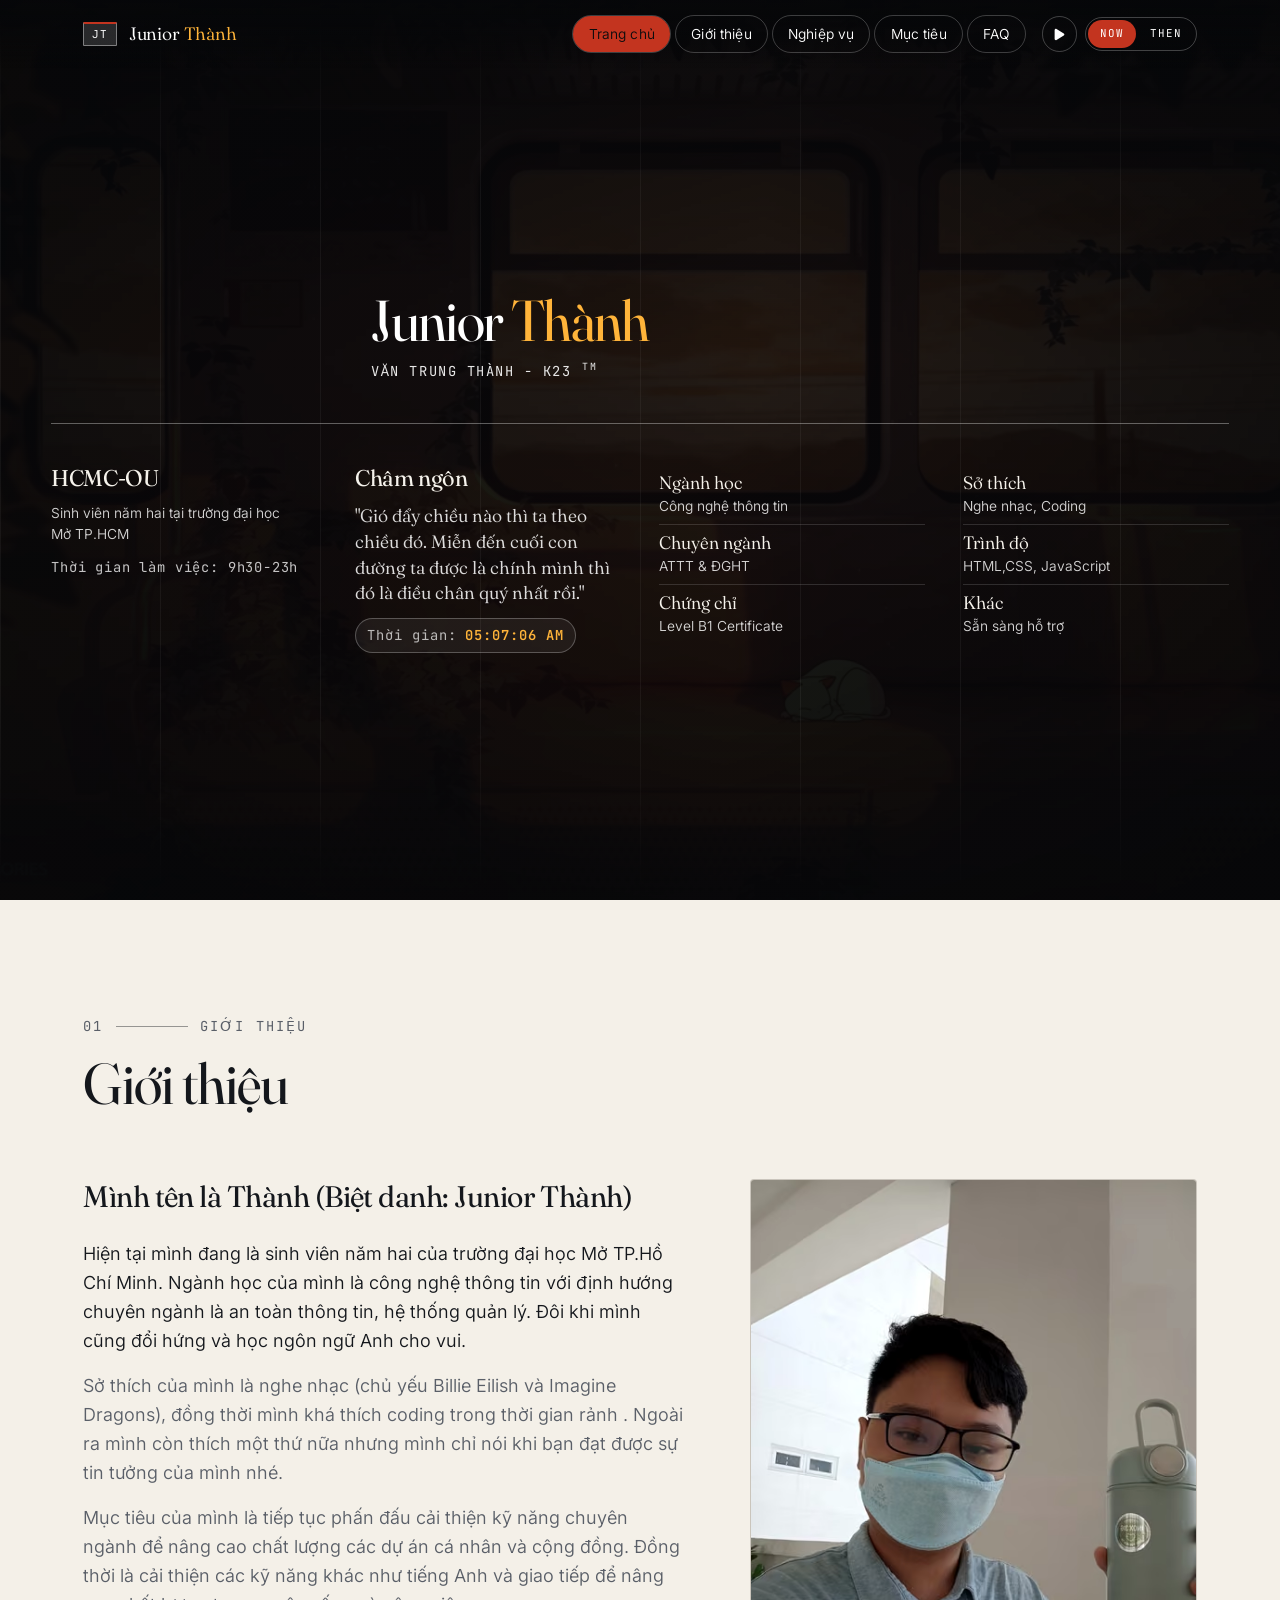
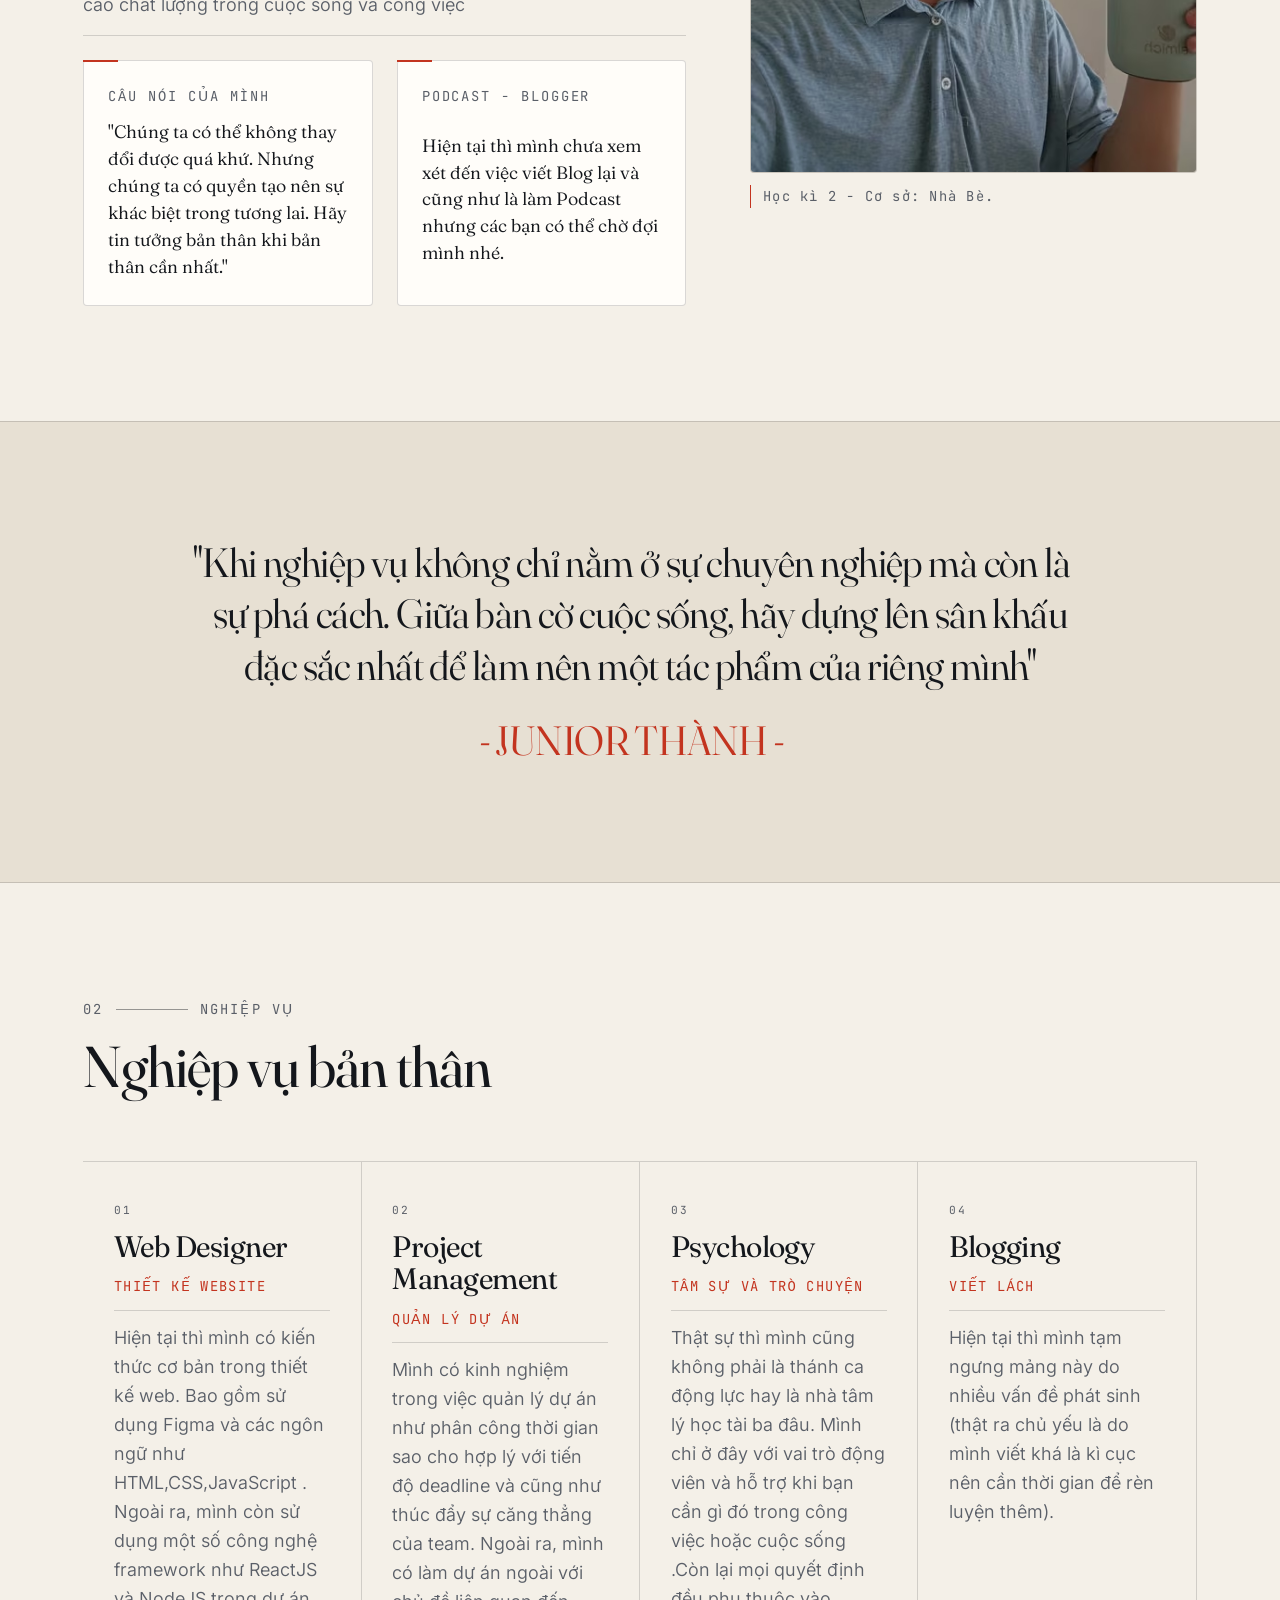
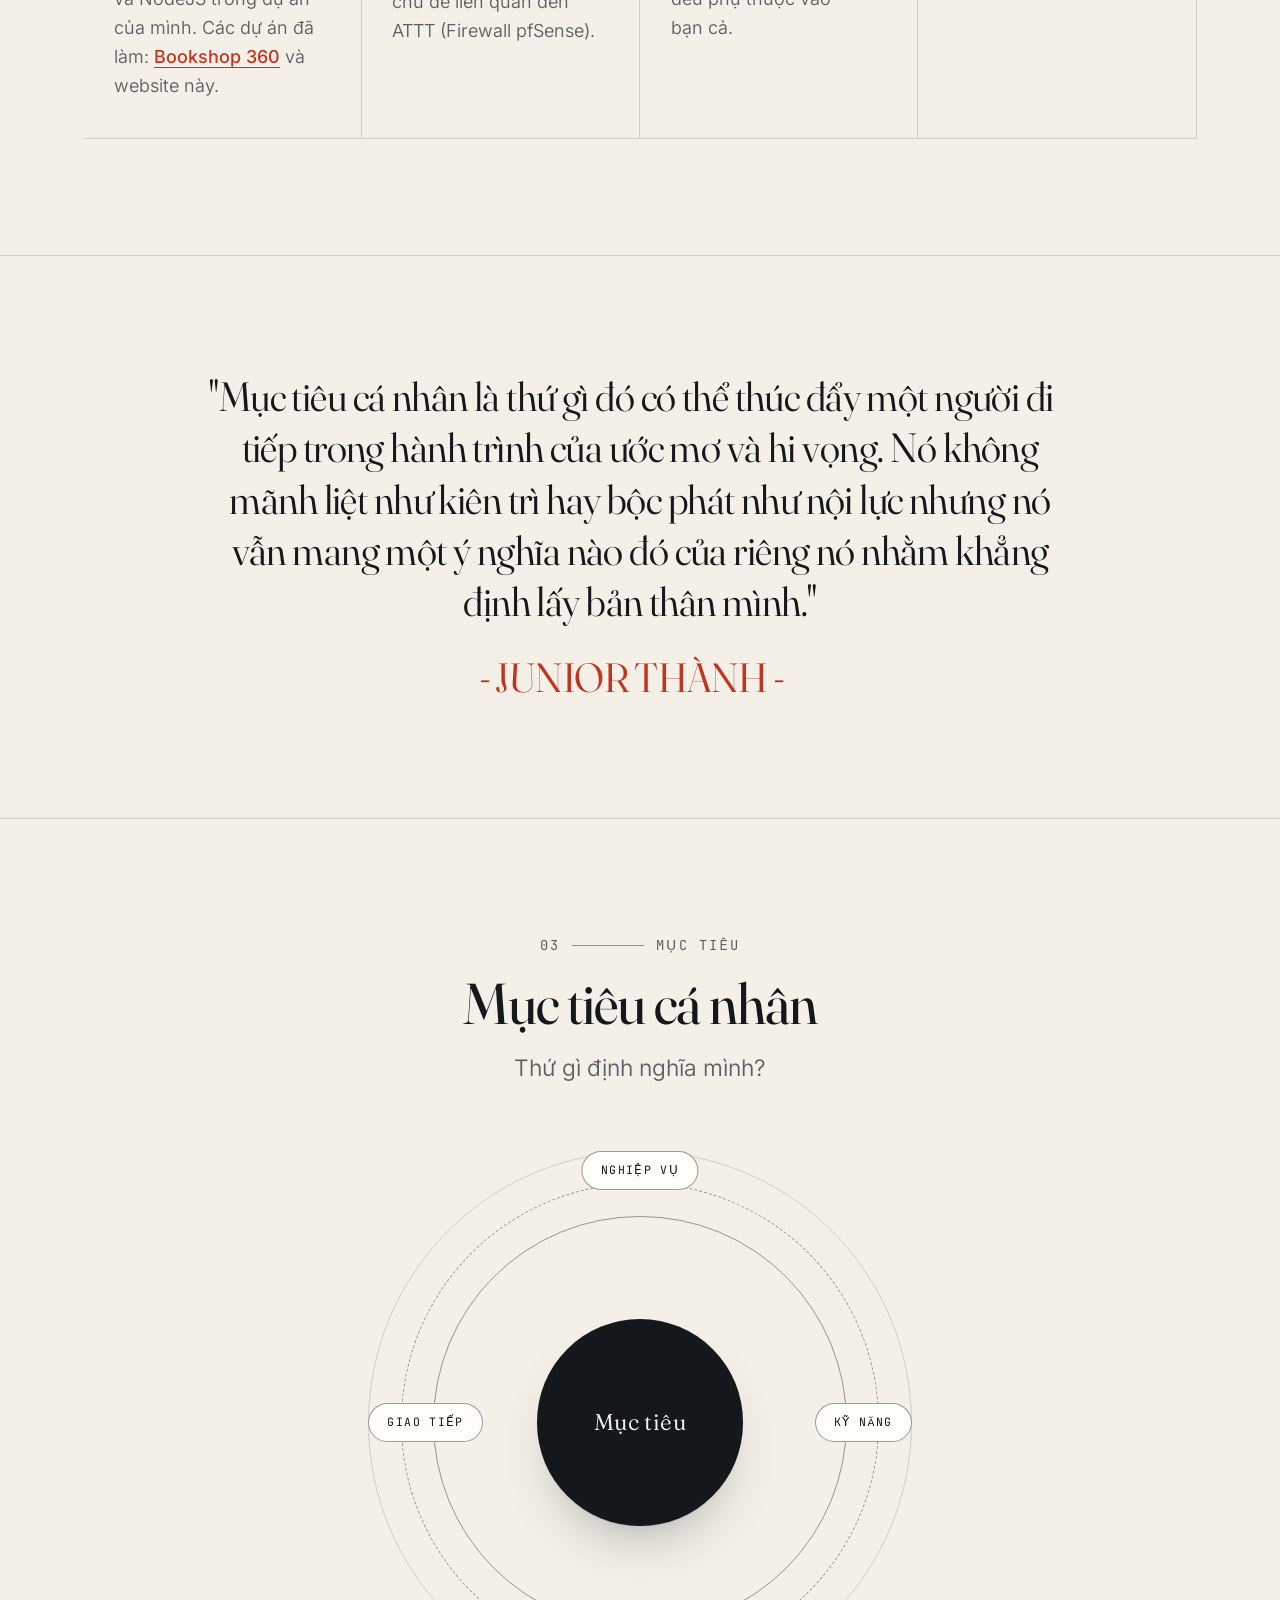
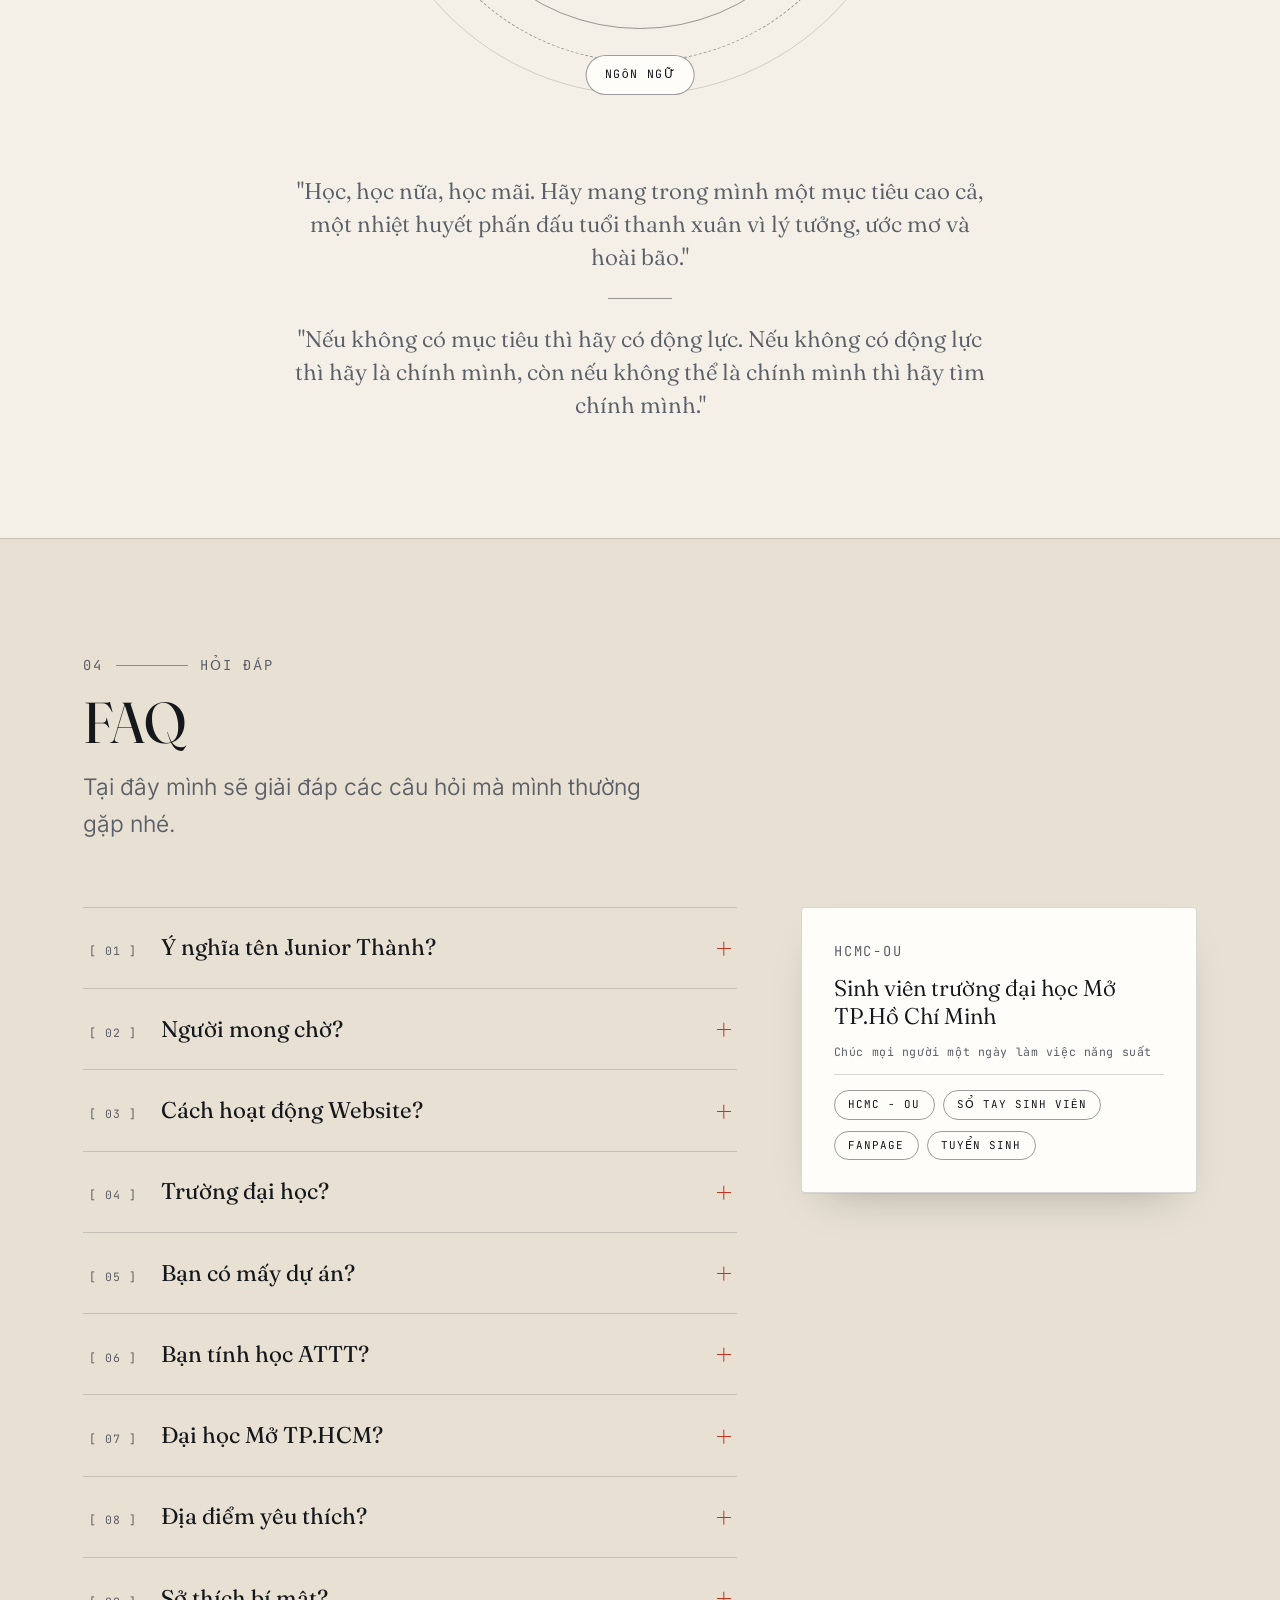
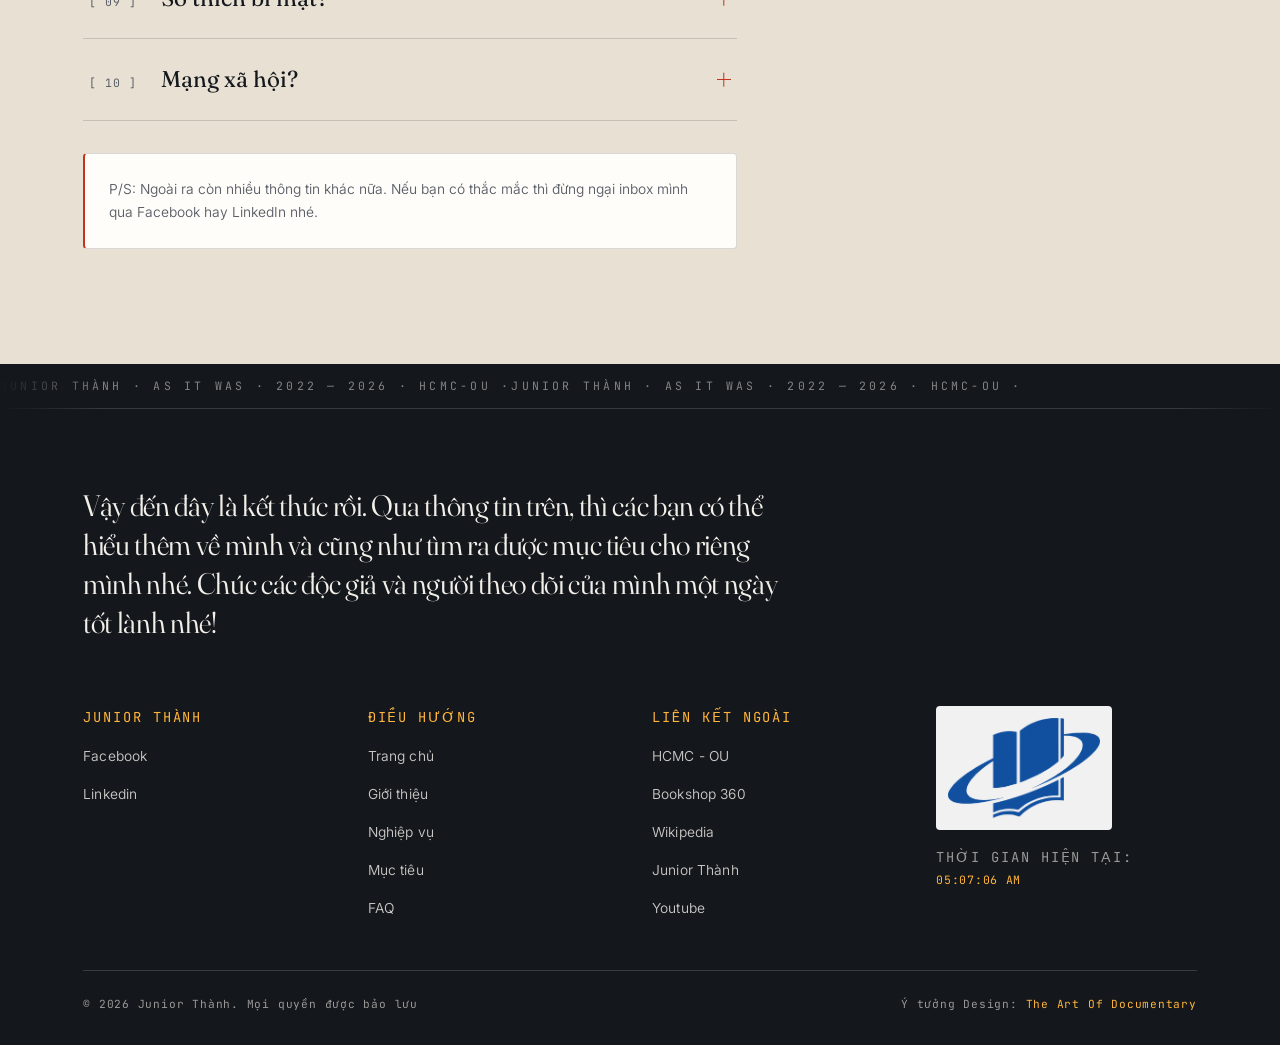
==== commit 19b00d17: "Remove all comments from the source 3274 -> 3135 lines across 8 files. 404.html had none to remove. " ====
--- a/index.html
+++ b/index.html
@@ -30,7 +30,6 @@
 <meta name="twitter:description" content="Trang nhà của Junior Thành. Sinh viên năm hai đại học Mở TP.Hồ Chí Minh">
 <meta name="twitter:image" content="https://juniorthanhbq.github.io/Old-Website-Restoration/assets/img/og.png">
 
-<!-- the 2022 favicon, restored: /icon.png from the original build, re-cut to each size -->
 <link rel="icon" href="./assets/favicon.ico" sizes="16x16 32x32 48x48 64x64">
 <link rel="icon" href="./assets/img/favicon-16.png" sizes="16x16" type="image/png">
 <link rel="icon" href="./assets/img/favicon-32.png" sizes="32x32" type="image/png">
@@ -95,14 +94,11 @@
   </div>
 </header>
 
-<!-- Two tracks, chained like the 2022 player. Sources are attached on first
-     press so the audio costs nothing to visitors who never press play. -->
 <audio id="music-a" preload="none" data-src="./assets/media/as-it-was-1.mp3"></audio>
 <audio id="music-b" preload="none" data-src="./assets/media/as-it-was-2.mp3"></audio>
 
 <main id="main">
 
-  <!-- ───────────────────────────────────────────── hero ── -->
   <section class="hero" id="trang-chu" aria-labelledby="hero-title">
     <div class="hero__media" aria-hidden="true">
       <img class="hero__poster" src="./assets/img/hero-poster.webp" width="1280" height="720"
@@ -114,10 +110,6 @@
       <div class="hero__grid-ticks"></div>
     </div>
 
-    <!-- The 2022 front page: the name sits indented under the nav, a hairline
-         draws across the full width, and four columns of plain facts hang from
-         it. The plate/badge vocabulary of the first pass is gone on purpose —
-         this is the original composition, restated in the present type. -->
     <div class="hero__layout">
       <div class="hero__name">
         <h1 class="hero__title" id="hero-title">Junior <span class="hero__title-accent">Thành</span></h1>
@@ -163,7 +155,6 @@
     </div>
   </section>
 
-  <!-- ──────────────────────────────────────────── about ── -->
   <section class="about section" id="gioi-thieu" aria-labelledby="about-title">
     <span class="anchor-alias" id="about" aria-hidden="true"></span>
     <div class="shell">
@@ -211,7 +202,6 @@
     </div>
   </section>
 
-  <!-- ────────────────────────────────────── interlude 1 ── -->
   <div class="interlude">
     <div class="shell">
       <blockquote class="interlude__quote">
@@ -221,7 +211,6 @@
     </div>
   </div>
 
-  <!-- ──────────────────────────────────────────── roles ── -->
   <section class="roles section" id="nghiep-vu" aria-labelledby="roles-title">
     <span class="anchor-alias" id="role" aria-hidden="true"></span>
     <div class="shell">
@@ -263,7 +252,6 @@
     </div>
   </section>
 
-  <!-- ────────────────────────────────────── interlude 2 ── -->
   <div class="interlude interlude--alt">
     <div class="shell">
       <blockquote class="interlude__quote">
@@ -273,7 +261,6 @@
     </div>
   </div>
 
-  <!-- ──────────────────────────────────────────── goals ── -->
   <section class="goals section" id="muc-tieu" aria-labelledby="goals-title">
     <span class="anchor-alias" id="goal" aria-hidden="true"></span>
     <div class="shell">
@@ -304,7 +291,6 @@
     </div>
   </section>
 
-  <!-- ────────────────────────────────────────────── faq ── -->
   <section class="faq section" id="faq" aria-labelledby="faq-title">
     <span class="anchor-alias" id="FAQ" aria-hidden="true"></span>
     <div class="shell">
--- a/assets/css/fonts.css
+++ b/assets/css/fonts.css
@@ -1,7 +1,3 @@
-/* Self-hosted webfonts, subsetted to the glyphs this site actually uses.
-   Generated by tools/build-fonts.py — do not edit by hand.
-   Fraunces, Inter, JetBrains Mono — SIL Open Font License 1.1. */
-
 @font-face {
   font-family: 'Fraunces';
   font-style: normal;
--- a/assets/css/style.css
+++ b/assets/css/style.css
@@ -1,14 +1,8 @@
-/* ============================================================
-   Junior Thành — "As It Was"
-   Two rooms, one house.  Now (bone) ⟷ Then (2022 amber glass)
-   ============================================================ */
 
 @layer reset, tokens, base, layout, components, utilities;
 
-/* ─────────────────────────────────────────────── tokens ── */
 @layer tokens {
   :root {
-    /* type */
     --font-display: "Fraunces", "Iowan Old Style", "Palatino Linotype", Georgia, serif;
     --font-body: "Inter", -apple-system, BlinkMacSystemFont, "Segoe UI", Roboto, sans-serif;
     --font-mono: "JetBrains Mono", ui-monospace, "SF Mono", Menlo, monospace;
@@ -21,23 +15,19 @@
     --step-4: clamp(2rem, 1.35rem + 3.2vw, 3.6rem);
     --step-5: clamp(2.6rem, 1.35rem + 6vw, 6rem);
 
-    /* space */
     --sp-1: 0.25rem; --sp-2: 0.5rem;  --sp-3: 0.75rem; --sp-4: 1rem;
     --sp-5: 1.5rem;  --sp-6: 2rem;    --sp-7: 3rem;    --sp-8: 4rem;
     --sp-9: 6rem;    --sp-10: 8rem;   --sp-11: 12rem;
 
-    /* shape */
     --r-sm: 2px; --r-md: 4px; --r-lg: 6px; --r-pill: 999px;
     --shell: 76rem;
     --gutter: clamp(1.15rem, 4vw, 4rem);
     --measure: 68ch;
 
-    /* motion */
     --ease: cubic-bezier(0.22, 0.61, 0.36, 1);
     --dur: 260ms;
   }
 
-  /* ── Now: warm bone, ink, signal red ── */
   :root,
   [data-theme="now"] {
     --canvas: #F4F0E8;
@@ -61,7 +51,6 @@
     --theme-color: #F4F0E8;
   }
 
-  /* ── Then: the 2022 room ── */
   [data-theme="then"] {
     --canvas: #0B0C0E;
     --canvas-deep: #141619;
@@ -85,7 +74,6 @@
   }
 }
 
-/* ──────────────────────────────────────────────── reset ── */
 @layer reset {
   *, *::before, *::after { box-sizing: border-box; }
   * { margin: 0; }
@@ -100,7 +88,6 @@
   h1, h2, h3, h4 { font-weight: 400; line-height: 1.06; letter-spacing: -0.018em; }
 }
 
-/* ───────────────────────────────────────────────── base ── */
 @layer base {
   body {
     background: var(--canvas);
@@ -166,7 +153,6 @@
   }
 }
 
-/* ─────────────────────────────────────────────── layout ── */
 @layer layout {
   .shell {
     width: 100%;
@@ -238,10 +224,8 @@
   }
 }
 
-/* ─────────────────────────────────────────── components ── */
 @layer components {
 
-  /* ── scroll progress ── */
   .scroll-progress {
     position: fixed;
     inset-block-start: 0;
@@ -259,7 +243,6 @@
     transition: width 90ms linear;
   }
 
-  /* ── header ── */
   .site-header {
     position: fixed;
     inset-block-start: 0;
@@ -281,8 +264,6 @@
     transition: opacity var(--dur) var(--ease);
   }
   .site-header:not(.is-stuck) {
-    /* a dark shelf: legible over any frame of the hero video, and a true
-       background colour for contrast calculation rather than a borrowed one */
     background: linear-gradient(180deg, rgba(6, 7, 9, 0.78) 0%, rgba(6, 7, 9, 0.46) 62%, rgba(6, 7, 9, 0) 100%);
   }
   .site-header.is-stuck {
@@ -409,7 +390,6 @@
     color: var(--accent-ink);
   }
 
-  /* ── music toggle (the 2022 header had one; it streams song.mp3/song2.mp3) ── */
   .music-toggle {
     position: relative;
     display: grid;
@@ -492,10 +472,6 @@
     line-height: 1.9;
   }
 
-  /* ── hero ──
-   Composition follows the 2022 front page: full-bleed video, an indented name
-   block, a hairline across the full width, then four columns hanging from it.
-   What is new is the type scale, the grid and the two-palette system. */
   .hero {
     position: relative;
     display: flex;
@@ -544,8 +520,6 @@
     opacity: 0.5;
   }
 
-  /* the prototype runs this block nearly edge to edge — the hairline and the
-     four columns span the viewport, not the narrower reading shell */
   .hero__layout {
     width: 100%;
     padding-inline: var(--gutter);
@@ -553,8 +527,6 @@
     gap: clamp(1.5rem, 3.2vw, 2.75rem);
   }
 
-  /* indented under the wordmark, where 2022 put it: the name block starts a
-     quarter of the way across, so the column row can run under it */
   .hero__name {
     display: grid;
     gap: var(--sp-2);
@@ -649,9 +621,6 @@
     min-width: 8.6ch;
   }
 
-  /* the 2022 fact lists: a serif label over its value, hairline between entries
-     — same weight as the headings in the other columns, so all four columns of
-     the row read in parallel, as they did in the prototype */
   .facts { display: grid; gap: 0; }
   .facts__row {
     display: grid;
@@ -674,7 +643,6 @@
     color: rgba(255, 255, 255, 0.82);
   }
 
-  /* ── about ── */
   .about { background: var(--canvas); }
 
   .about__grid {
@@ -685,8 +653,6 @@
   }
 
   .about__prose { display: grid; gap: var(--sp-4); max-width: var(--measure); }
-  /* --measure is a ch-based ceiling, but at 768px the single-column layout would
-     otherwise stretch prose to ~87 characters per line */
   @media (max-width: 62rem) {
     .about__prose { max-width: min(100%, 34rem); }
     .interlude__quote p, .goals__quotes, .site-footer__closing { max-width: 34rem; }
@@ -757,7 +723,6 @@
     border-inline-start: 1px solid var(--accent);
   }
 
-  /* ── interlude ── */
   .interlude {
     background: var(--canvas-deep);
     color: var(--ink);
@@ -788,7 +753,6 @@
     color: var(--accent);
   }
 
-  /* ── roles ── */
   .roles__grid {
     display: grid;
     grid-template-columns: repeat(auto-fit, minmax(17rem, 1fr));
@@ -831,7 +795,6 @@
   }
   .role-card a { font-weight: 500; }
 
-  /* ── goals / ikigai ── */
   .goals { background: var(--canvas); overflow: hidden; }
 
   .ikigai {
@@ -851,7 +814,6 @@
     border: 1px solid var(--rule);
   }
   .ikigai__ring--2 { width: 76%; height: 76%; border-color: var(--rule-strong); }
-  /* the rotating-stage motif, still turning in the goals diagram */
   @keyframes spin { to { transform: rotate(360deg); } }
   .ikigai__ring--spin {
     width: 88%;
@@ -932,7 +894,6 @@
     margin-inline: auto;
   }
 
-  /* ── faq ── */
   .faq { background: var(--canvas-deep); border-block-start: 1px solid var(--rule); }
 
   .faq__grid {
@@ -1062,7 +1023,6 @@
   }
   .chip:hover { background: var(--accent); color: var(--accent-ink); border-color: var(--accent); opacity: 1; }
 
-  /* ── footer ── */
   .site-footer {
     background: var(--canvas-ink);
     color: #F2EFE9;
@@ -1105,8 +1065,6 @@
 
   .site-footer__grid {
     display: grid;
-    /* four columns on wide screens, two on tablet — never an orphaned 4th item
-       on its own row (auto-fit produced 3 tracks and a dangling card at 768px) */
     grid-template-columns: repeat(4, minmax(0, 1fr));
     gap: var(--sp-6) var(--sp-5);
     padding-block-end: clamp(2rem, 4vw, 3rem);
@@ -1131,7 +1089,6 @@
   .footer-links a:hover { color: #FFB43A; border-block-end-color: rgba(255, 180, 58, 0.5); opacity: 1; }
 
   .site-footer__col--brand { gap: var(--sp-4); }
-  /* a normal cell, not span-2: four items on two tracks fills 2+2 with no gap */
   @media (max-width: 26rem) { .site-footer__col--brand { grid-column: span 2; } }
   .site-footer__logo {
     width: 100%;
@@ -1160,7 +1117,6 @@
   .site-footer__credit a { color: #FFB43A; text-decoration: none; }
   .site-footer__credit a:hover { text-decoration: underline; }
 
-  /* ── reveal-on-scroll ── */
   .reveal { opacity: 0; transform: translateY(14px); transition: opacity 520ms var(--ease), transform 520ms var(--ease); }
   .reveal.is-in { opacity: 1; transform: none; }
   .reveal[data-delay="1"] { transition-delay: 70ms; }
@@ -1168,7 +1124,6 @@
   .reveal[data-delay="3"] { transition-delay: 210ms; }
 }
 
-/* ──────────────────────────────────────────── utilities ── */
 @layer utilities {
   @media (max-width: 62rem) {
     .nav { display: none; }
@@ -1193,15 +1148,11 @@
   }
 
   @media (max-width: 30rem) {
-    /* one column on a phone: the protoype's four-up row would be ~80px wide each */
     .hero__columns { grid-template-columns: 1fr; gap: var(--sp-4); }
   }
 
   @media (max-width: 23rem) {
     .ikigai__node { font-size: 0.58rem; padding: 0.4rem 0.62rem; letter-spacing: 0.06em; }
-    /* At 320px the wordmark + music + theme switch + menu button need 307px inside
-       a 283px content box, so the menu button hung 5px past the clipped edge.
-       Tighten the controls rather than dropping any of them. */
     .site-header__inner { gap: var(--sp-2); }
     .wordmark { gap: var(--sp-2); }
     .wordmark__text { font-size: 0.9rem; }
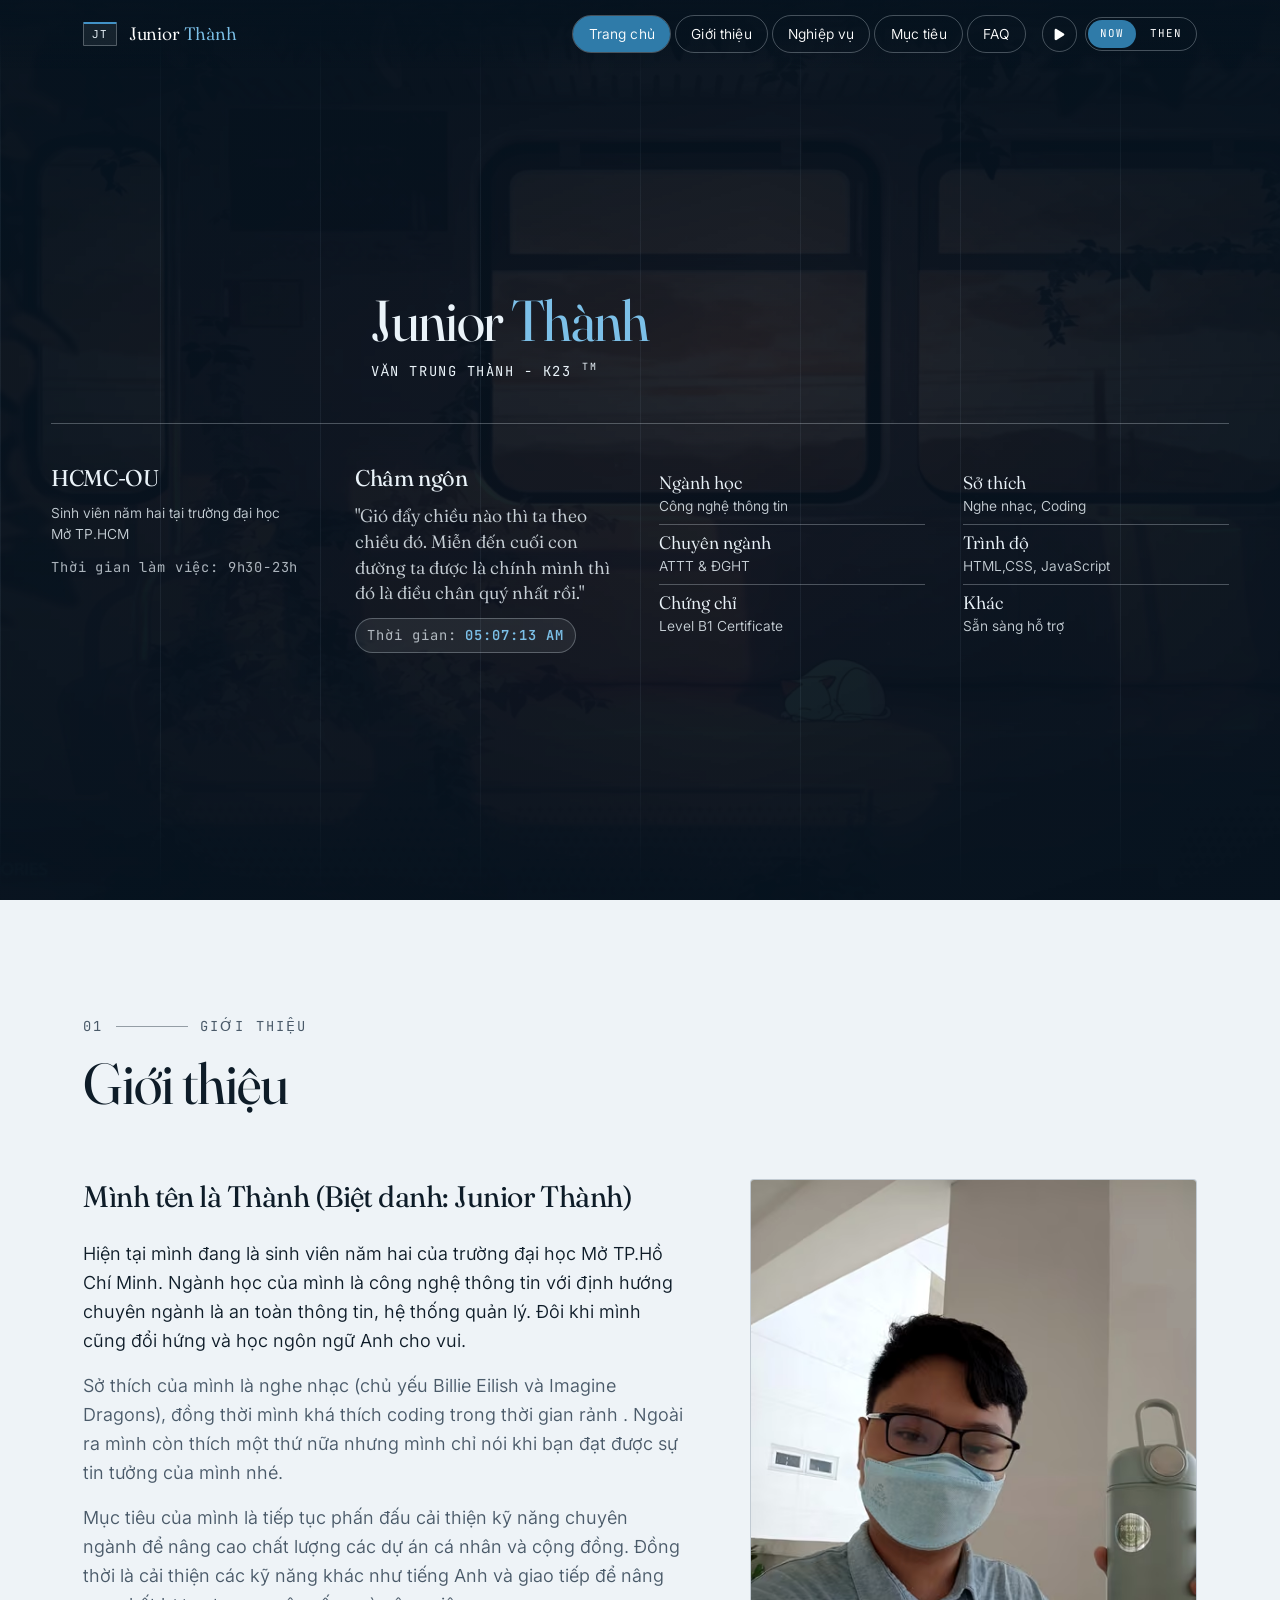
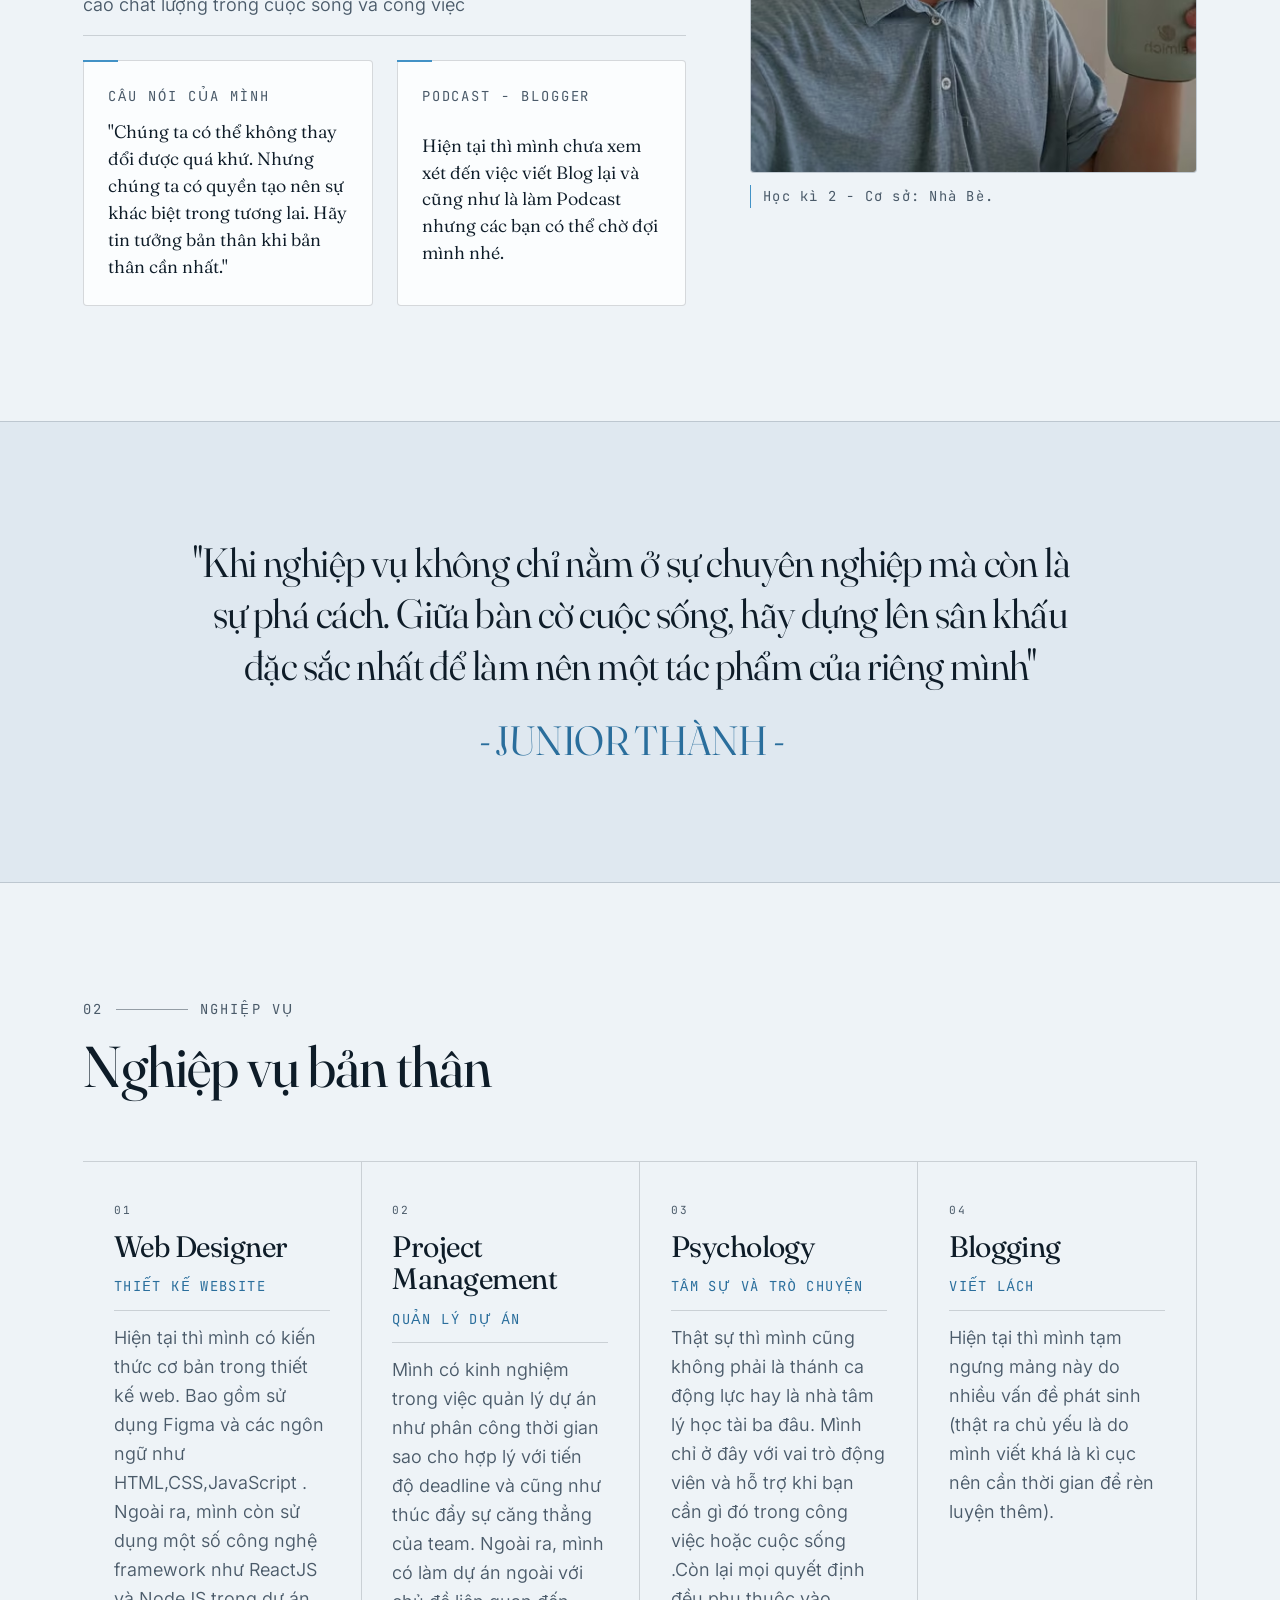
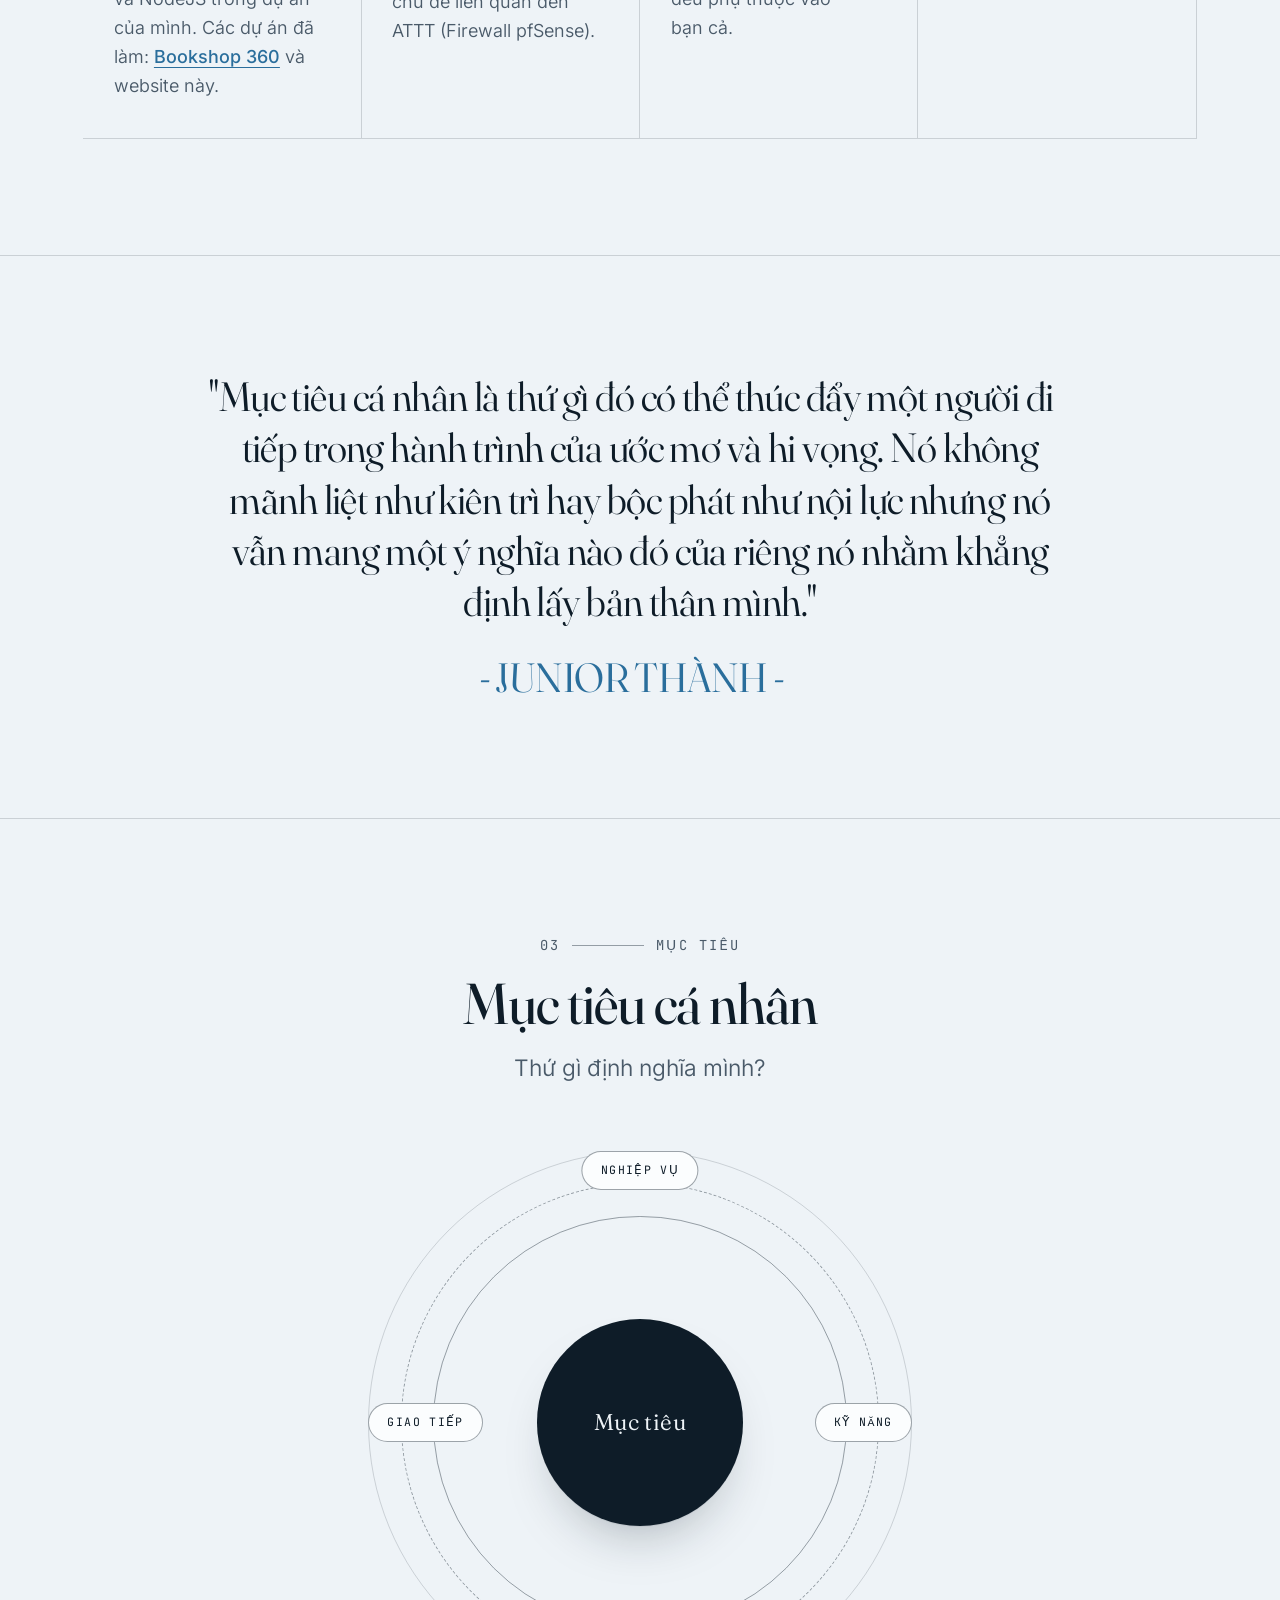
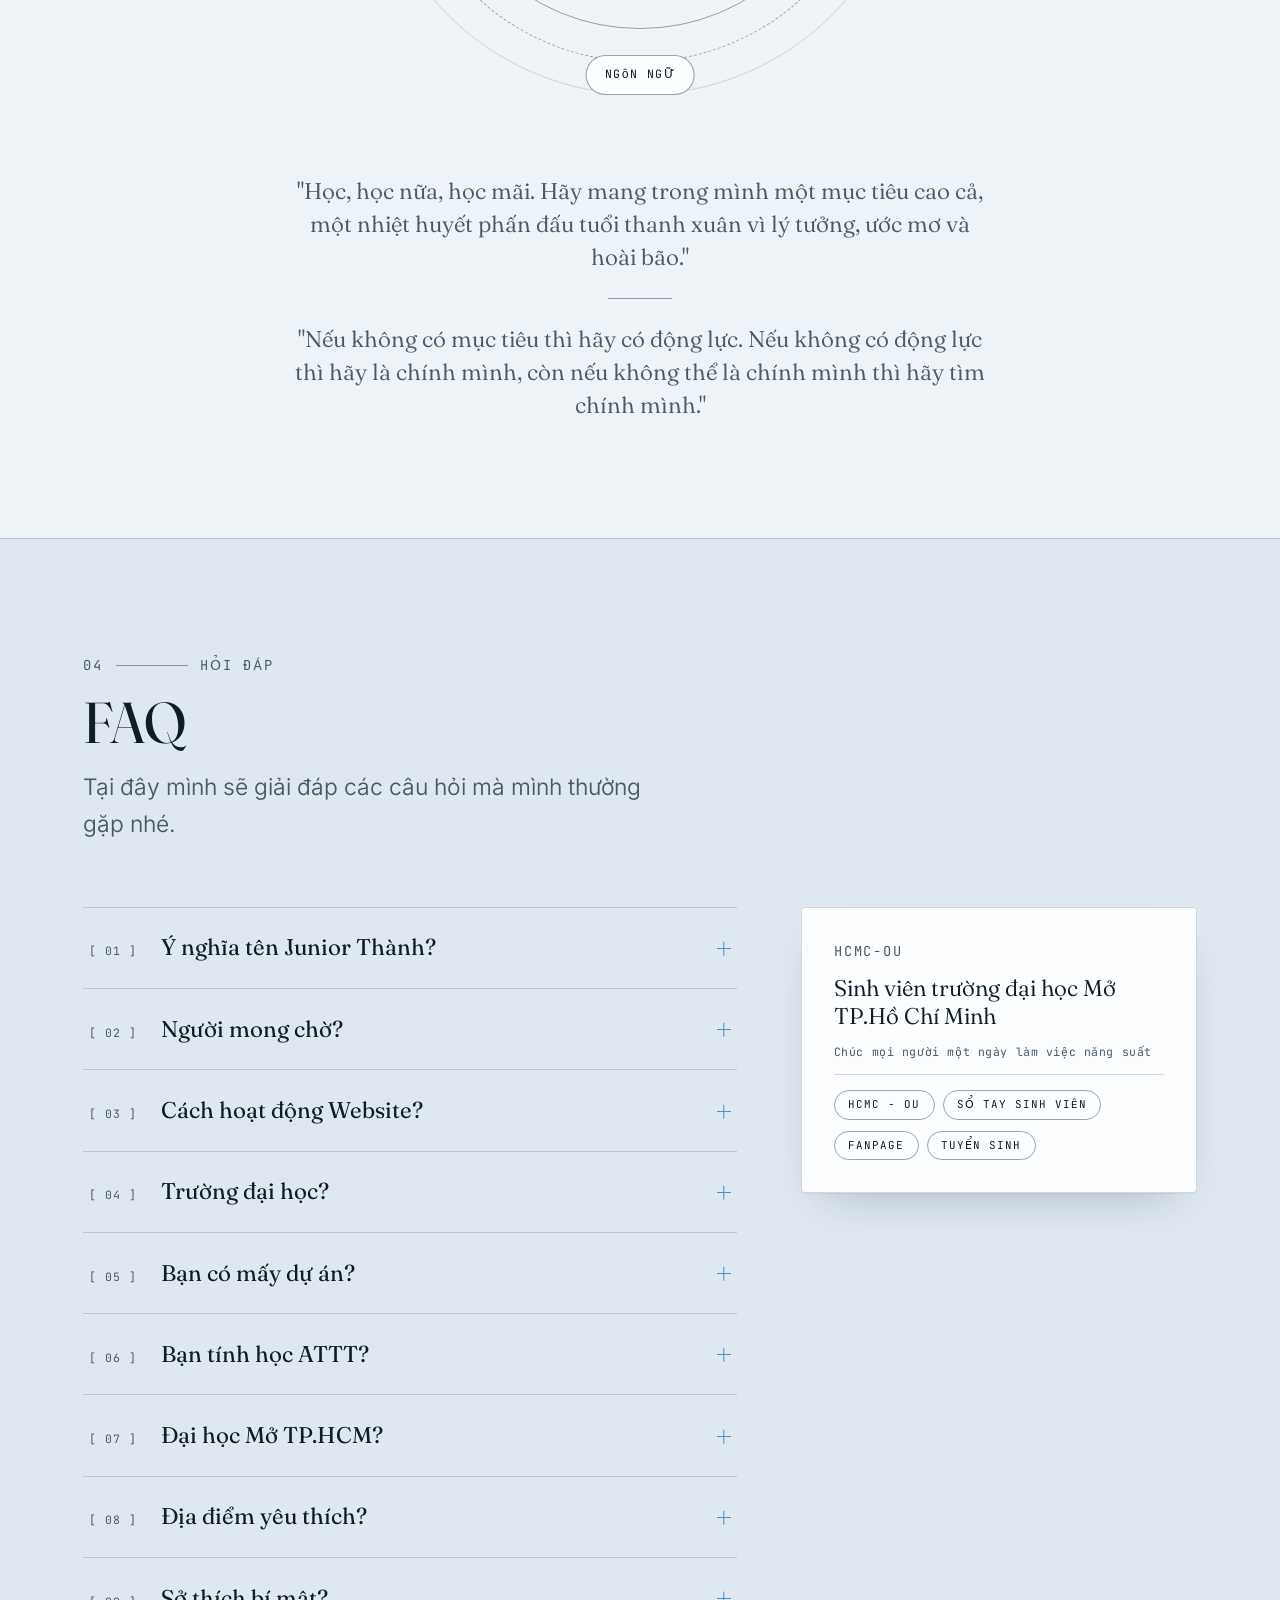
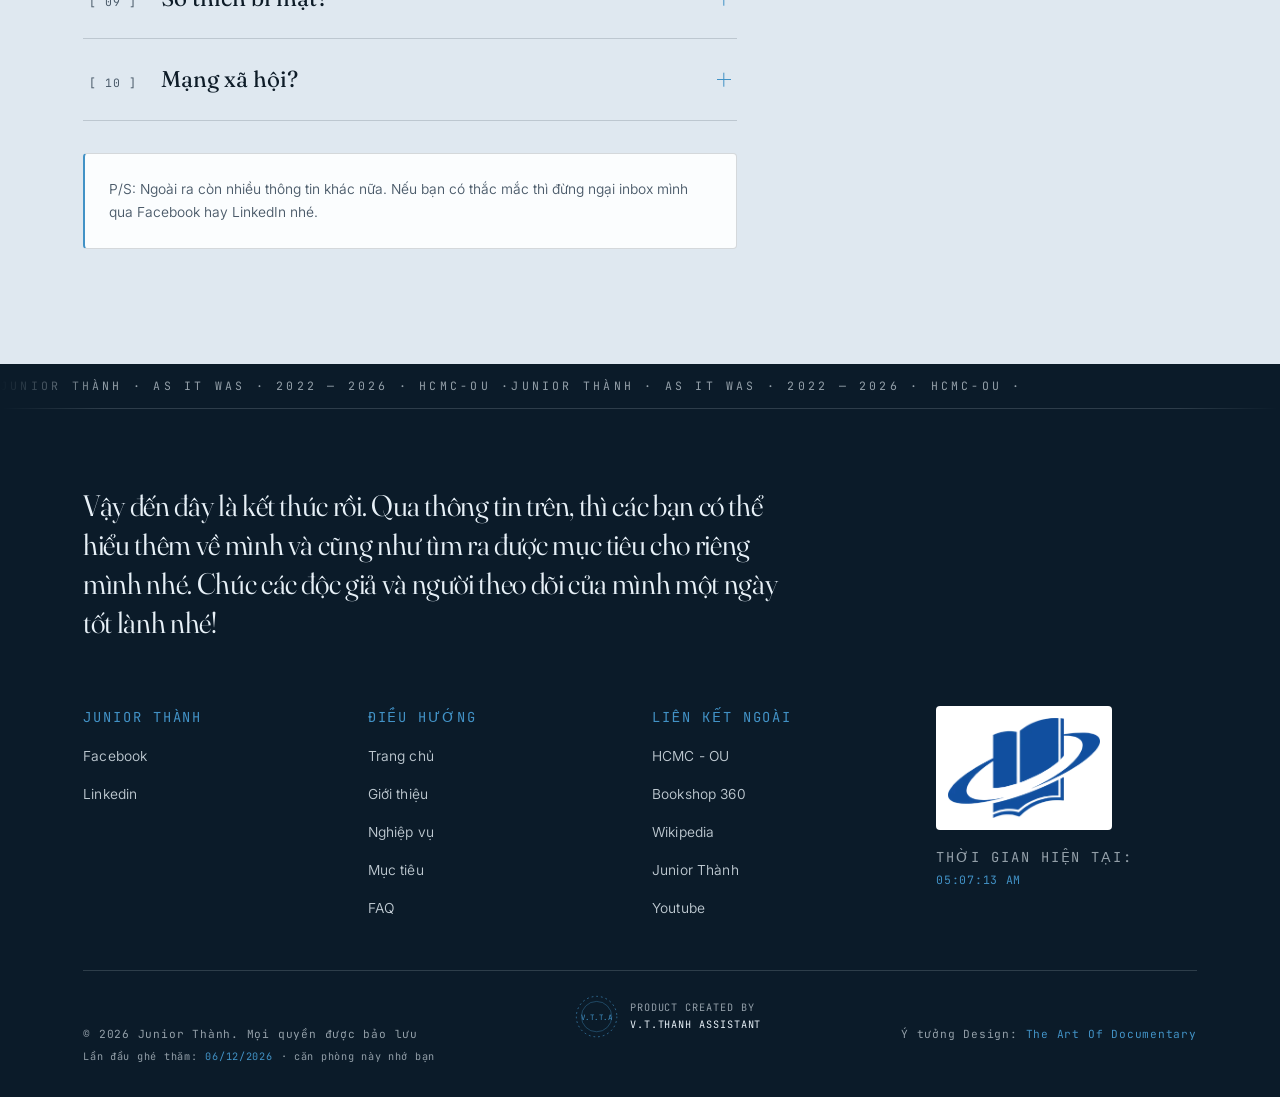
==== commit 1f567baf: "Re-light the Now room to #4292C6, one song per room, signature HUD The Now room moves from warm bone" ====
--- a/index.html
+++ b/index.html
@@ -10,9 +10,9 @@
 <meta name="description" content="Xin chào! Mình là Junior Thành, hiện đang là sinh viên năm 2 tại Đại học Mở TP.Hồ Chí Minh. Mình đang theo học ngành CNTT và mình mong rằng chúng ta có thể cùng nhau học tập và phát triển nhé.">
 <meta name="keywords" content="OU, Junior Thành, Nhà Bè, Đại học Mở, Đại học Mở TP.HCM, HCMC-OU, năm 2">
 <meta name="author" content="Junior Thành">
+<meta name="generator" content="V.T.Thanh Assistant">
 <meta name="copyright" content="© 2024 Junior Thành, Mọi bản quyền được bảo lưu!">
-<meta name="theme-color" content="#F4F0E8" media="(prefers-color-scheme: light)">
-<meta name="theme-color" content="#0B0C0E" media="(prefers-color-scheme: dark)">
+<meta name="theme-color" content="#EEF3F7">
 <link rel="canonical" href="https://juniorthanhbq.github.io/Old-Website-Restoration/">
 
 <meta property="og:site_name" content="Junior Thành">
@@ -78,6 +78,14 @@
         <span class="menu-toggle__bars" aria-hidden="true"><i></i><i></i></span>
       </button>
     </div>
+
+    <section class="liner" id="liner" hidden aria-label="Ghi chú bản thu">
+      <p class="liner__label"><span class="liner__dot" aria-hidden="true"></span>Đang phát</p>
+      <p class="liner__song" id="liner-song">everything i wanted</p>
+      <p class="liner__artist" id="liner-artist">Billie Eilish</p>
+      <p class="liner__eq" aria-hidden="true"><i></i><i></i><i></i><i></i><i></i></p>
+      <p class="liner__credit">Product created by <span>V.T.Thanh Assistant.</span></p>
+    </section>
   </div>
 
   <div class="mobile-menu" id="mobile-menu" hidden>
@@ -94,8 +102,10 @@
   </div>
 </header>
 
-<audio id="music-a" preload="none" data-src="./assets/media/as-it-was-1.mp3"></audio>
-<audio id="music-b" preload="none" data-src="./assets/media/as-it-was-2.mp3"></audio>
+<audio id="music-now" preload="none" loop data-src="./assets/media/everything-i-wanted.mp3"
+       data-title="everything i wanted" data-artist="Billie Eilish"></audio>
+<audio id="music-then" preload="none" loop data-src="./assets/media/as-it-was.mp3"
+       data-title="As It Was" data-artist="Harry Styles"></audio>
 
 <main id="main">
 
@@ -499,7 +509,24 @@
     </div>
 
     <div class="site-footer__bottom">
-      <p>© <span id="year">2026</span> Junior Thành. Mọi quyền được bảo lưu</p>
+      <div class="site-footer__legal">
+        <p>© <span id="year">2026</span> Junior Thành. Mọi quyền được bảo lưu</p>
+        <p class="capsule" id="capsule" hidden>
+          <span>Lần đầu ghé thăm:</span>
+          <span class="capsule__date" id="capsule-date"></span>
+          <span>· căn phòng này nhớ bạn</span>
+        </p>
+      </div>
+
+      <div class="signature">
+        <svg class="signature__seal" viewBox="0 0 64 64" width="43" height="43" aria-hidden="true" focusable="false">
+          <circle class="seal__ring--dashed" cx="32" cy="32" r="30" fill="none" stroke="currentColor" stroke-width="1" stroke-dasharray="2.5 4.5"/>
+          <circle cx="32" cy="32" r="22.5" fill="none" stroke="currentColor" stroke-width="1" opacity="0.55"/>
+          <text x="32" y="36.5" text-anchor="middle" fill="currentColor">V.T.T.A</text>
+        </svg>
+        <p class="signature__text">Product created by<br><span class="signature__name">V.T.Thanh Assistant</span></p>
+      </div>
+
       <p class="site-footer__credit">Ý tưởng Design: <a href="https://theartofdocumentary.com/" target="_blank" rel="noopener noreferrer">The Art Of Documentary</a></p>
     </div>
   </div>
--- a/assets/css/style.css
+++ b/assets/css/style.css
@@ -26,44 +26,88 @@
 
     --ease: cubic-bezier(0.22, 0.61, 0.36, 1);
     --dur: 260ms;
+
+    --hero-scrim:
+      linear-gradient(180deg, rgba(var(--hero-tint), 0.92) 0%, rgba(var(--hero-tint), 0.74) 40%, rgba(var(--hero-tint), 0.94) 100%),
+      linear-gradient(94deg, rgba(var(--hero-tint), 0.86) 0%, rgba(var(--hero-tint), 0.55) 58%, rgba(var(--hero-tint), 0.84) 100%);
+    --header-scrim: linear-gradient(180deg, rgba(var(--hero-tint), 0.78) 0%, rgba(var(--hero-tint), 0.46) 62%, rgba(var(--hero-tint), 0) 100%);
   }
 
   :root,
   [data-theme="now"] {
-    --canvas: #F4F0E8;
-    --canvas-deep: #E7E0D3;
-    --canvas-ink: #14171C;
-    --ink: #14171C;
-    --ink-soft: #5A5F68;
-    --rule: rgba(20, 23, 28, 0.16);
-    --rule-strong: rgba(20, 23, 28, 0.42);
-    --accent: #C3341F;
+    --canvas: #EEF3F7;
+    --canvas-deep: #DFE8F0;
+    --canvas-ink: #0B1B29;
+    --ink: #0E1C28;
+    --ink-soft: #4A5A69;
+    --rule: rgba(14, 28, 40, 0.16);
+    --rule-strong: rgba(14, 28, 40, 0.40);
+    --accent: #4292C6;
+    --accent-text: #2A6E9C;
+    --accent-fill: #2F7BA9;
     --accent-ink: #FFFFFF;
-    --accent-soft: rgba(195, 52, 31, 0.10);
-    --surface: #FFFDF9;
-    --surface-2: #EDE7DB;
+    --accent-soft: rgba(66, 146, 198, 0.12);
+    --surface: #FBFDFE;
+    --surface-2: #E4ECF3;
+    --card-bg: #FBFDFE;
+    --logo-plate: #FFFFFF;
+    --hero-bg: #06131F;
+    --hero-tint: 6, 19, 31;
+    --hero-accent: #7CC0E8;
+    --hero-tick: rgba(178, 216, 240, 0.14);
+    --hero-media-filter: saturate(0.78) contrast(1.05) hue-rotate(-12deg);
+    --on-dark: #EAF3F9;
+    --on-dark-soft: rgba(234, 243, 249, 0.84);
+    --on-dark-quiet: rgba(234, 243, 249, 0.72);
+    --on-dark-rule: rgba(234, 243, 249, 0.28);
+    --on-dark-chip: rgba(234, 243, 249, 0.07);
+    --deep-bg: #0B1B29;
+    --deep-ink: #E7F0F7;
+    --deep-soft: rgba(231, 240, 247, 0.82);
+    --deep-quiet: rgba(231, 240, 247, 0.62);
+    --deep-rule: rgba(231, 240, 247, 0.16);
     --on-media: #FFFFFF;
     --on-media-soft: rgba(255, 255, 255, 0.80);
-    --scrim-a: rgba(10, 12, 15, 0.72);
-    --scrim-b: rgba(10, 12, 15, 0.34);
-    --shadow: 0 1px 0 rgba(20, 23, 28, 0.05), 0 20px 44px -26px rgba(20, 23, 28, 0.35);
-    --shadow-lift: 0 1px 0 rgba(20, 23, 28, 0.06), 0 28px 56px -28px rgba(20, 23, 28, 0.42);
-    --theme-color: #F4F0E8;
+    --scrim-a: rgba(6, 19, 31, 0.72);
+    --scrim-b: rgba(6, 19, 31, 0.34);
+    --shadow: 0 1px 0 rgba(14, 28, 40, 0.05), 0 20px 44px -26px rgba(14, 28, 40, 0.32);
+    --shadow-lift: 0 1px 0 rgba(14, 28, 40, 0.06), 0 28px 56px -28px rgba(14, 28, 40, 0.38);
+    --theme-color: #EEF3F7;
   }
 
   [data-theme="then"] {
     --canvas: #0B0C0E;
     --canvas-deep: #141619;
-    --canvas-ink: #0B0C0E;
+    --canvas-ink: #06070A;
     --ink: #F2EFE9;
     --ink-soft: #A8AEB8;
     --rule: rgba(242, 239, 233, 0.18);
     --rule-strong: rgba(242, 239, 233, 0.46);
     --accent: #FFA200;
+    --accent-text: #FFA200;
+    --accent-fill: #FFA200;
     --accent-ink: #0B0C0E;
     --accent-soft: rgba(255, 162, 0, 0.14);
     --surface: rgba(255, 255, 255, 0.05);
     --surface-2: #1A1D21;
+    --card-bg: #16191D;
+    /* the OU mark is artwork on white; the plate keeps its temperature in this room */
+    --logo-plate: #EDE8DE;
+    --hero-bg: #0B0C0E;
+    --hero-tint: 6, 7, 9;
+    --hero-accent: #FFB43A;
+    --hero-tick: rgba(255, 255, 255, 0.10);
+    --hero-media-filter: saturate(1.02) contrast(1.02) sepia(0.10);
+    --on-dark: #F6F3EC;
+    --on-dark-soft: rgba(255, 255, 255, 0.82);
+    --on-dark-quiet: rgba(255, 255, 255, 0.72);
+    --on-dark-rule: rgba(255, 255, 255, 0.28);
+    --on-dark-chip: rgba(255, 255, 255, 0.06);
+    --deep-bg: #06070A;
+    --deep-ink: #F2EFE9;
+    --deep-soft: rgba(242, 239, 233, 0.82);
+    --deep-quiet: rgba(242, 239, 233, 0.60);
+    --deep-rule: rgba(242, 239, 233, 0.16);
     --on-media: #F2EFE9;
     --on-media-soft: rgba(242, 239, 233, 0.78);
     --scrim-a: rgba(4, 5, 6, 0.78);
@@ -104,7 +148,7 @@
   h1, h2, h3 { text-wrap: balance; }
 
   a {
-    color: var(--accent);
+    color: var(--accent-text);
     text-decoration-thickness: 1px;
     text-underline-offset: 0.22em;
     transition: color var(--dur) var(--ease), opacity var(--dur) var(--ease);
@@ -117,7 +161,7 @@
     border-radius: var(--r-sm);
   }
 
-  ::selection { background: var(--accent); color: var(--accent-ink); }
+  ::selection { background: var(--accent-fill); color: var(--accent-ink); }
 
   .label {
     font-family: var(--font-mono);
@@ -264,7 +308,7 @@
     transition: opacity var(--dur) var(--ease);
   }
   .site-header:not(.is-stuck) {
-    background: linear-gradient(180deg, rgba(6, 7, 9, 0.78) 0%, rgba(6, 7, 9, 0.46) 62%, rgba(6, 7, 9, 0) 100%);
+    background: var(--header-scrim);
   }
   .site-header.is-stuck {
     background: color-mix(in srgb, var(--canvas) 88%, transparent);
@@ -307,9 +351,9 @@
     border-block-start: 2px solid var(--accent);
   }
   .site-header:not(.is-stuck) .wordmark__mark {
-    background: rgba(255, 255, 255, 0.14);
-    color: #fff;
-    border: 1px solid rgba(255, 255, 255, 0.4);
+    background: var(--on-dark-chip);
+    color: var(--on-dark);
+    border: 1px solid var(--on-dark-rule);
     border-block-start: 2px solid var(--accent);
   }
   .wordmark__text {
@@ -319,7 +363,7 @@
     font-variation-settings: "opsz" 40;
   }
   .wordmark__text em { font-style: normal; color: var(--accent); }
-  .site-header:not(.is-stuck) .wordmark__text em { color: #FFB43A; }
+  .site-header:not(.is-stuck) .wordmark__text em { color: var(--hero-accent); }
 
   .nav__list {
     display: flex;
@@ -338,14 +382,14 @@
     color: inherit;
     transition: color var(--dur) var(--ease), border-color var(--dur) var(--ease);
   }
-  .site-header:not(.is-stuck) .nav__link { border-color: rgba(255, 255, 255, 0.22); }
+  .site-header:not(.is-stuck) .nav__link { border-color: var(--on-dark-rule); }
   .site-header.is-stuck .nav__link { border-color: var(--rule); }
   .nav__link::before {
     content: "";
     position: absolute;
     inset: 0;
     border-radius: inherit;
-    background: var(--accent);
+    background: var(--accent-fill);
     transform: scaleX(0);
     transform-origin: left center;
     transition: transform 240ms var(--ease);
@@ -358,7 +402,7 @@
   .nav__link[aria-current="true"] { color: var(--accent-ink); opacity: 1; }
   .site-header:not(.is-stuck) .nav__link:hover,
   .site-header:not(.is-stuck) .nav__link:focus-visible,
-  .site-header:not(.is-stuck) .nav__link[aria-current="true"] { color: #0B0C0E; }
+  .site-header:not(.is-stuck) .nav__link[aria-current="true"] { color: var(--accent-ink); }
   .nav__link[aria-current="true"]::before { transform: scaleX(1); }
 
   .header-tools {
@@ -371,7 +415,7 @@
     display: inline-flex;
     padding: 2px;
     border-radius: var(--r-pill);
-    border: 1px solid rgba(255, 255, 255, 0.24);
+    border: 1px solid var(--on-dark-rule);
     gap: 2px;
   }
   .site-header.is-stuck .theme-switch { border-color: var(--rule); }
@@ -386,7 +430,7 @@
     transition: background-color var(--dur) var(--ease), color var(--dur) var(--ease);
   }
   .theme-switch__btn[aria-pressed="true"] {
-    background: var(--accent);
+    background: var(--accent-fill);
     color: var(--accent-ink);
   }
 
@@ -397,15 +441,15 @@
     width: 2.2rem;
     height: 2.2rem;
     border-radius: var(--r-pill);
-    border: 1px solid rgba(255, 255, 255, 0.24);
+    border: 1px solid var(--on-dark-rule);
     color: inherit;
     transition: border-color var(--dur) var(--ease), background-color var(--dur) var(--ease);
   }
   .site-header.is-stuck .music-toggle { border-color: var(--rule); }
   .music-toggle:hover { border-color: var(--accent); }
   .music-toggle[aria-pressed="true"] {
-    background: var(--accent);
-    border-color: var(--accent);
+    background: var(--accent-fill);
+    border-color: var(--accent-fill);
     color: var(--accent-ink);
   }
   .music-toggle__icon { grid-area: 1 / 1; }
@@ -418,7 +462,7 @@
     height: 2.2rem;
     place-items: center;
     border-radius: var(--r-pill);
-    border: 1px solid rgba(255, 255, 255, 0.26);
+    border: 1px solid var(--on-dark-rule);
     color: inherit;
   }
   .site-header.is-stuck .menu-toggle { border-color: var(--rule); }
@@ -479,7 +523,7 @@
     justify-content: center;
     min-height: 100svh;
     padding-block: clamp(6rem, 13vh, 9rem) clamp(3rem, 8vh, 6rem);
-    color: var(--on-media);
+    color: var(--on-dark);
     isolation: isolate;
     overflow: hidden;
   }
@@ -488,7 +532,7 @@
     position: absolute;
     inset: 0;
     z-index: -1;
-    background: #0B0C0E;
+    background: var(--hero-bg);
   }
   .hero__poster,
   .hero__video {
@@ -501,20 +545,20 @@
   }
   .hero__video { opacity: 0; transition: opacity 900ms var(--ease); }
   .hero__video.is-playing { opacity: 1; }
+  .hero__poster,
+  .hero__video { filter: var(--hero-media-filter); }
 
   .hero__scrim {
     position: absolute;
     inset: 0;
-    background:
-      linear-gradient(180deg, rgba(6, 7, 9, 0.92) 0%, rgba(6, 7, 9, 0.74) 40%, rgba(6, 7, 9, 0.94) 100%),
-      linear-gradient(94deg, rgba(6, 7, 9, 0.86) 0%, rgba(6, 7, 9, 0.55) 58%, rgba(6, 7, 9, 0.84) 100%);
+    background: var(--hero-scrim);
   }
 
   .hero__grid-ticks {
     position: absolute;
     inset: 0;
     background-image:
-      repeating-linear-gradient(90deg, rgba(255, 255, 255, 0.10) 0 1px, transparent 1px 12.5%);
+      repeating-linear-gradient(90deg, var(--hero-tick) 0 1px, transparent 1px 12.5%);
     mask-image: linear-gradient(180deg, transparent, #000 22%, #000 78%, transparent);
     -webkit-mask-image: linear-gradient(180deg, transparent, #000 22%, #000 78%, transparent);
     opacity: 0.5;
@@ -540,21 +584,21 @@
     letter-spacing: -0.028em;
     font-variation-settings: "opsz" 144, "SOFT" 24, "WONK" 1;
   }
-  .hero__title-accent { color: #FFB43A; }
+  .hero__title-accent { color: var(--hero-accent); }
 
   .hero__byline {
     font-family: var(--font-mono);
     font-size: var(--step--1);
     letter-spacing: 0.11em;
     text-transform: uppercase;
-    color: rgba(255, 255, 255, 0.90);
+    color: var(--on-dark);
   }
   .hero__byline sup { font-size: 0.72em; margin-inline-start: 0.15em; }
 
   .hero__rule {
     height: 1px;
     border: 0;
-    background: rgba(255, 255, 255, 0.34);
+    background: var(--on-dark-rule);
   }
 
   .hero__columns {
@@ -575,20 +619,20 @@
     font-size: var(--step-1);
     line-height: 1.16;
     font-variation-settings: "opsz" 60;
-    color: #F6F3EC;
+    color: var(--on-dark);
   }
 
   .hero__col-body {
     font-size: var(--step--1);
     line-height: 1.5;
-    color: rgba(255, 255, 255, 0.82);
+    color: var(--on-dark-soft);
   }
 
   .hero__hours {
     font-size: var(--step--1);
     font-family: var(--font-mono);
     letter-spacing: 0.06em;
-    color: rgba(255, 255, 255, 0.76);
+    color: var(--on-dark-quiet);
   }
 
   .hero__motto { margin: 0; }
@@ -596,7 +640,7 @@
     font-family: var(--font-display);
     font-size: var(--step-0);
     line-height: 1.44;
-    color: rgba(255, 255, 255, 0.86);
+    color: var(--on-dark-soft);
     font-variation-settings: "opsz" 40;
   }
 
@@ -606,16 +650,16 @@
     gap: var(--sp-2);
     padding: 0.32rem 0.7rem;
     border-radius: var(--r-pill);
-    border: 1px solid rgba(255, 255, 255, 0.26);
-    background: rgba(255, 255, 255, 0.06);
+    border: 1px solid var(--on-dark-rule);
+    background: var(--on-dark-chip);
     width: fit-content;
     font-family: var(--font-mono);
     font-size: var(--step--1);
     letter-spacing: 0.07em;
   }
-  .clock-chip__label { color: rgba(255, 255, 255, 0.70); }
+  .clock-chip__label { color: var(--on-dark-quiet); }
   .clock-chip__value {
-    color: #FFB43A;
+    color: var(--hero-accent);
     font-variant-numeric: tabular-nums;
     font-weight: 600;
     min-width: 8.6ch;
@@ -626,7 +670,7 @@
     display: grid;
     gap: 0.15rem;
     padding-block: 0.45rem;
-    border-block-end: 1px solid rgba(255, 255, 255, 0.14);
+    border-block-end: 1px solid var(--on-dark-rule);
   }
   .facts__row:last-child { border-block-end: 0; }
   .facts dt {
@@ -634,13 +678,13 @@
     font-size: var(--step-0);
     line-height: 1.2;
     font-variation-settings: "opsz" 60;
-    color: #F6F3EC;
+    color: var(--on-dark);
   }
   .facts dd {
     margin: 0;
     font-size: var(--step--1);
     line-height: 1.5;
-    color: rgba(255, 255, 255, 0.82);
+    color: var(--on-dark-soft);
   }
 
   .about { background: var(--canvas); }
@@ -750,7 +794,7 @@
     font-size: var(--step--1);
     letter-spacing: 0.18em;
     text-transform: uppercase;
-    color: var(--accent);
+    color: var(--accent-text);
   }
 
   .roles__grid {
@@ -786,7 +830,7 @@
     font-size: var(--step--1);
     letter-spacing: 0.1em;
     text-transform: uppercase;
-    color: var(--accent);
+    color: var(--accent-text);
   }
   .role-card p:last-child {
     color: var(--ink-soft);
@@ -850,7 +894,7 @@
     transition: transform var(--dur) var(--ease), background-color var(--dur) var(--ease);
     z-index: 2;
   }
-  .ikigai__node:hover { transform: scale(1.05); background: var(--accent); color: var(--accent-ink); border-color: var(--accent); }
+  .ikigai__node:hover { transform: scale(1.05); background: var(--accent-fill); color: var(--accent-ink); border-color: var(--accent-fill); }
   .ikigai__node--n { inset-block-start: 0; inset-inline-start: 50%; translate: -50% 0; }
   .ikigai__node--e { inset-inline-end: 0; inset-block-start: 50%; translate: 0 -50%; }
   .ikigai__node--s { inset-block-end: 0; inset-inline-start: 50%; translate: -50% 0; }
@@ -917,7 +961,7 @@
     color: var(--ink);
     transition: color var(--dur) var(--ease);
   }
-  .faq-item__trigger:hover { color: var(--accent); }
+  .faq-item__trigger:hover { color: var(--accent-text); }
   .faq-item__num {
     font-family: var(--font-mono);
     font-size: 0.72rem;
@@ -926,7 +970,7 @@
     flex: none;
   }
   .faq-item__trigger:hover .faq-item__num,
-  .faq-item__trigger[aria-expanded="true"] .faq-item__num { color: var(--accent); }
+  .faq-item__trigger[aria-expanded="true"] .faq-item__num { color: var(--accent-text); }
   .faq-item__q {
     flex: 1;
     font-family: var(--font-display);
@@ -1021,18 +1065,18 @@
     color: var(--ink);
     transition: background-color var(--dur) var(--ease), color var(--dur) var(--ease);
   }
-  .chip:hover { background: var(--accent); color: var(--accent-ink); border-color: var(--accent); opacity: 1; }
+  .chip:hover { background: var(--accent-fill); color: var(--accent-ink); border-color: var(--accent-fill); opacity: 1; }
 
   .site-footer {
-    background: var(--canvas-ink);
-    color: #F2EFE9;
+    background: var(--deep-bg);
+    color: var(--deep-ink);
     padding-block-end: var(--sp-6);
     border-block-start: 1px solid var(--rule);
   }
 
   .marquee {
     overflow: hidden;
-    border-block-end: 1px solid rgba(242, 239, 233, 0.16);
+    border-block-end: 1px solid var(--deep-rule);
     padding-block: var(--sp-3);
     mask-image: linear-gradient(90deg, transparent, #000 8%, #000 92%, transparent);
     -webkit-mask-image: linear-gradient(90deg, transparent, #000 8%, #000 92%, transparent);
@@ -1045,7 +1089,7 @@
     font-size: 0.72rem;
     letter-spacing: 0.28em;
     text-transform: uppercase;
-    color: rgba(242, 239, 233, 0.5);
+    color: var(--deep-quiet);
     white-space: nowrap;
   }
   @keyframes marquee { to { transform: translateX(-50%); } }
@@ -1059,7 +1103,7 @@
     line-height: 1.32;
     letter-spacing: -0.012em;
     margin-block-end: clamp(2.5rem, 5vw, 4rem);
-    color: #F2EFE9;
+    color: var(--deep-ink);
     font-variation-settings: "opsz" 90;
   }
 
@@ -1068,16 +1112,16 @@
     grid-template-columns: repeat(4, minmax(0, 1fr));
     gap: var(--sp-6) var(--sp-5);
     padding-block-end: clamp(2rem, 4vw, 3rem);
-    border-block-end: 1px solid rgba(242, 239, 233, 0.16);
+    border-block-end: 1px solid var(--deep-rule);
   }
   @media (max-width: 60rem) {
     .site-footer__grid { grid-template-columns: repeat(2, minmax(0, 1fr)); }
   }
   .site-footer__col { display: grid; gap: var(--sp-3); align-content: start; }
-  .site-footer .label { color: #FFB43A; }
+  .site-footer .label { color: var(--accent); }
   .footer-links { display: grid; gap: var(--sp-2); }
   .footer-links a {
-    color: rgba(242, 239, 233, 0.82);
+    color: var(--deep-soft);
     text-decoration: none;
     font-size: var(--step--1);
     letter-spacing: 0.01em;
@@ -1086,7 +1130,7 @@
     border-block-end: 1px solid transparent;
     transition: color var(--dur) var(--ease), border-color var(--dur) var(--ease);
   }
-  .footer-links a:hover { color: #FFB43A; border-block-end-color: rgba(255, 180, 58, 0.5); opacity: 1; }
+  .footer-links a:hover { color: var(--accent); border-block-end-color: var(--accent); opacity: 1; }
 
   .site-footer__col--brand { gap: var(--sp-4); }
   @media (max-width: 26rem) { .site-footer__col--brand { grid-column: span 2; } }
@@ -1095,12 +1139,12 @@
     max-width: 11rem;
     height: auto;
     padding: var(--sp-3);
-    background: rgba(255, 255, 255, 0.94);
+    background: var(--logo-plate);
     border-radius: var(--r-md);
   }
   .footer-clock { display: grid; gap: 0.15rem; font-family: var(--font-mono); font-size: 0.72rem; letter-spacing: 0.06em; }
-  .footer-clock .label { color: rgba(242, 239, 233, 0.6); }
-  .footer-clock time { color: #FFB43A; font-variant-numeric: tabular-nums; }
+  .footer-clock .label { color: var(--deep-quiet); }
+  .footer-clock time { color: var(--accent); font-variant-numeric: tabular-nums; }
 
   .site-footer__bottom {
     display: flex;
@@ -1112,9 +1156,9 @@
     font-family: var(--font-mono);
     font-size: 0.7rem;
     letter-spacing: 0.07em;
-    color: rgba(242, 239, 233, 0.6);
-  }
-  .site-footer__credit a { color: #FFB43A; text-decoration: none; }
+    color: var(--deep-quiet);
+  }
+  .site-footer__credit a { color: var(--accent); text-decoration: none; }
   .site-footer__credit a:hover { text-decoration: underline; }
 
   .reveal { opacity: 0; transform: translateY(14px); transition: opacity 520ms var(--ease), transform 520ms var(--ease); }
@@ -1122,6 +1166,80 @@
   .reveal[data-delay="1"] { transition-delay: 70ms; }
   .reveal[data-delay="2"] { transition-delay: 140ms; }
   .reveal[data-delay="3"] { transition-delay: 210ms; }
+
+  .liner {
+    position: absolute;
+    inset-block-start: calc(100% + var(--sp-2));
+    inset-inline-end: var(--gutter);
+    width: min(19rem, calc(100vw - 2 * var(--gutter)));
+    display: grid;
+    gap: 0.3rem;
+    padding: var(--sp-4) var(--sp-4) var(--sp-3);
+    background: var(--card-bg);
+    color: var(--ink);
+    border: 1px solid var(--rule-strong);
+    border-block-start: 2px solid var(--accent);
+    border-radius: var(--r-md);
+    box-shadow: var(--shadow-lift);
+    animation: liner-in 240ms var(--ease) both;
+  }
+  .liner[hidden] { display: none; }
+  @keyframes liner-in {
+    from { transform: translateY(-6px); }
+    to { transform: none; }
+  }
+  .liner__label {
+    display: flex; align-items: center; gap: var(--sp-2);
+    font-family: var(--font-mono); font-size: 0.64rem; letter-spacing: 0.16em;
+    text-transform: uppercase; color: var(--ink-soft);
+  }
+  .liner__dot {
+    width: 0.42rem; height: 0.42rem; border-radius: 50%;
+    background: var(--accent); box-shadow: 0 0 0 3px var(--accent-soft);
+  }
+  .liner__song {
+    font-family: var(--font-display); font-size: var(--step-1); line-height: 1.18;
+    font-variation-settings: "opsz" 30;
+  }
+  .liner__artist {
+    font-family: var(--font-mono); font-size: 0.7rem; letter-spacing: 0.09em;
+    text-transform: uppercase; color: var(--accent-text);
+  }
+  .liner__eq { display: flex; align-items: flex-end; gap: 3px; height: 1.5rem; margin-block-start: var(--sp-2); }
+  .liner__eq i {
+    display: block; flex: 1 1 0; height: 100%; border-radius: 1px;
+    background: var(--accent); transform-origin: bottom;
+    transform: scaleY(var(--level, 0.32));
+    transition: transform 90ms linear;
+  }
+  .liner__credit {
+    margin-block-start: var(--sp-2); padding-block-start: var(--sp-2);
+    border-block-start: 1px solid var(--rule);
+    font-family: var(--font-mono); font-size: 0.6rem; letter-spacing: 0.05em;
+    color: var(--ink-soft);
+  }
+  .liner__credit span { color: var(--ink); }
+
+  .signature { display: flex; align-items: center; gap: var(--sp-3); }
+  .signature__seal { flex: none; width: 2.7rem; height: 2.7rem; color: var(--accent); }
+  .signature__seal text {
+    font-family: var(--font-mono); font-size: 11px; letter-spacing: 0.06em;
+  }
+  .seal__ring--dashed { transform-box: fill-box; transform-origin: center; animation: spin 44s linear infinite; }
+  .signature__text {
+    font-family: var(--font-mono); font-size: 0.64rem; letter-spacing: 0.09em;
+    text-transform: uppercase; line-height: 1.6; color: var(--deep-quiet);
+  }
+  .signature__name { color: var(--deep-ink); }
+
+  .capsule {
+    display: flex; flex-wrap: wrap; align-items: baseline; gap: 0 var(--sp-2);
+    font-family: var(--font-mono); font-size: 0.64rem; letter-spacing: 0.07em;
+    color: var(--deep-quiet);
+  }
+  .capsule[hidden] { display: none; }
+  .capsule__date { color: var(--accent); font-variant-numeric: tabular-nums; }
+  .site-footer__legal { display: grid; gap: 0.35rem; }
 }
 
 @layer utilities {
@@ -1175,23 +1293,46 @@
     .ikigai__ring--spin, .marquee__track { animation: none; }
     .hero__video { display: none; }
     .ikigai__ring--spin::after { display: none; }
+    .seal__ring--dashed { animation: none; }
+    .liner { animation: none; }
   }
 
   @media (prefers-contrast: more) {
-    :root, [data-theme="now"] { --rule: rgba(20, 23, 28, 0.5); --ink-soft: #3A3F47; }
-    [data-theme="then"] { --rule: rgba(242, 239, 233, 0.5); --ink-soft: #CFD4DC; }
-    .hero__scrim { background: rgba(4, 5, 6, 0.86); }
+    :root, [data-theme="now"] {
+      --rule: rgba(14, 28, 40, 0.5);
+      --rule-strong: rgba(14, 28, 40, 0.72);
+      --ink-soft: #33424F;
+      --on-dark-soft: #FFFFFF;
+      --on-dark-quiet: #FFFFFF;
+      --on-dark-rule: rgba(255, 255, 255, 0.55);
+      --deep-soft: #FFFFFF;
+      --deep-quiet: #FFFFFF;
+      --deep-rule: rgba(255, 255, 255, 0.4);
+    }
+    [data-theme="then"] {
+      --rule: rgba(242, 239, 233, 0.5);
+      --ink-soft: #CFD4DC;
+      --on-dark-soft: #FFFFFF;
+      --on-dark-quiet: #FFFFFF;
+      --on-dark-rule: rgba(255, 255, 255, 0.55);
+      --deep-soft: #FFFFFF;
+      --deep-quiet: #FFFFFF;
+      --deep-rule: rgba(255, 255, 255, 0.4);
+    }
+    .hero__scrim { background: rgba(var(--hero-tint), 0.86); }
   }
 
   @media print {
     .site-header, .scroll-progress, .hero__media,
-    .marquee, .theme-switch, .menu-toggle, .music-toggle, .skip-link, .hero__video {
+    .marquee, .theme-switch, .menu-toggle, .music-toggle, .skip-link, .hero__video,
+    .liner, .capsule {
       display: none !important; }
     body { background: #fff; color: #000; font-size: 11pt; }
     .hero { min-height: auto; color: #000; padding-block: 0 1.5rem; }
     .hero__title, .hero__col-title, .hero__col-body, .hero__motto p,
     .hero__byline, .hero__hours, .facts dd, .facts dt, .hero__title-accent,
-    .clock-chip, .clock-chip__label, .clock-chip__value { color: #000; }
+    .clock-chip, .clock-chip__label, .clock-chip__value,
+    .signature__seal, .signature__name, .signature__text, .footer-clock time { color: #000; }
     .hero__rule { background: #000; }
     .clock-chip { border-color: #000; background: none; }
     .faq-item__panel[hidden] { display: block; }
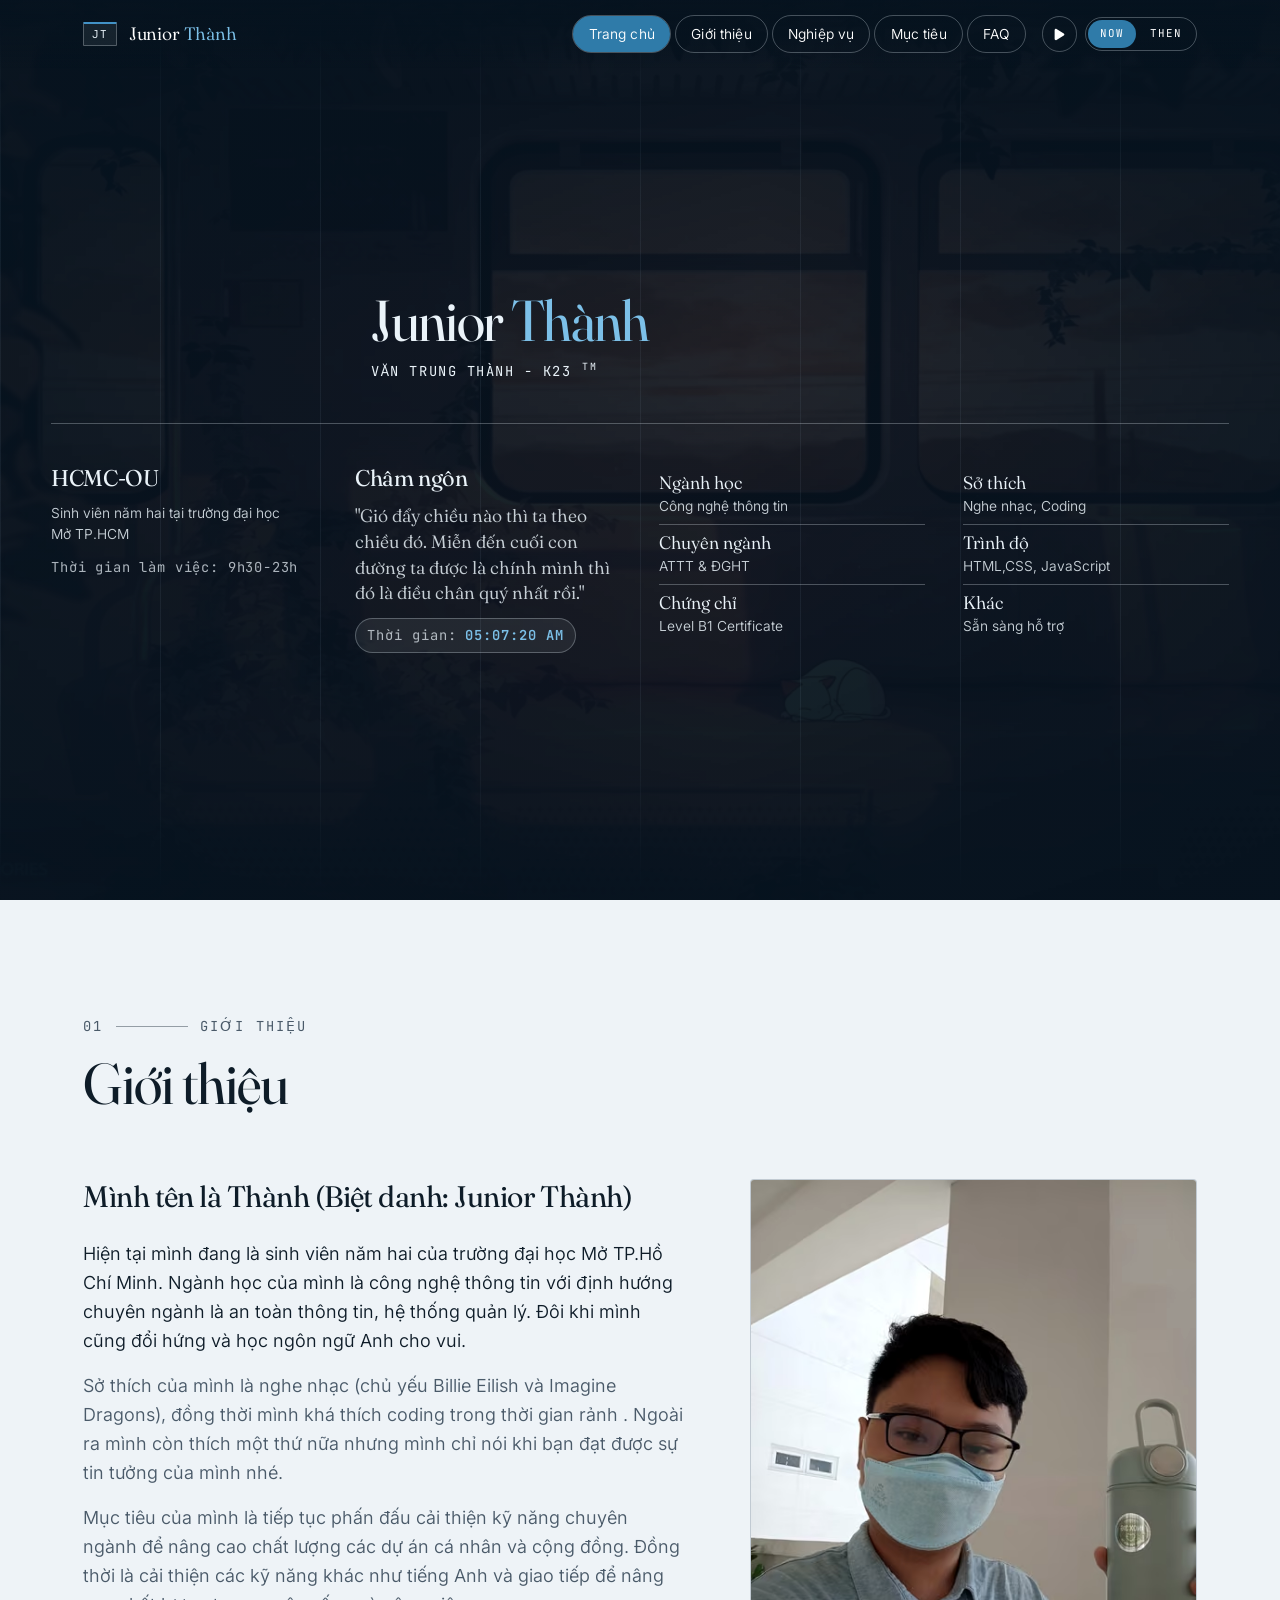
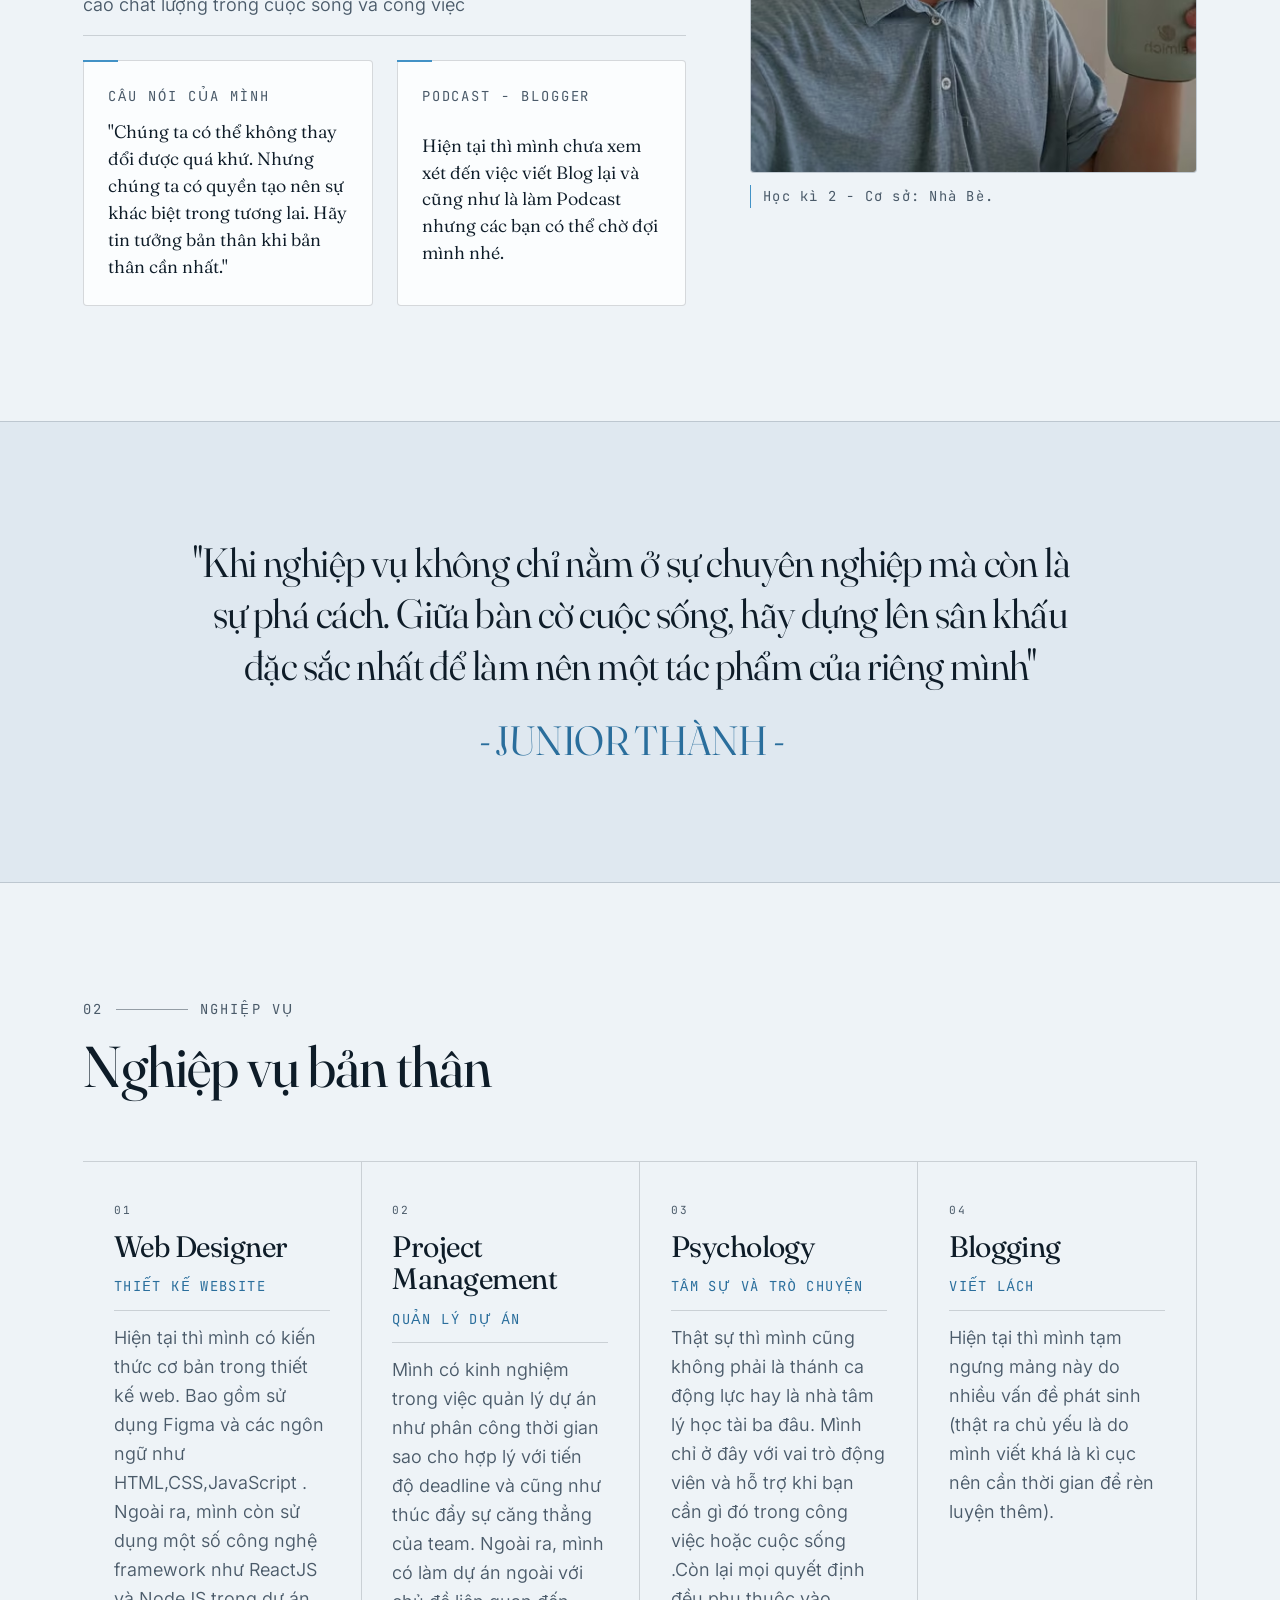
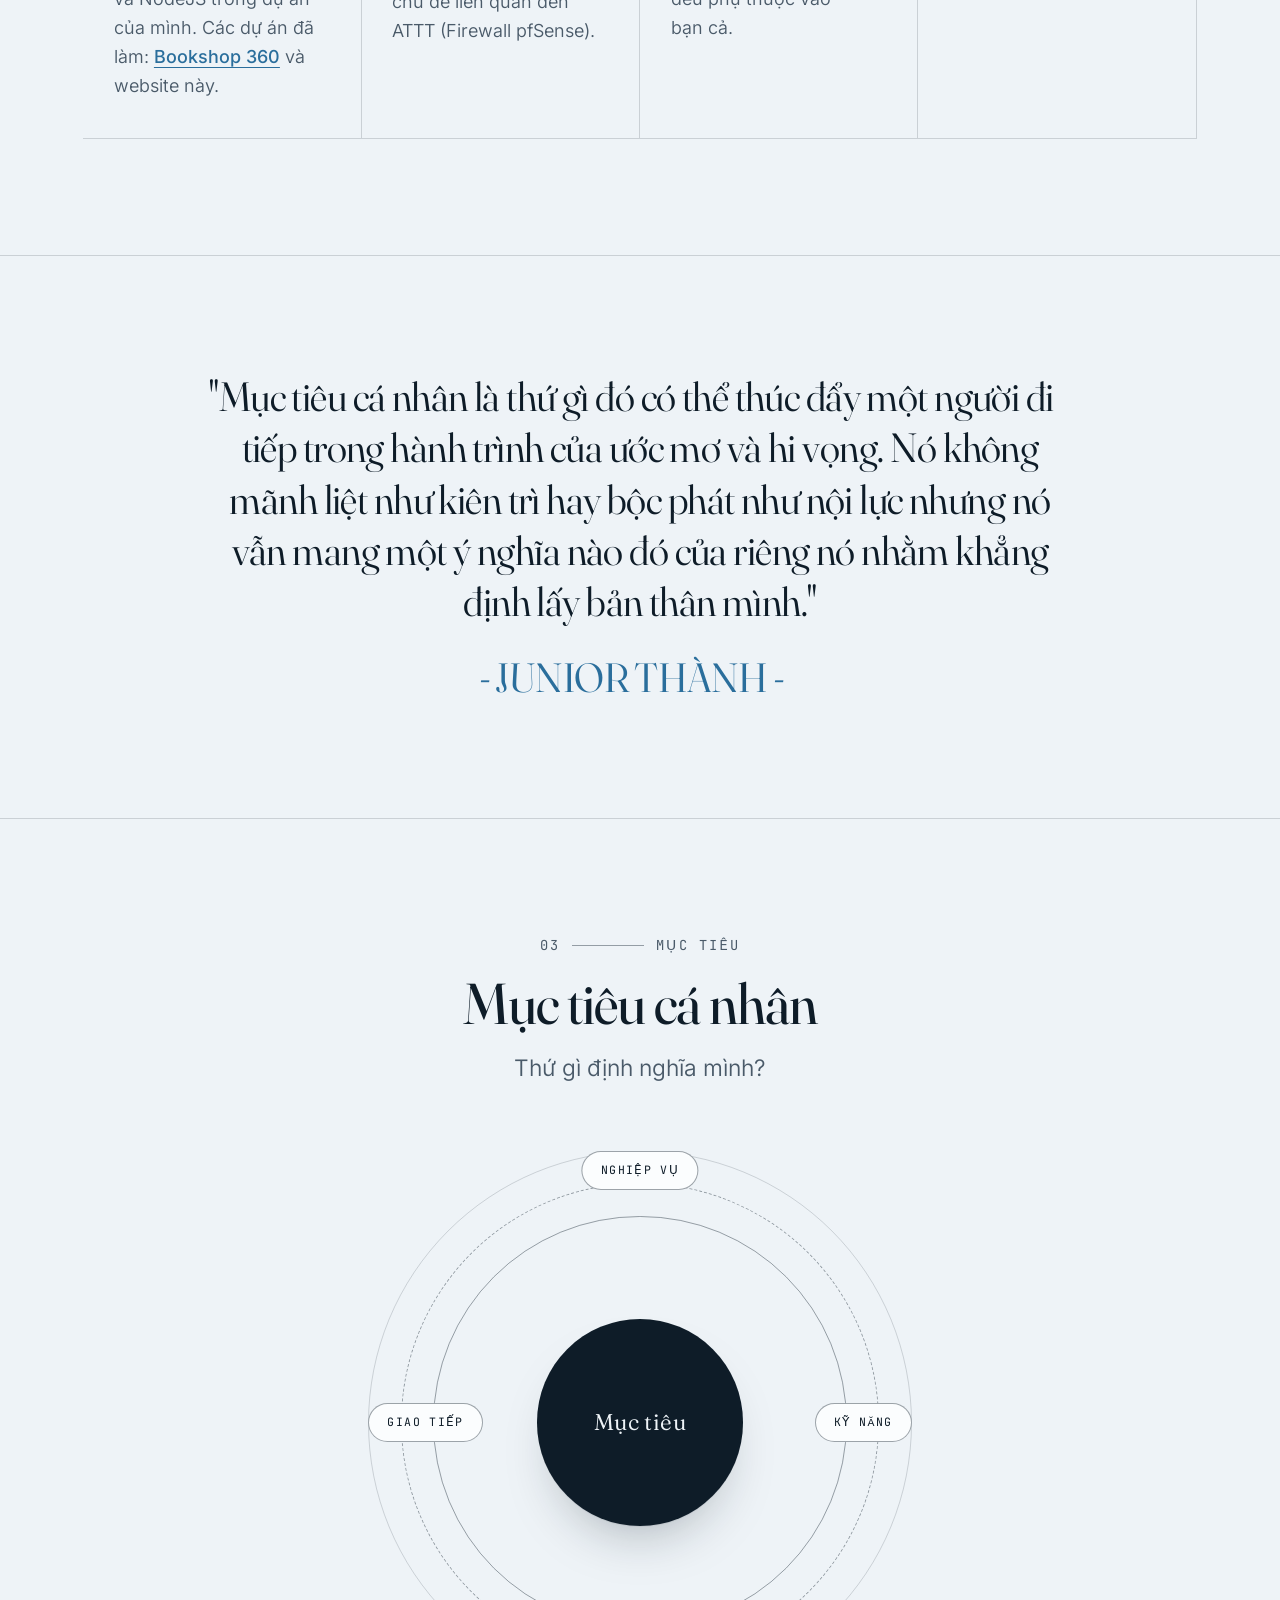
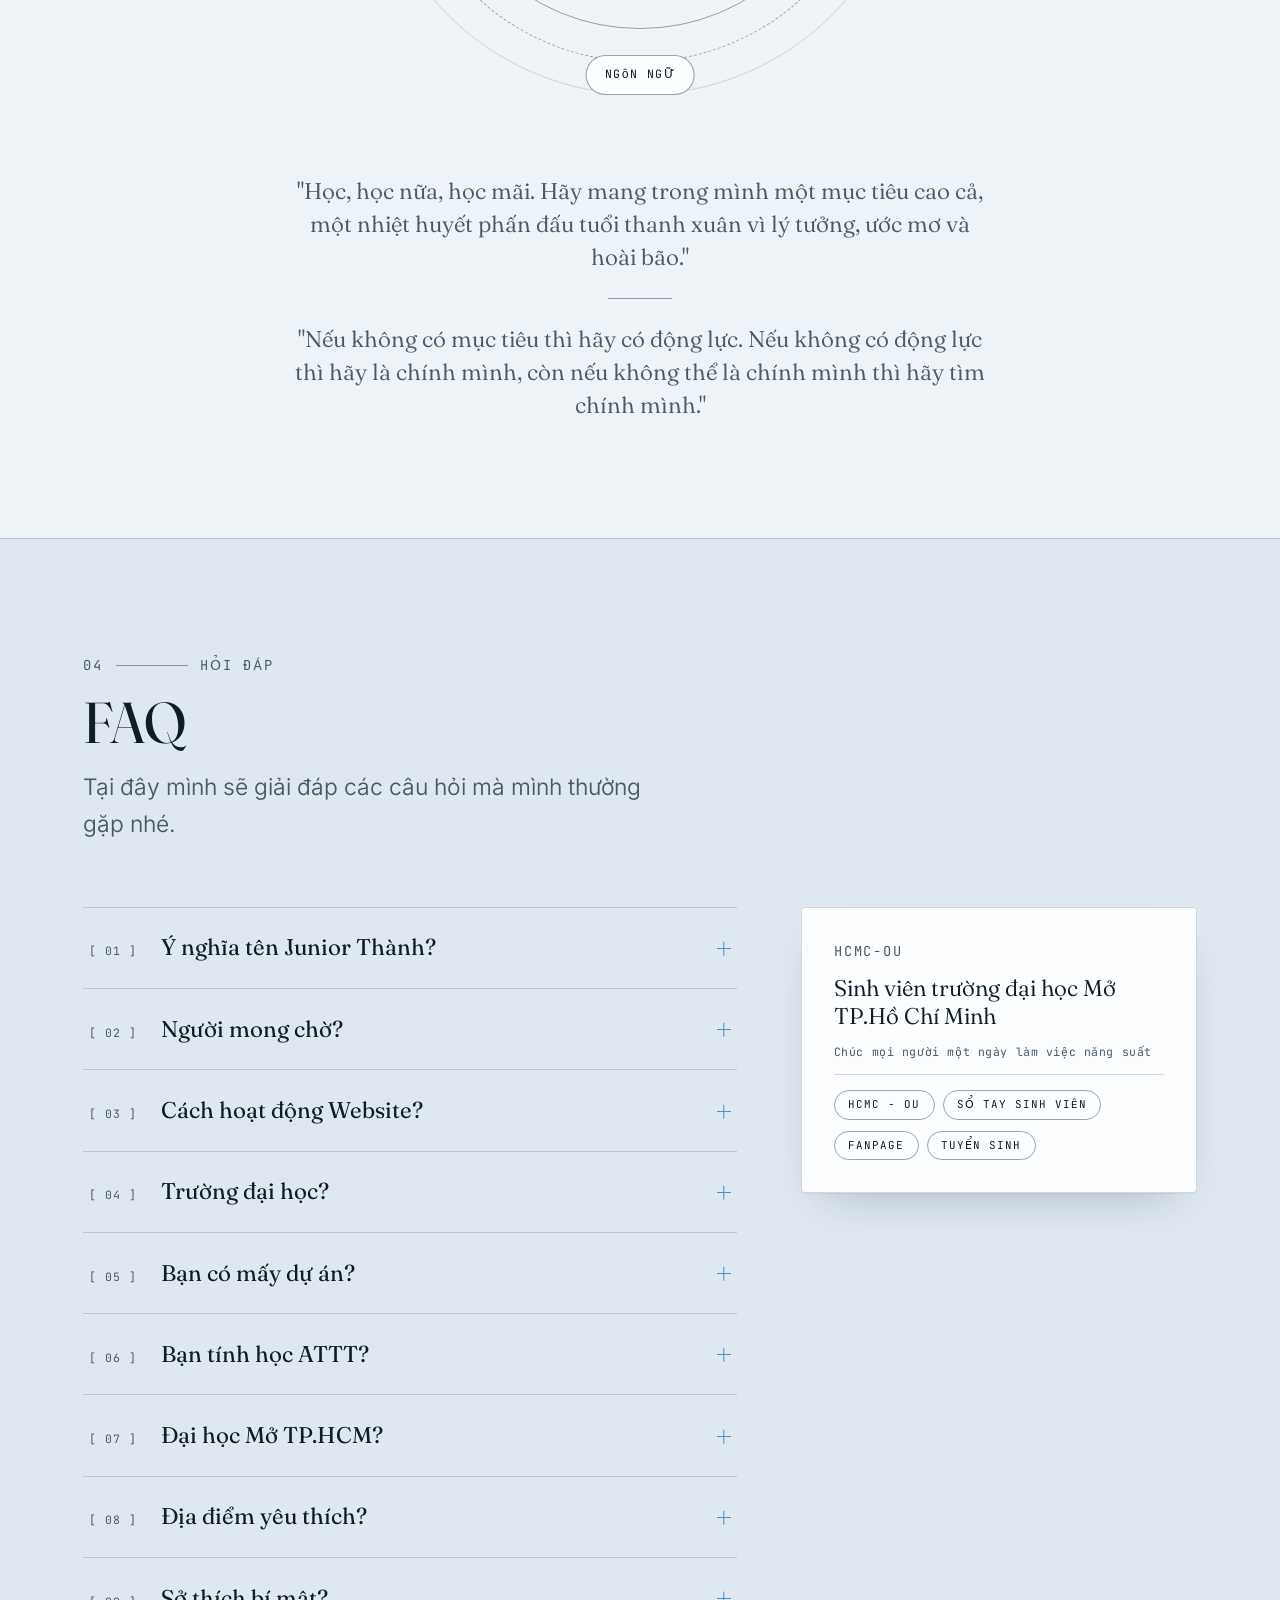
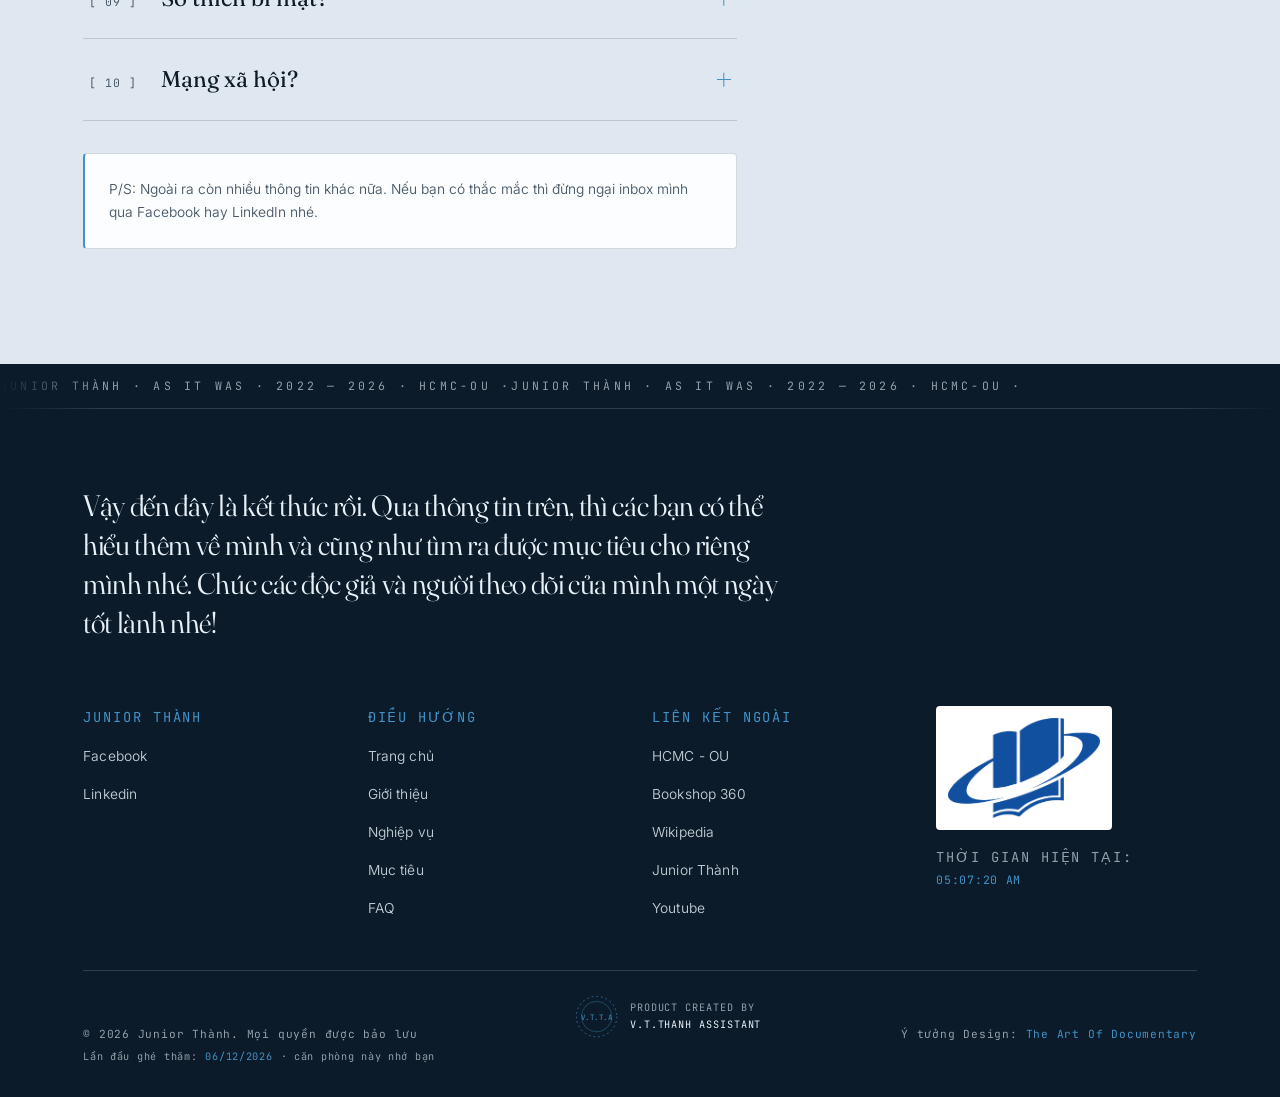
==== commit eb79ee63: "Let each room be a link you can send to someone A room is now an address: ?room=then opens the past," ====
--- a/index.html
+++ b/index.html
@@ -85,6 +85,9 @@
       <p class="liner__artist" id="liner-artist">Billie Eilish</p>
       <p class="liner__eq" aria-hidden="true"><i></i><i></i><i></i><i></i><i></i></p>
       <p class="liner__credit">Product created by <span>V.T.Thanh Assistant.</span></p>
+      <button class="liner__share" type="button" id="liner-share">
+        <span id="liner-share-text">Sao chép liên kết phòng này</span>
+      </button>
     </section>
   </div>
 
--- a/assets/css/style.css
+++ b/assets/css/style.css
@@ -1219,6 +1219,15 @@
     color: var(--ink-soft);
   }
   .liner__credit span { color: var(--ink); }
+  .liner__share {
+    margin-block-start: var(--sp-2); padding: 0;
+    border: 0; background: none; cursor: pointer; text-align: start;
+    font-family: var(--font-mono); font-size: 0.6rem; letter-spacing: 0.06em;
+    color: var(--accent-text);
+    text-decoration: underline; text-underline-offset: 3px;
+    text-decoration-thickness: 1px;
+  }
+  .liner__share:hover { color: var(--ink); }
 
   .signature { display: flex; align-items: center; gap: var(--sp-3); }
   .signature__seal { flex: none; width: 2.7rem; height: 2.7rem; color: var(--accent); }
